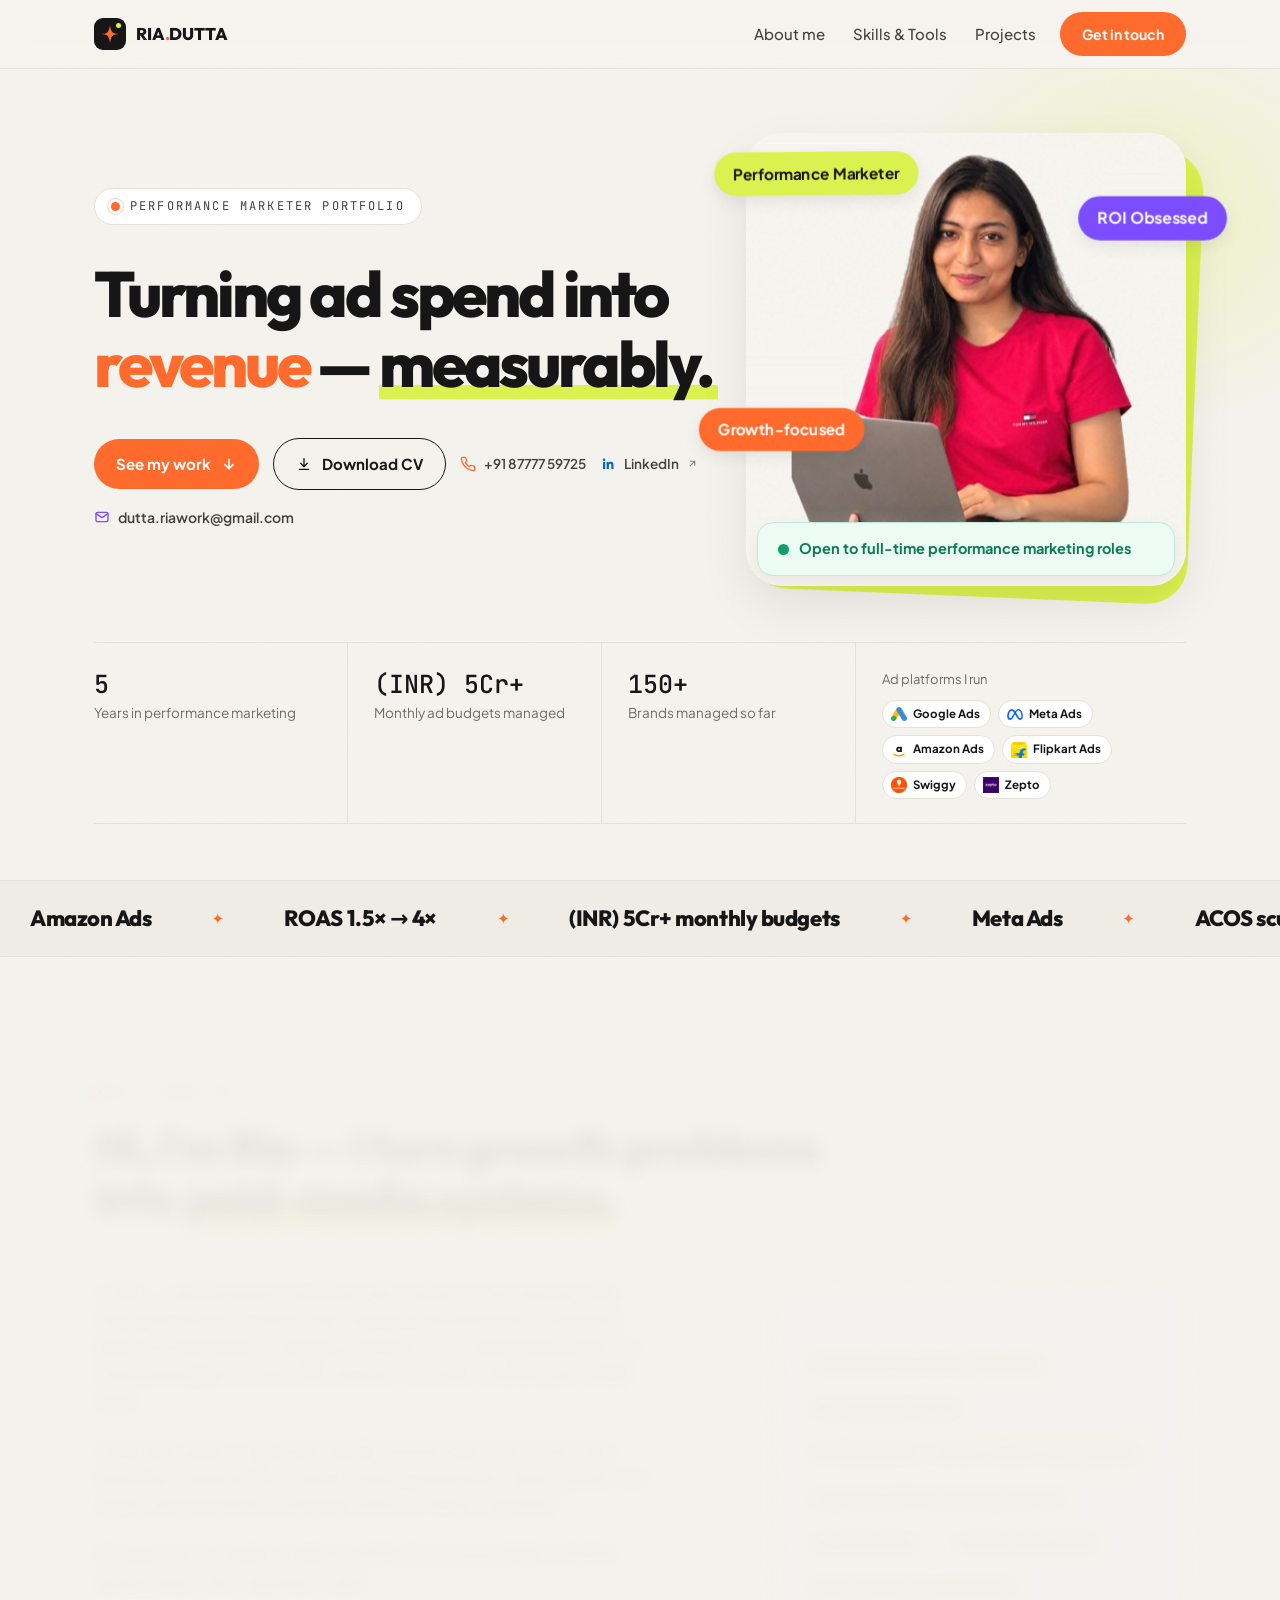
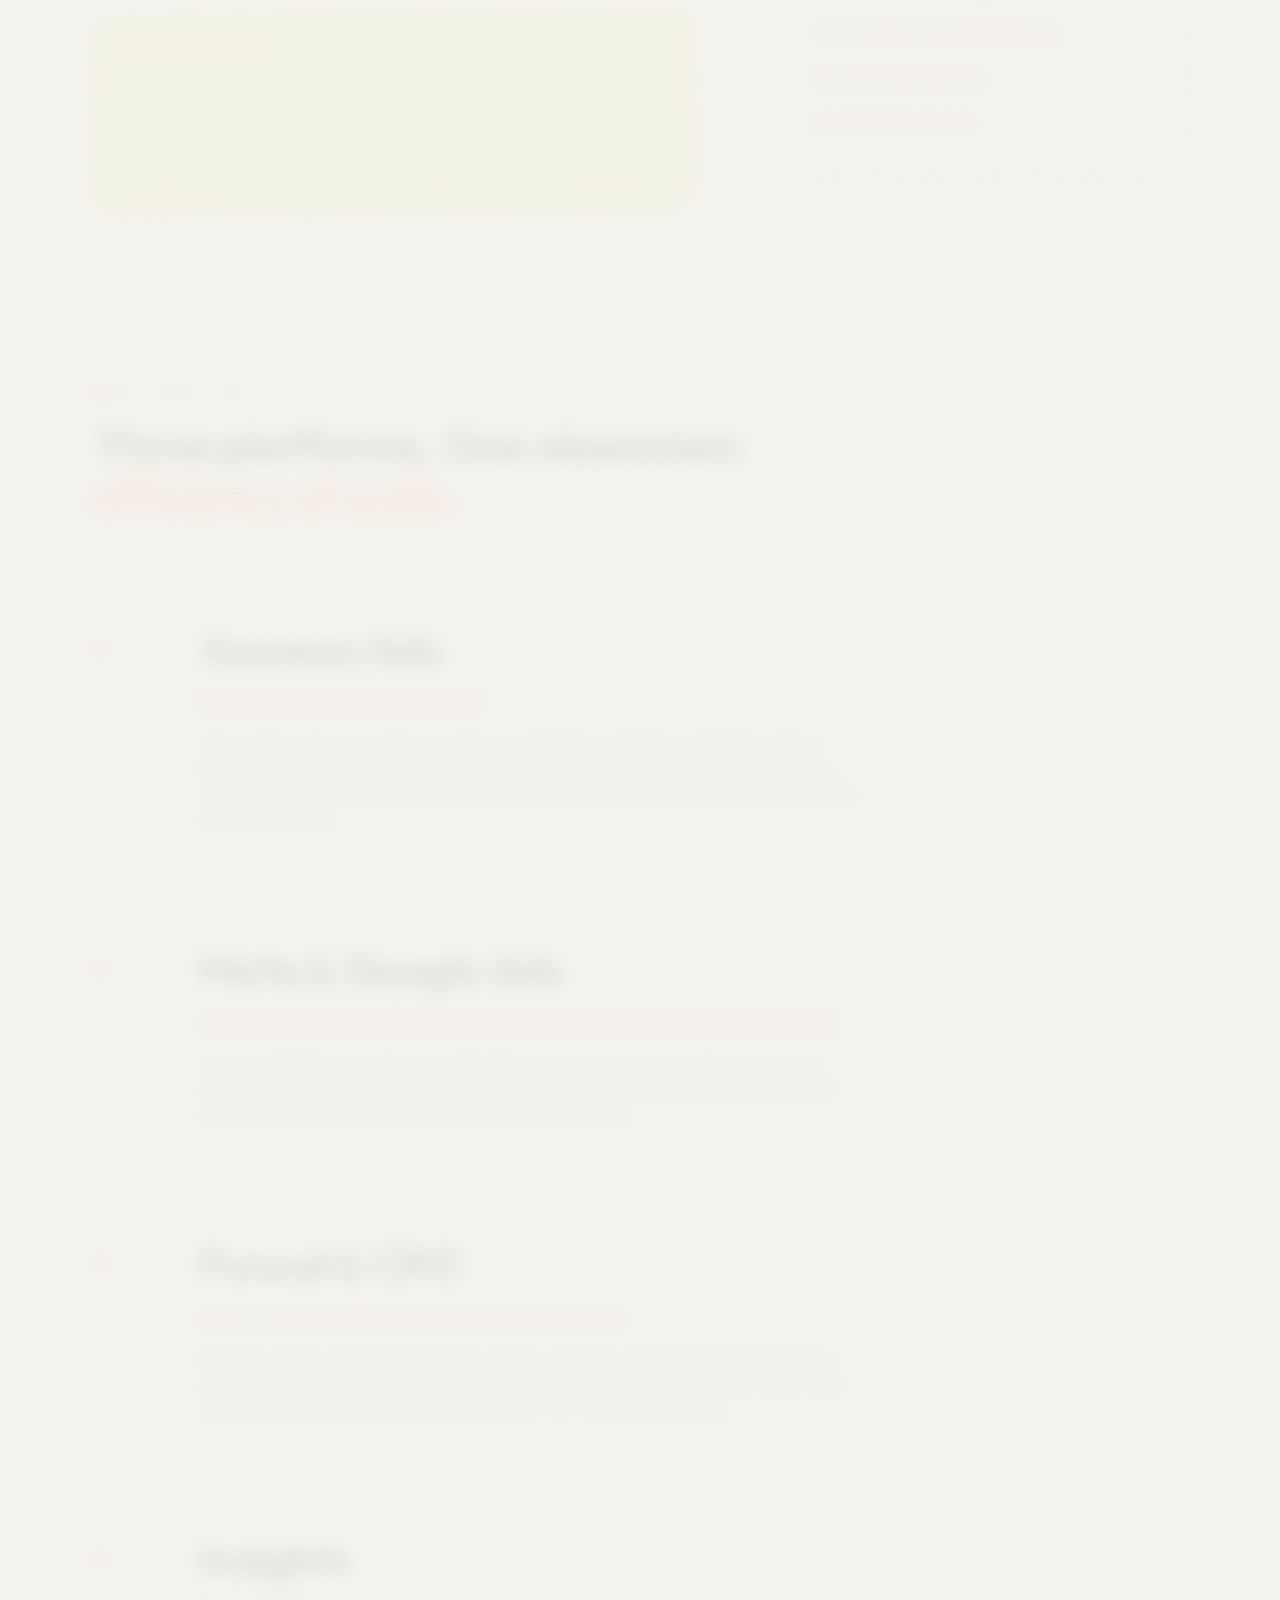
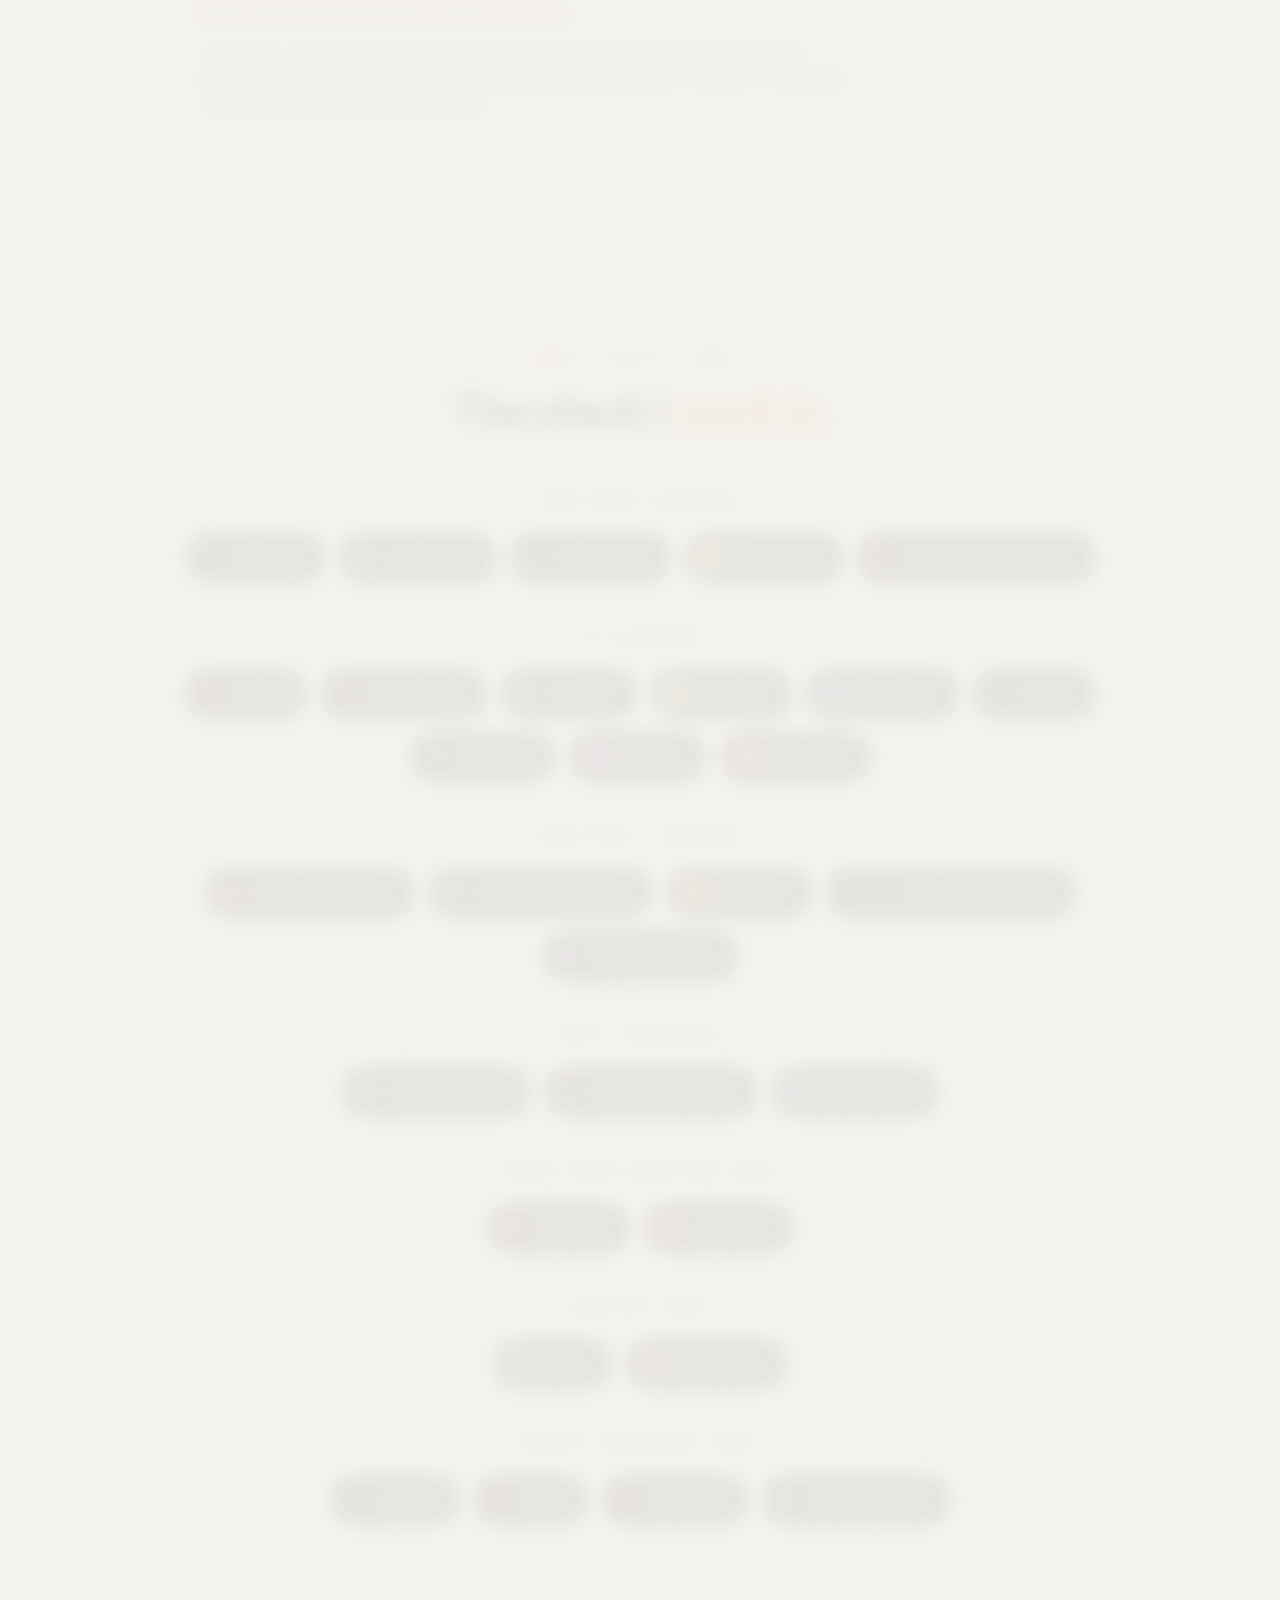
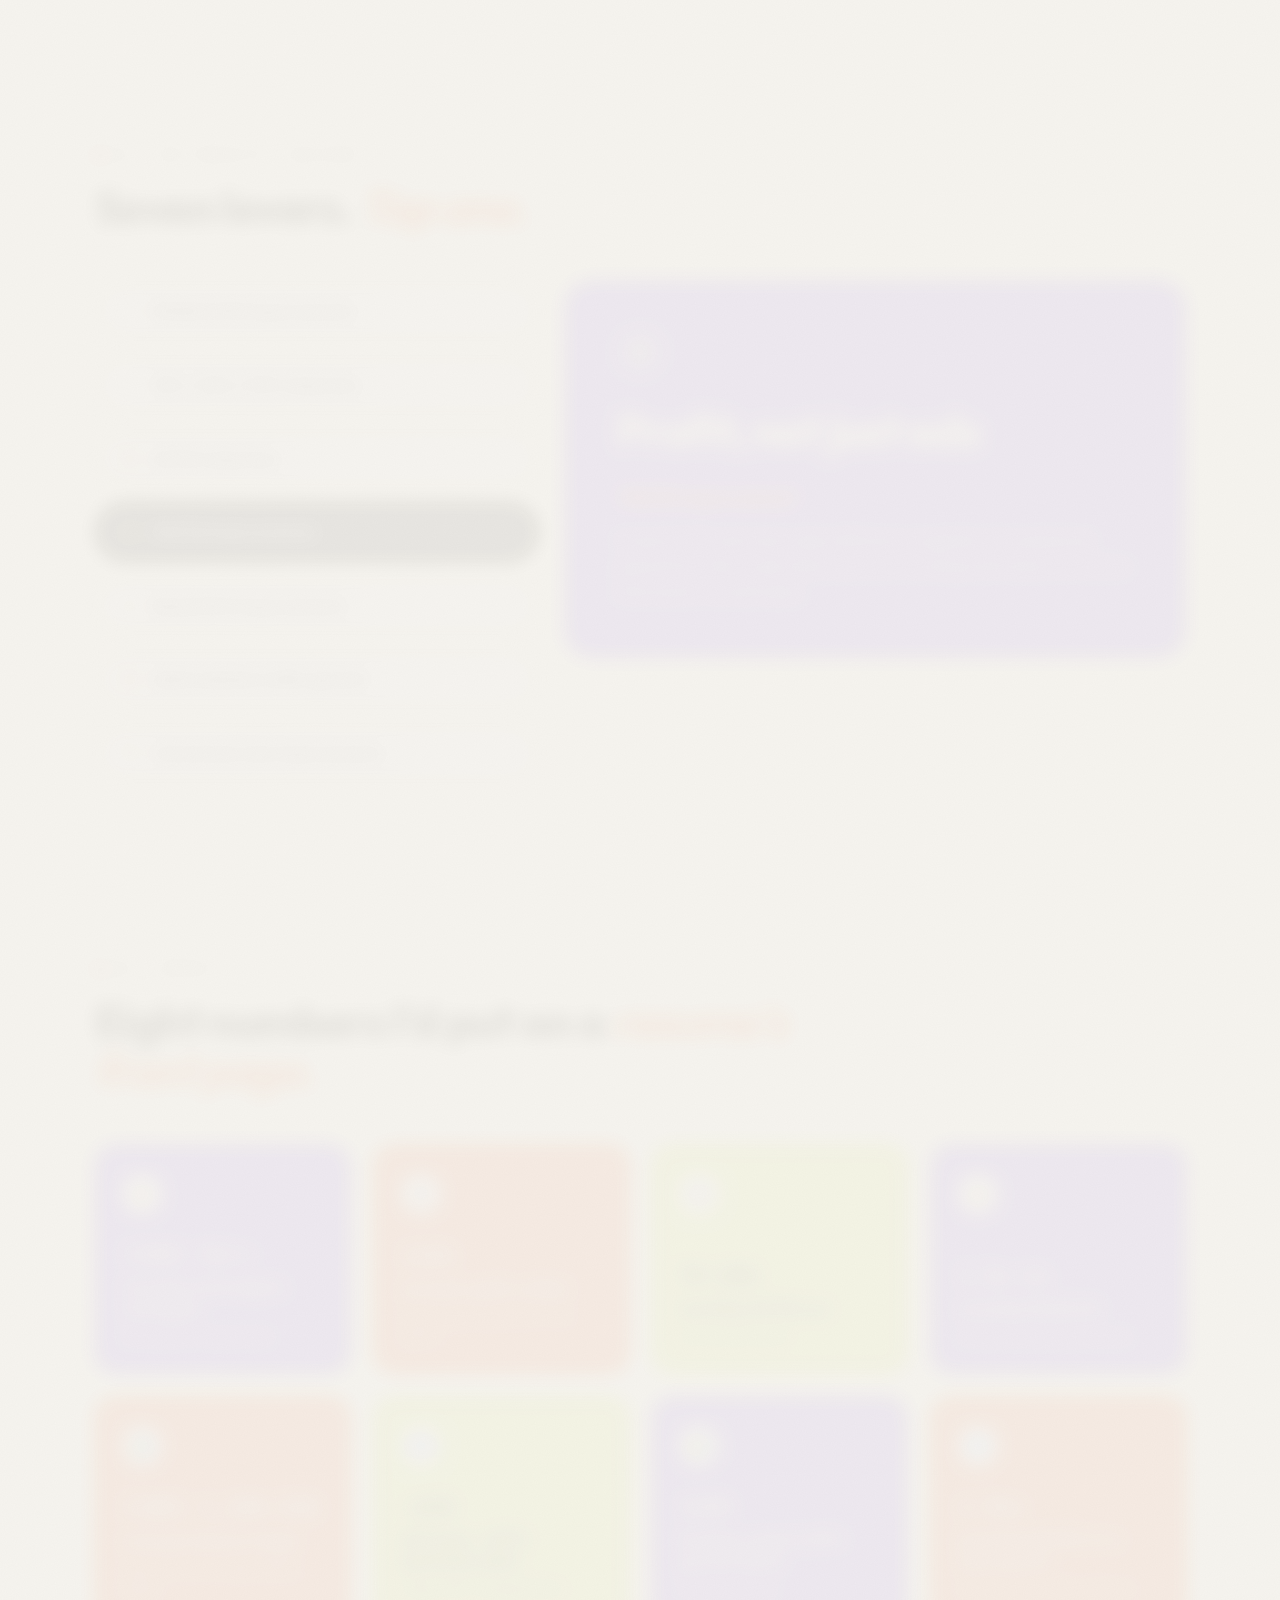
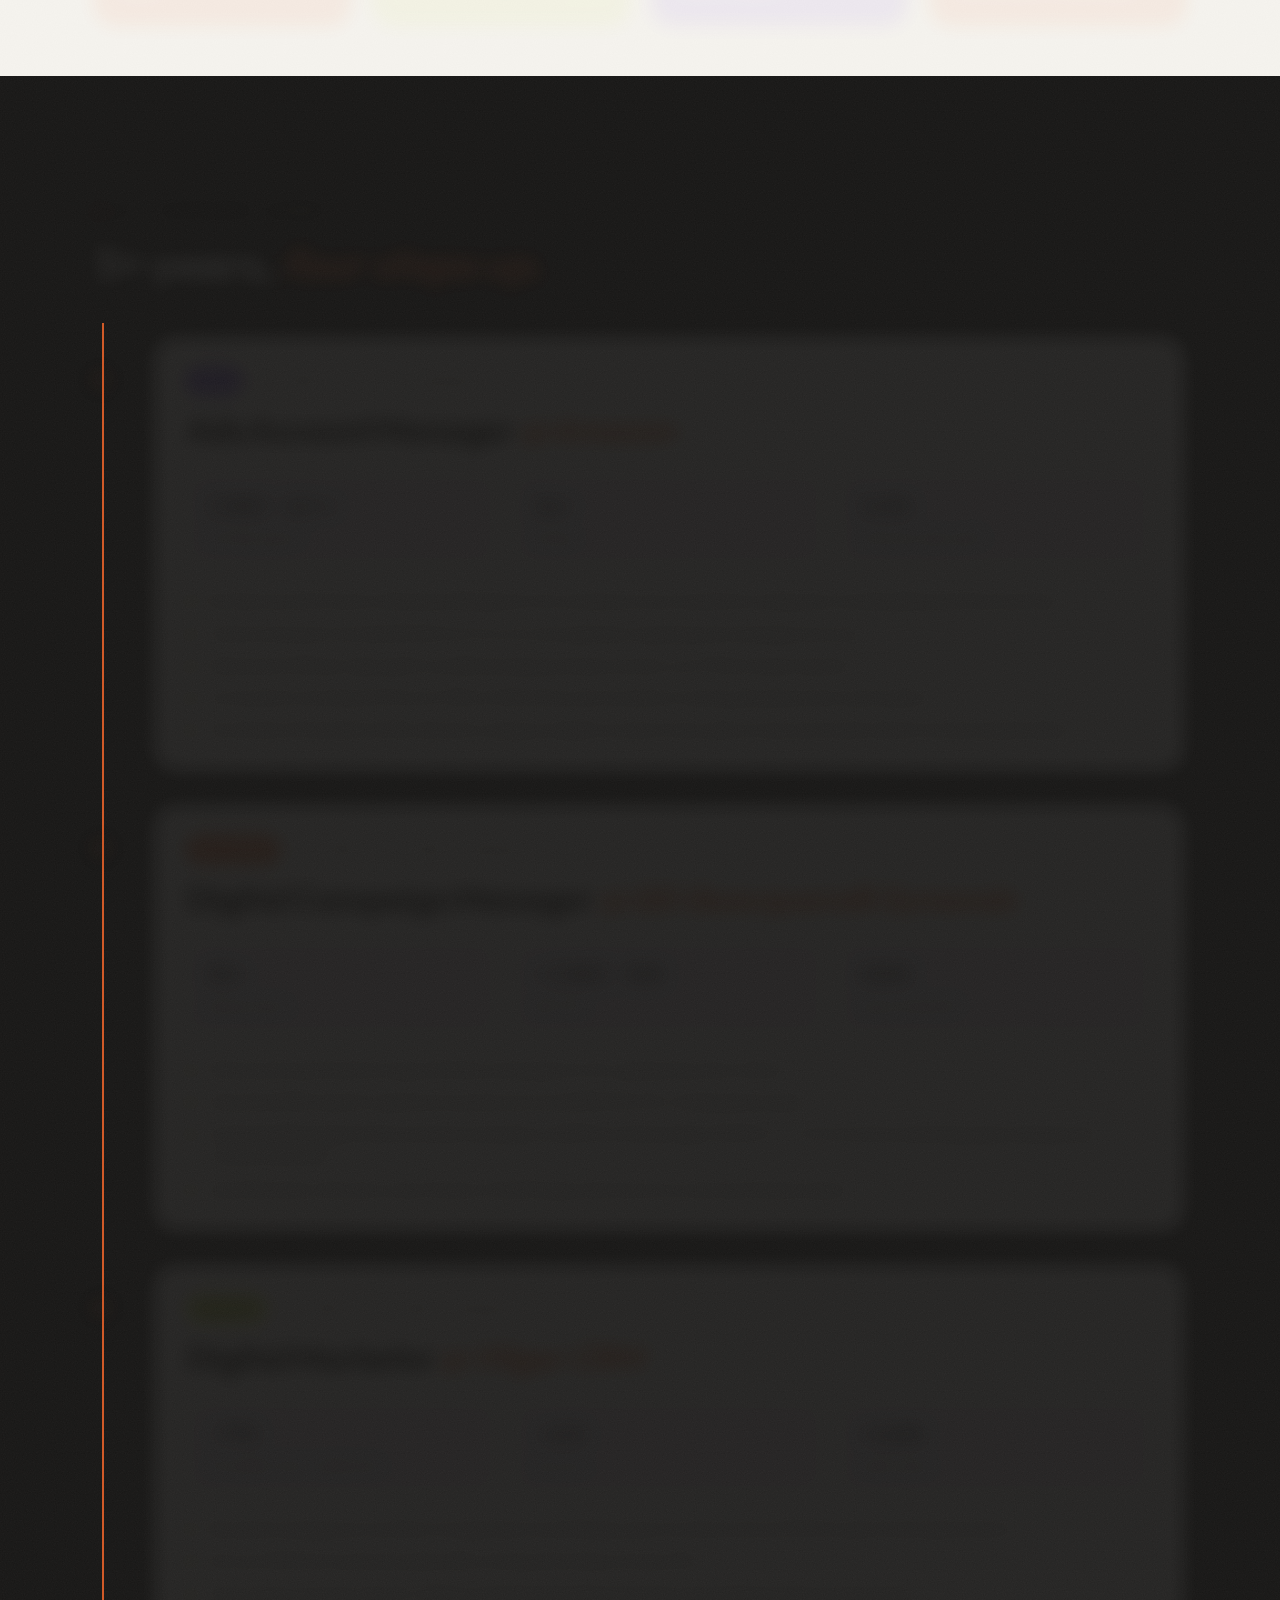
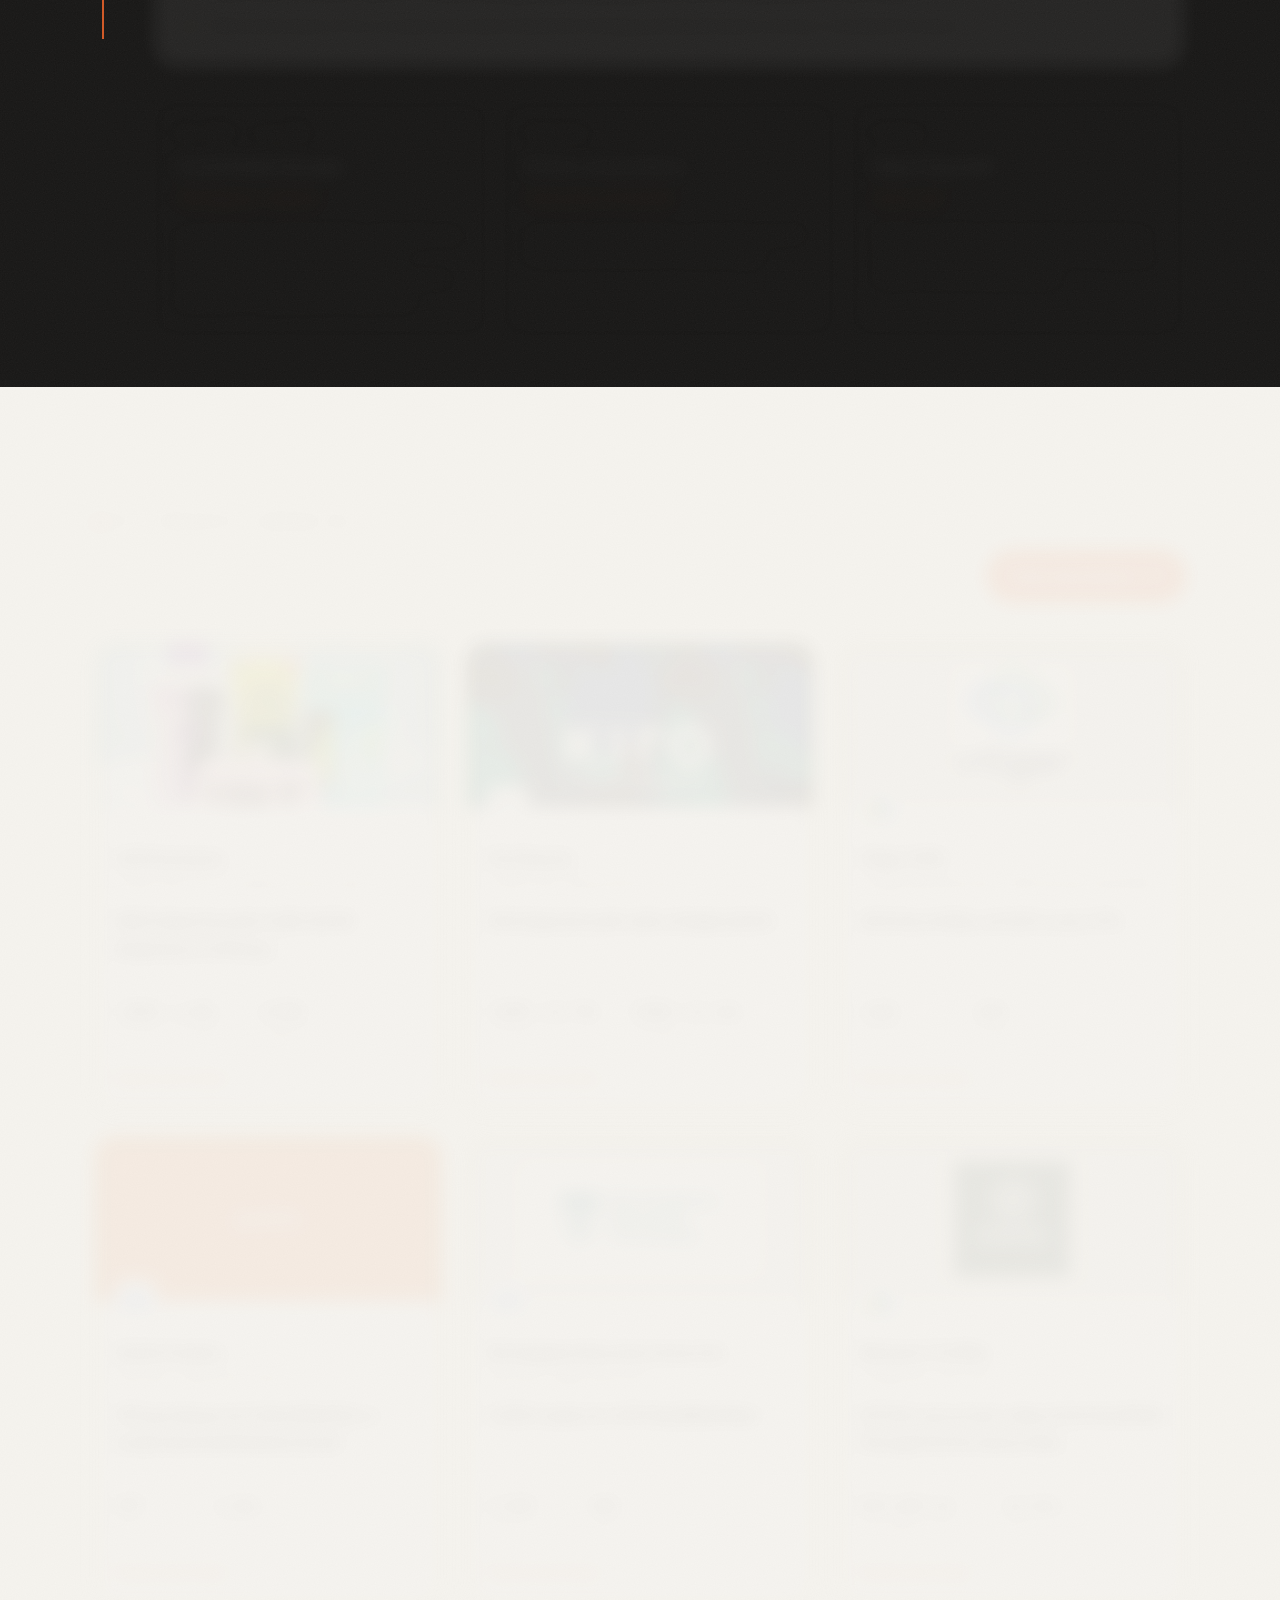
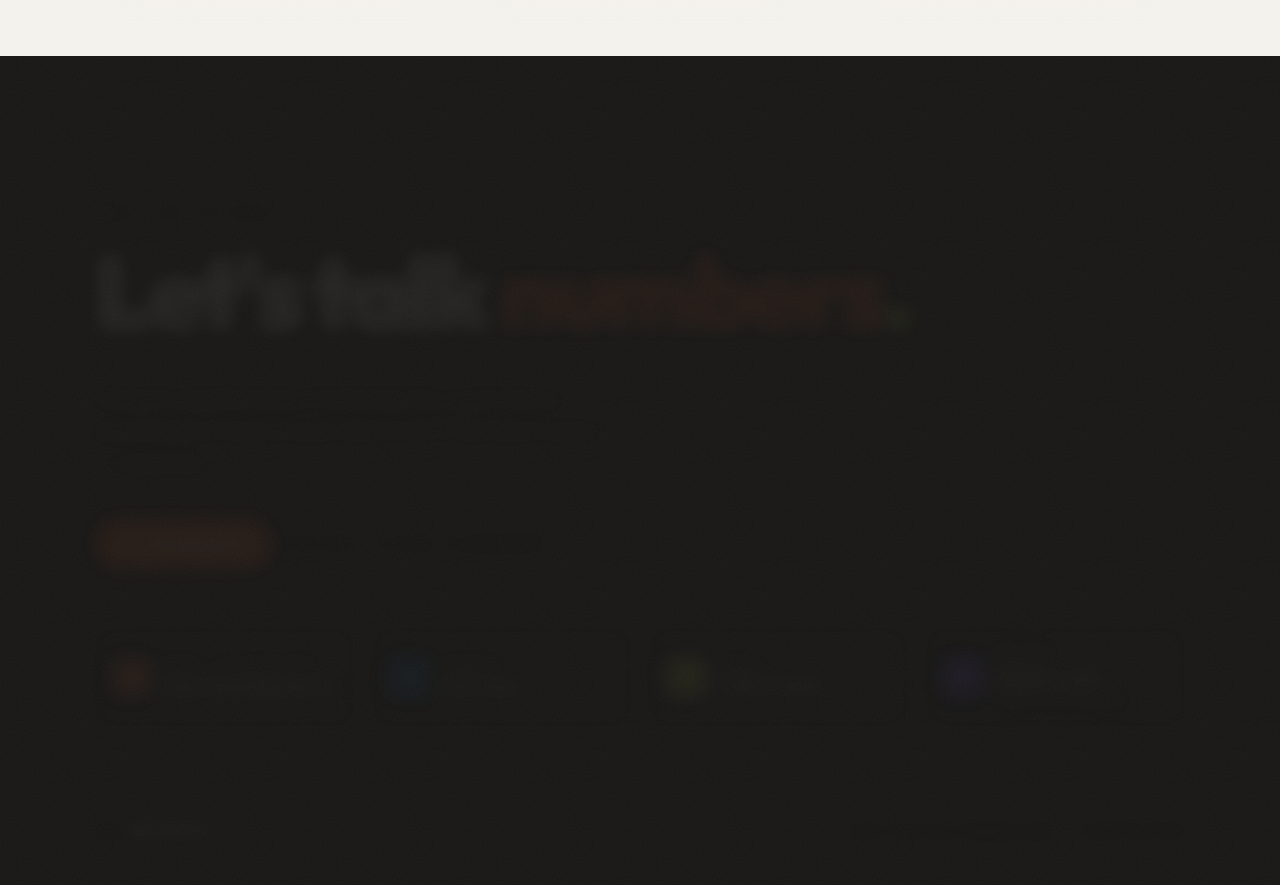
==== index.html @ 3f22adaa "Add files via upload" ====
<!DOCTYPE html>
<html lang="en">
<head>
<meta charset="utf-8">
<meta name="viewport" content="width=device-width,initial-scale=1">
<title>Ria Dutta | Performance Marketing Specialist</title>
<meta name="description" content="Ria Dutta is a performance marketer with 5 years across Amazon Ads, Google Ads and Meta Ads. Open to full-time performance marketing roles.">
<link rel="icon" href="assets/img/favicon.svg" type="image/svg+xml">
<link rel="stylesheet" href="css/style.css">
</head>
<body id="top">

<header class="nav"><div class="wrap">
  <a class="logo" href="#top"><span class="mark"><span id="mk"></span><i></i></span><span>RIA<span class="dot">.</span>DUTTA</span></a>
  <div class="nav-r">
    <ul>
      <li><a href="#about">About me</a></li><li><a href="#skills">Skills &amp; Tools</a></li><li><a href="projects.html">Projects</a></li>
    </ul>
    <a class="btn btn-o" href="#contact">Get in touch</a>
  </div>
</div></header>

<main>
<!-- HERO -->
<div class="hero"><div class="wrap">
  <div class="hero-grid">
    <div>
      <span class="chip-label">Performance Marketer Portfolio</span>
      <h1>Turning ad spend into <span class="o">revenue</span> &mdash; <span class="u">measurably.</span></h1>
      <div class="hero-cta">
        <a class="btn btn-o" href="#work">See my work <svg viewBox="0 0 24 24" fill="none" stroke="currentColor" stroke-width="2.4" stroke-linecap="round" stroke-linejoin="round"><path d="M12 5v14M6 13l6 6 6-6"/></svg></a>
        <a class="btn btn-line" href="assets/Ria_Dutta_CV.pdf" download="Ria_Dutta_CV.pdf"><svg viewBox="0 0 24 24" fill="none" stroke="currentColor" stroke-width="2" stroke-linecap="round" stroke-linejoin="round"><path d="M12 4v11M7 11l5 5 5-5M5 20h14"/></svg>Download CV</a>
        <a class="mini" href="tel:+918777759725"><svg viewBox="0 0 24 24" fill="none" stroke="#FF6B2C" stroke-width="2" stroke-linecap="round" stroke-linejoin="round"><path d="M22 16.9v3a2 2 0 01-2.200 2 19.800 19.800 0 01-8.600-3.100 19.500 19.500 0 01-6-6A19.800 19.800 0 012.100 4.200 2 2 0 014.100 2h3a2 2 0 012 1.700c.1 1 .4 1.900.7 2.800a2 2 0 01-.5 2.100L8.100 9.900a16 16 0 006 6l1.300-1.300a2 2 0 012.100-.4c.9.300 1.800.600 2.800.700a2 2 0 011.700 2z"/></svg>+91 87777 59725</a>
        <a class="mini" href="https://www.linkedin.com/in/ria-dutta/" target="_blank" rel="noopener"><svg viewBox="0 0 24 24"><rect x="2" y="2" width="20" height="20" rx="3" fill="none"/><path fill="#0A66C2" d="M4.500 9h3.300v10.500H4.500zM6.100 3.800a1.900 1.900 0 110 3.800 1.900 1.900 0 010-3.800zM9.800 9H13v1.500c.5-.9 1.600-1.700 3.300-1.700 3.400 0 4 2.200 4 5.100v5.600H17v-5c0-1.200 0-2.700-1.700-2.700s-1.900 1.300-1.900 2.600v5.100H10z"/></svg>LinkedIn <svg class="ext" viewBox="0 0 24 24" fill="none" stroke="currentColor" stroke-width="2.400" stroke-linecap="round" stroke-linejoin="round"><path d="M7 17L17 7M8 7h9v9"/></svg></a>
      </div>
      <a class="hero-mail" href="mailto:dutta.riawork@gmail.com"><svg viewBox="0 0 24 24" fill="none" stroke="currentColor" stroke-width="2" stroke-linecap="round" stroke-linejoin="round"><rect x="3" y="5" width="18" height="14" rx="2"/><path d="M3 7l9 6 9-6"/></svg>dutta.riawork@gmail.com</a>
    </div>
    <div class="photo-wrap">
      <div class="frame"></div>
      <div class="photo"><img src="assets/img/ria.jpg" alt="Ria Dutta with her laptop"><div class="status">Open to full-time performance marketing roles</div></div>
      <span class="tag t1">Performance Marketer</span>
      <span class="tag t2">ROI Obsessed</span>
      <span class="tag t3">Growth-focused</span>
    </div>
  </div>

  <div class="stats">
    <div class="stat"><b>5</b><span>Years in performance marketing</span></div>
    <div class="stat"><b>(INR) 5Cr+</b><span>Monthly ad budgets managed</span></div>
    <div class="stat"><b>150+</b><span>Brands managed so far</span></div>
    <div class="stat"><div class="plat-h">Ad platforms I run</div><div class="plat" id="platforms"></div></div>
  </div>
</div>
<div class="ticker" aria-hidden="true"><div class="ticker-track" id="ticker"></div></div>
</div>

<!-- 01 ABOUT -->
<section id="about"><div class="wrap">
  <div class="eyebrow">01 &mdash; About me</div>
  <h2 class="about-h">Hi, I'm Ria &mdash; I turn growth problems into <span class="hl">paid-media systems.</span></h2>
  <div class="about-grid">
    <div class="about-copy">
      <p>I'm Ria &mdash; a performance marketer with 5 years across Amazon Ads, Google Ads and Meta Ads, plus marketplace and quick-commerce platforms like Flipkart, Swiggy and Myntra. I've managed (INR) 5Cr+ in monthly budgets across 150+ brands, from D2C challengers to B2B SaaS.</p>
      <p>Three-plus years in agencies taught me the other half of the craft &mdash; branding, social media, content strategy and client management. So I read a campaign like a strategist and run it like an operator.</p>
      <p>My approach is simple: understand the business problem, find the growth lever, test, optimise, scale.</p>
      <div class="headed"><h4>Where I'm headed</h4><p>I'm looking for Performance Marketing, Growth Marketing, Paid Acquisition, Ecommerce, Marketplace, Quick Commerce, D2C and B2B SaaS roles &mdash; where marketing is measured by business outcomes, not just clicks and impressions.</p></div>
    </div>
    <aside class="card spec"><h4>What I specialise in</h4><div>
      <span>Paid Media &amp; Performance Marketing</span><span>Google Ads &amp; Meta Ads</span><span>Marketplace Ads &mdash; Amazon, Flipkart, Swiggy, Myntra</span><span>Ecommerce &amp; Quick Commerce Growth</span><span>Lead Generation</span><span>SaaS / B2B Acquisition</span><span>ROAS, ACOS &amp; CPL Optimization</span><span>Full-Funnel Strategy, CRO &amp; A/B Testing</span><span>Budget Allocation &amp; Scaling</span><span>Social Media Management</span>
    </div></aside>
  </div>
</div></section>

<!-- 02 WHAT I DO -->
<section id="what"><div class="wrap">
  <div class="eyebrow">02 &mdash; What I do</div>
  <h2 class="sec wid-h">Three platforms. One obsession:<br><span class="it" style="font-style:normal">efficiency at scale.</span></h2>
  <div class="row"><div class="n">01</div><div><h3>Amazon Ads</h3><div class="sub">D2C/Ecommerce Brands growth</div><p>This is where I spend my days. I run Sponsored Products, Brands and Display for 26+ brands, from launch-stage keyword harvesting to event-scale spend. I start by fixing wasted spend, then scale what is proven, and I read every account through ACOS, ROAS and share of voice.</p></div></div>
  <div class="row"><div class="n">02</div><div><h3>Meta &amp; Google Ads</h3><div class="sub">Lead Generation for B2B; Conversion Ads for B2C; Awareness Campaigns</div><p>I have built B2B lead engines for SaaS, B2C enquiry flows for universities and resorts, and purchase campaigns for new D2C brands. I match the campaign to the goal, then judge it on lead quality and revenue, not just cost per lead.</p></div></div>
  <div class="row"><div class="n">03</div><div><h3>Funnel &amp; CRO</h3><div class="sub">Landing pages, A/B tests and intent-led journeys</div><p>Ads only work as well as the page they land on. At Vtiger and QS I redesigned landing page flows, tested creatives and CTAs, and refined audience intent layers, which lifted conversion 15-25% and moved ROAS from 0.7 to 1.3 on one campaign.</p></div></div>
  <div class="row"><div class="n">04</div><div><h3>Insights</h3><div class="sub">Reporting that tells people what to do next</div><p>I turn GA4, Looker Studio, HubSpot and Amazon Pi data into plain-English reviews. Stakeholders get what moved, why it moved and the next action, whether it is a weekly client call or a brand review at Amazon.</p></div></div>
</div></section>

<!-- 03 SKILLS -->
<section id="skills" class="skills"><div class="wrap">
  <div class="eyebrow">03 &mdash; Skills &amp; Tools</div>
  <h2 class="sec">The stack I <span class="it">work in.</span></h2>
  <div id="toolgroups"></div>
</div></section>

<!-- 04 RESULTS -->
<section id="results"><div class="wrap">
  <div class="eyebrow">04 &mdash; Key results I deliver</div>
  <h2 class="sec">Seven levers. <span class="it">Tap one.</span></h2>
  <div class="lev">
    <div class="lev-list" id="levlist" role="tablist"></div>
    <div class="lev-panel" id="levpanel" aria-live="polite"></div>
  </div>
</div></section>

<!-- 05 IMPACT -->
<section id="impact"><div class="wrap">
  <div class="eyebrow">05 &mdash; Impact</div>
  <h2 class="sec" style="max-width:760px">Eight numbers I'd put on a <span class="it">resume's front page.</span></h2>
  <div class="imp" id="imp"></div>
</div></section>

<!-- 06 JOURNEY -->
<section id="journey" class="dark"><div class="wrap">
  <div class="eyebrow">06 &mdash; Experience journey</div>
  <h2 class="sec">5+ years, <span class="it">four steps up.</span></h2>
  <div class="tl">
    <article class="job"><div class="top"><span class="pill pu">Now</span><span class="when">Sep 2025 &ndash; Present &middot; Bangalore</span></div>
      <h3>Ads Account Manager <i>@ Amazon</i></h3>
      <div class="mini3"><div><b>(INR) 4Cr+</b><span>monthly spend</span></div><div><b>26+</b><span>brands</span></div><div><b>115%</b><span>event ad-sales uplift</span></div></div>
      <ul><li>Run Sponsored Products, Brands and Display for 26+ brands across competitive categories, including Beauty &amp; Personal Care.</li><li>Lifted one brand's monthly ROAS from 1.5&times; to 4&times; through bids, targeting and campaign structure.</li><li>Delivered a 115% ad-sales uplift over BAU during key Amazon events, on a 77% increase in spend.</li><li>Cut a brand's monthly ACOS from 70% to 20% with proactive defect tracking and placement optimisation.</li><li>Turn Amazon Pi and Ads CoPilot data into category insights on search rank, glance views and market share for brand stakeholders.</li></ul></article>
    <article class="job"><div class="top"><span class="pill or">Education</span><span class="when">Jan 2025 &ndash; Jul 2025 &middot; Bangalore</span></div>
      <h3>Digital Campaign Manager <i>@ QS Quacquarelli Symonds</i></h3>
      <div class="mini3"><div><b>20+</b><span>global clients</span></div><div><b>~(INR) 200</b><span>B2C CPL</span></div><div><b>200%</b><span>avg monthly ROI</span></div></div>
      <ul><li>Planned and optimised Google and Meta campaigns for 20+ global education clients.</li><li>Generated B2C leads for global universities at around (INR) 200 CPL, holding lead quality.</li><li>Scaled the Birmingham Newman lead campaign on a $10K monthly budget: ROAS 0.7 &rarr; 1.3 in 4 months via landing page redesign and creative A/B tests.</li><li>Used Meta Ads, GA4 and Looker Studio to find KPI gaps and write structured optimisation plans.</li></ul></article>
    <article class="job"><div class="top"><span class="pill li">SaaS B2B</span><span class="when">Feb 2023 &ndash; Jan 2025 &middot; Bangalore</span></div>
      <h3>Digital Marketer <i>@ Vtiger CRM</i></h3>
      <div class="mini3"><div><b>-79%</b><span>CPL ((INR) 1,200 &rarr; (INR) 250)</span></div><div><b>-61%</b><span>ad costs</span></div><div><b>+160%</b><span>traffic QoQ</span></div></div>
      <ul><li>Ran paid campaigns across Meta, Google Search and Display; grew monthly revenue 20% through funnel segmentation.</li><li>Drove a 30% rise in quarterly sales while cutting advertising costs by 61%.</li><li>Improved conversion rates 15-25% by redesigning landing page flows and refining audience intent layers.</li><li>Mentored a team of four on execution and worked with strategy and brand teams on lower-funnel performance.</li></ul></article>
    <div class="more">
      <div><small>Mar 2022 &ndash; Jan 2023</small><h5>Social Media Manager</h5><em>361 Degrees &middot; Kolkata</em><p>Launched and optimised 50+ campaigns (up to (INR) 1L/month) and wrote 40+ ad strategies for pitches across fashion, food, education, hospitality and healthcare.</p></div>
      <div><small>Education</small><h5>B.Com, Accountancy</h5><em>University of Calcutta</em><p>A commerce foundation: I read ad accounts the way an accountant reads a ledger.</p></div>
      <div><small>Ongoing</small><h5>Reporting habit</h5><em>Every role</em><p>Weekly, monthly and quarterly performance reviews with clear next actions, from agency clients to brand stakeholders.</p></div>
    </div>
  </div>
</div></section>

<!-- 07 WORK -->
<section id="work"><div class="wrap">
  <div class="eyebrow">07 &mdash; Projects I worked on</div>
  <div class="head-row"><h2 class="sec">13 campaigns, <span class="it">real dashboards.</span></h2>
    <a class="btn btn-o" href="projects.html">View all projects <svg viewBox="0 0 24 24" fill="none" stroke="currentColor" stroke-width="2.400" stroke-linecap="round" stroke-linejoin="round"><path d="M7 17L17 7M8 7h9v9"/></svg></a></div>
  <div class="grid3" id="home-cards"></div>
</div></section>

<!-- 08 CONTACT -->
<section id="contact" class="dark contact"><div class="wrap">
  <div class="eyebrow lime">08 &mdash; Get in touch</div>
  <h2>Let's talk <span class="o">numbers</span><span class="l">.</span></h2>
  <p class="lead">Hiring for a performance marketing role, or just want a second pair of eyes on your ad account? My inbox is open &mdash; I reply fast.</p>
  <div class="cv-row"><a class="btn btn-o" href="assets/Ria_Dutta_CV.pdf" download="Ria_Dutta_CV.pdf"><svg viewBox="0 0 24 24" fill="none" stroke="currentColor" stroke-width="2" stroke-linecap="round" stroke-linejoin="round"><path d="M12 4v11M7 11l5 5 5-5M5 20h14"/></svg>Download CV</a><small>One click &mdash; no forms, no gatekeeping</small></div>
  <div class="cgrid">
    <button class="cc" id="copymail" type="button"><i style="background:#FF6B2C"><svg viewBox="0 0 24 24" fill="none" stroke="#fff" stroke-width="2" stroke-linecap="round" stroke-linejoin="round"><rect x="9" y="9" width="11" height="11" rx="2"/><path d="M5 15V5a1 1 0 011-1h10"/></svg></i><span><small id="mailsm">Email &mdash; click to copy</small><b>dutta.riawork@gmail.com</b></span></button>
    <a class="cc" href="https://www.linkedin.com/in/ria-dutta/" target="_blank" rel="noopener"><i style="background:#0A66C2"><svg viewBox="0 0 24 24" fill="#fff"><path d="M4.500 9h3.300v10.500H4.500zM6.100 3.800a1.900 1.900 0 110 3.800 1.900 1.900 0 010-3.800zM9.800 9H13v1.500c.5-.9 1.600-1.700 3.300-1.700 3.400 0 4 2.200 4 5.100v5.600H17v-5c0-1.200 0-2.700-1.700-2.700s-1.900 1.300-1.900 2.600v5.100H10z"/></svg></i><span><small>LinkedIn</small><b>in/ria-dutta</b></span></a>
    <a class="cc" href="tel:+918777759725"><i style="background:#D9F24F"><svg viewBox="0 0 24 24" fill="none" stroke="#1d2204" stroke-width="2" stroke-linecap="round" stroke-linejoin="round"><path d="M22 16.9v3a2 2 0 01-2.200 2 19.800 19.800 0 01-8.600-3.100 19.500 19.500 0 01-6-6A19.800 19.800 0 012.100 4.200 2 2 0 014.100 2h3a2 2 0 012 1.700c.1 1 .4 1.900.7 2.800a2 2 0 01-.5 2.100L8.100 9.900a16 16 0 006 6l1.300-1.300a2 2 0 012.100-.4c.9.300 1.800.600 2.800.700a2 2 0 011.700 2z"/></svg></i><span><small>Phone</small><b>+91 87777 59725</b></span></a>
    <div class="cc"><i style="background:#7B4DFF"><svg viewBox="0 0 24 24" fill="none" stroke="#fff" stroke-width="2" stroke-linecap="round" stroke-linejoin="round"><path d="M12 21s7-5.600 7-11a7 7 0 10-14 0c0 5.400 7 11 7 11z"/><circle cx="12" cy="10" r="2.500"/></svg></i><span><small>Based in</small><b>Bangalore, India</b><em>Open to full-time roles</em></span></div>
  </div>
  <footer class="ft"><a class="logo" href="#top"><span class="mark"><span id="mk2"></span></span><span>RIA<span class="dot">.</span>DUTTA</span></a><small>Built from real campaign data &middot; &copy; 2026 Ria Dutta</small></footer>
</div></section>
</main>

<script src="js/data.js"></script>
<script src="js/common.js"></script>
<script src="js/home.js"></script>
<script src="js/fx.js"></script>
</body>
</html>
---- css/style.css ----
/* ===== Fonts (bundled locally) ===== */
@font-face{font-family:"Outfit";font-weight:700;font-display:swap;src:url(../assets/fonts/outfit-latin-700-normal.woff2) format("woff2")}
@font-face{font-family:"Outfit";font-weight:800;font-display:swap;src:url(../assets/fonts/outfit-latin-800-normal.woff2) format("woff2")}
@font-face{font-family:"Outfit";font-weight:900;font-display:swap;src:url(../assets/fonts/outfit-latin-900-normal.woff2) format("woff2")}
@font-face{font-family:"Plus Jakarta Sans";font-weight:400;font-display:swap;src:url(../assets/fonts/plus-jakarta-sans-latin-400-normal.woff2) format("woff2")}
@font-face{font-family:"Plus Jakarta Sans";font-weight:500;font-display:swap;src:url(../assets/fonts/plus-jakarta-sans-latin-500-normal.woff2) format("woff2")}
@font-face{font-family:"Plus Jakarta Sans";font-weight:600;font-display:swap;src:url(../assets/fonts/plus-jakarta-sans-latin-600-normal.woff2) format("woff2")}
@font-face{font-family:"Plus Jakarta Sans";font-weight:700;font-display:swap;src:url(../assets/fonts/plus-jakarta-sans-latin-700-normal.woff2) format("woff2")}
@font-face{font-family:"Plus Jakarta Sans";font-weight:400;font-style:italic;font-display:swap;src:url(../assets/fonts/plus-jakarta-sans-latin-400-italic.woff2) format("woff2")}
@font-face{font-family:"JetBrains Mono";font-weight:400;font-display:swap;src:url(../assets/fonts/jetbrains-mono-latin-400-normal.woff2) format("woff2")}
@font-face{font-family:"JetBrains Mono";font-weight:500;font-display:swap;src:url(../assets/fonts/jetbrains-mono-latin-500-normal.woff2) format("woff2")}
@font-face{font-family:"JetBrains Mono";font-weight:600;font-display:swap;src:url(../assets/fonts/jetbrains-mono-latin-600-normal.woff2) format("woff2")}

/* ===== Tokens ===== */
:root{
  --bg:#F6F4EF; --bg2:#EFECE5; --ink:#161616; --orange:#FF6B2C; --lime:#D9F24F; --purple:#7B4DFF;
  --lav:#F1EDFD; --grey:#6D6B66; --line:#E4E1D8; --white:#fff; --green:#0E9F6E;
  --display:"Outfit","Plus Jakarta Sans",system-ui,sans-serif;
  --body:"Plus Jakarta Sans",system-ui,sans-serif;
  --mono:"JetBrains Mono",ui-monospace,monospace;
  --wrap:1140px;
}
*{box-sizing:border-box;margin:0;padding:0}
html{scroll-behavior:smooth;scroll-padding-top:80px}
html{background:var(--bg)}
body{font-family:var(--body);color:var(--ink);background:var(--bg);line-height:1.6;-webkit-font-smoothing:antialiased;overflow-x:hidden;
  background-image:url("data:image/svg+xml;utf8,<svg xmlns='http://www.w3.org/2000/svg' width='160' height='160'><filter id='n'><feTurbulence type='fractalNoise' baseFrequency='.9' numOctaves='2' stitchTiles='stitch'/><feColorMatrix values='0 0 0 0 0  0 0 0 0 0  0 0 0 0 0  0 0 0 .016 0'/></filter><rect width='100%' height='100%' filter='url(%23n)'/></svg>")}
img{max-width:100%;display:block}
a{color:inherit;text-decoration:none}
button{font:inherit;cursor:pointer;border:0;background:none;color:inherit}
:focus-visible{outline:3px solid var(--purple);outline-offset:3px;border-radius:8px}
.wrap{max-width:var(--wrap);margin:0 auto;padding:0 24px}
.mono{font-family:var(--mono)}
.it{font-style:italic;color:var(--orange);font-weight:700}
.hl{background:linear-gradient(transparent 62%,var(--lime) 62%);padding:0 2px}

h1,h2,h3{font-family:var(--display);font-weight:800;letter-spacing:-.035em;line-height:1.08}
h2.sec{font-size:clamp(32px,3.6vw,46px);margin-bottom:48px}
.eyebrow{font-family:var(--mono);font-size:12px;letter-spacing:.2em;text-transform:uppercase;color:#7a7870;display:flex;align-items:center;gap:10px;margin-bottom:18px}
.eyebrow::before{content:"";width:9px;height:9px;border-radius:50%;background:var(--orange);flex:none}
.eyebrow.lime::before{background:var(--lime)}
section{padding:88px 0}

/* ===== Buttons ===== */
.btn{display:inline-flex;align-items:center;gap:10px;padding:14px 26px;border-radius:999px;font-weight:700;font-size:15px;transition:transform .15s,box-shadow .15s}
.btn:hover{transform:translateY(-2px)}
.btn-o{background:var(--orange);color:#fff}
.btn-o:hover{box-shadow:0 10px 24px rgba(255,107,44,.35)}
.btn-line{background:transparent;border:1.5px solid var(--ink);color:var(--ink)}
.btn svg{width:16px;height:16px}

/* ===== Nav ===== */
.nav{position:sticky;top:0;z-index:50;background:rgba(246,244,239,.86);backdrop-filter:blur(14px);border-bottom:1px solid var(--line)}
.nav .wrap{display:flex;align-items:center;justify-content:space-between;height:68px}
.logo{display:flex;align-items:center;gap:10px;white-space:nowrap;font-family:var(--display);font-weight:800;font-size:17px;letter-spacing:-.01em}
.logo .mark{width:32px;height:32px;border-radius:9px;background:var(--ink);display:grid;place-items:center;position:relative}
.logo .mark svg{width:20px;height:20px}
.logo .mark i{position:absolute;top:5px;right:5px;width:5px;height:5px;border-radius:50%;background:var(--lime)}
.logo .dot{color:var(--orange)}
.nav ul{display:flex;align-items:center;gap:28px;list-style:none;font-size:15px;font-weight:500;color:#44423d}
.nav ul a:hover{color:var(--orange)}
.nav .btn{padding:11px 22px;font-size:14px}
.nav .back{display:inline-flex;gap:8px;align-items:center;font-size:15px;font-weight:500;color:#44423d}
.nav-r{display:flex;align-items:center;gap:24px}

/* ===== Hero ===== */
.hero{padding:64px 0 0;position:relative;overflow:hidden}
.hero::after{content:"";position:absolute;right:-120px;top:-60px;width:520px;height:420px;background:radial-gradient(closest-side,rgba(217,242,79,.28),transparent);z-index:0}
.hero-grid{display:grid;grid-template-columns:minmax(0,1fr) 440px;gap:24px;align-items:center;position:relative;z-index:1}
.chip-label{display:inline-flex;align-items:center;gap:10px;background:#fff;border:1px solid var(--line);border-radius:999px;padding:8px 16px;font-family:var(--mono);font-size:12px;letter-spacing:.18em;text-transform:uppercase;color:#44423d;margin-bottom:34px}
.chip-label::before{content:"";width:9px;height:9px;border-radius:50%;background:var(--orange);box-shadow:0 0 0 3px #fff,0 0 0 4px #f3d3c4}
.hero h1{font-size:clamp(44px,5vw,76px);line-height:1.1;letter-spacing:-.05em;font-weight:800;margin-bottom:38px}
.hero h1 .o{color:var(--orange)}
.hero h1 .u{background:linear-gradient(transparent 80%,var(--lime) 80%);display:inline-block;padding-right:6px;margin-right:-6px}
.hero-cta{display:flex;flex-wrap:wrap;align-items:center;gap:14px 14px}
.hero-cta .btn{padding:13px 22px}
.hero-cta .mini{display:inline-flex;align-items:center;gap:8px;font-size:13.5px;font-weight:600;color:#44423d}
.hero-cta .mini svg{width:16px;height:16px}
.hero-cta .mini .ext{width:11px;height:11px;opacity:.6}
.hero-mail{margin-top:16px;display:inline-flex;align-items:center;gap:8px;font-size:14px;font-weight:600;color:#44423d}
.hero-mail svg{width:16px;height:16px;color:var(--purple)}
.photo-wrap{position:relative;width:min(100%,470px);aspect-ratio:1/1.03;margin-left:auto}
.photo-wrap .frame{position:absolute;inset:0;border-radius:40px;background:var(--lime);transform:rotate(2.4deg) translate(calc(10px + var(--px,0)*-16px),calc(10px + var(--py,0)*-16px))}
.photo{position:absolute;inset:0;border-radius:36px;overflow:hidden;background:#f2f2ee;box-shadow:0 20px 50px rgba(0,0,0,.08)}
.photo img{width:100%;height:100%;object-fit:cover;transform:translate(calc(var(--px,0)*-14px),calc(var(--py,0)*-10px)) scale(1.07)}
.photo .status{position:absolute;left:2.4%;right:2.4%;bottom:2.2%;height:12%;background:#ECFBF3;border:1px solid #BFEBD6;border-radius:16px;display:flex;align-items:center;gap:10px;padding:0 20px;font-weight:700;font-size:14.5px;color:#0b7a55;box-shadow:0 6px 18px rgba(0,0,0,.06)}
.status::before{content:"";width:11px;height:11px;border-radius:50%;background:var(--green);flex:none;animation:ping 1.8s ease-out infinite}
.tag{position:absolute;will-change:transform;padding:9px 18px;border-radius:999px;font-weight:700;font-size:14.5px;white-space:nowrap;box-shadow:0 6px 16px rgba(0,0,0,.08);z-index:3}
.tag.t1{background:var(--lime);left:-4%;top:6%;transform:rotate(-.5deg) translate3d(calc(var(--px,0)*26px),calc(var(--py,0)*18px + var(--f1,0)*1px),60px)}
.tag.t2{background:var(--purple);color:#fff;right:-5%;top:15%;transform:translate3d(calc(var(--px,0)*34px),calc(var(--py,0)*22px + var(--f2,0)*1px),80px)}
.tag.t3{background:var(--orange);color:#fff;left:-8%;top:61%;transform:translate3d(calc(var(--px,0)*22px),calc(var(--py,0)*16px + var(--f3,0)*1px),50px)}

.stats{margin-top:56px;display:grid;grid-template-columns:1fr 1fr 1fr 1.3fr;border-top:1px solid var(--line);border-bottom:1px solid var(--line)}
.stat{padding:26px 26px 24px;border-right:1px solid var(--line)}
.stat:first-child{padding-left:0}
.stat:last-child{border-right:0}
.stat b{display:block;font-family:var(--mono);font-weight:500;font-size:25px;line-height:1.2}
.stat span{font-size:13.5px;color:var(--grey)}
.plat-h{font-size:13px;color:var(--grey);margin-bottom:10px}
.plat{display:flex;flex-wrap:wrap;gap:7px}
.plat span{display:inline-flex;align-items:center;gap:6px;background:#fff;border:1px solid var(--line);border-radius:999px;padding:4px 10px 4px 8px;font-size:11.5px;font-weight:700;color:var(--ink)}
.plat img,.plat svg{width:16px;height:16px;object-fit:contain}

.ticker{margin-top:56px;border-top:1px solid var(--line);border-bottom:1px solid var(--line);background:var(--bg2);overflow:hidden;white-space:nowrap}
.ticker-track{display:inline-flex;gap:0;animation:run 38s linear infinite;padding:20px 0}
.ticker span{font-family:var(--display);font-weight:800;font-size:22px;letter-spacing:-.02em;padding:0 30px;display:inline-flex;align-items:center;gap:60px}
.ticker span::after{content:"✦";color:var(--orange);font-size:15px;font-weight:400}
@keyframes run{to{transform:translateX(-50%)}}

/* ===== 01 About ===== */
.about-h{font-size:clamp(34px,3.7vw,48px);max-width:760px;margin-bottom:56px}
.about-grid{display:grid;grid-template-columns:1.2fr .8fr;gap:56px;align-items:start}
.about-copy p{font-size:17px;color:#47453f;margin-bottom:22px;max-width:560px}
.card{background:#fff;border-radius:22px;border:1px solid var(--line);box-shadow:0 10px 30px rgba(20,20,20,.05)}
.spec{padding:28px 24px 30px}
.spec h4{font-family:var(--mono);font-size:11.5px;letter-spacing:.2em;font-weight:500;color:#7a7870;text-transform:uppercase;margin-bottom:20px}
.spec div{display:flex;flex-wrap:wrap;gap:10px}
.spec span{background:#EEF6C4;border-radius:999px;padding:7px 14px;font-size:13px;font-weight:600;color:#262d05}
.headed{background:var(--lime);border-radius:20px 20px 20px 20px;padding:24px 26px;margin-top:10px;transform:rotate(-.5deg);max-width:600px}
.headed h4{font-family:var(--mono);font-size:11px;letter-spacing:.2em;font-weight:500;color:#59650e;text-transform:uppercase;margin-bottom:12px}
.headed p{font-family:var(--display);font-weight:700;font-size:19px;line-height:1.5;letter-spacing:-.01em;color:#1d2204;margin:0}

/* ===== 02 What I do ===== */
.wid-h{margin-bottom:70px}
.row{display:grid;grid-template-columns:104px 1fr;padding:56px 0;border-bottom:1px solid var(--line);max-width:1210px}
.row:last-child{border-bottom:0}
.row .n{font-family:var(--mono);font-weight:500;color:var(--orange);font-size:15px;padding-top:12px}
.row h3{font-size:clamp(36px,3.5vw,48px);margin-bottom:14px}
.row .sub{color:var(--purple);font-weight:700;font-size:18px;margin-bottom:14px}
.row p{max-width:660px;color:#55534d;font-size:16px}

/* ===== 03 Skills ===== */
.skills{text-align:center}
.skills .eyebrow{justify-content:center}
.skills h2.sec{margin-bottom:56px}
.grp{margin-bottom:46px}
.grp h4{font-family:var(--mono);font-size:12px;letter-spacing:.24em;text-transform:uppercase;font-weight:500;color:#7a7870;margin-bottom:22px}
.chips{display:flex;flex-wrap:wrap;gap:14px;justify-content:center;max-width:960px;margin:0 auto}
.chip{display:inline-flex;align-items:center;gap:11px;background:#171614;color:#fff;border-radius:999px;padding:12px 22px 12px 16px;font-weight:700;font-size:15.5px;box-shadow:0 8px 18px rgba(0,0,0,.12)}
.chip .ic{width:20px;height:20px;display:grid;place-items:center;flex:none}
.chip .ic img,.chip .ic svg{width:20px;height:20px;object-fit:contain}
.chip .ic.circ{border-radius:50%;font-size:9px;font-weight:800;color:#fff}

/* ===== 04 Levers ===== */
.lev{display:grid;grid-template-columns:.86fr 1.2fr;gap:24px;align-items:start}
.lev-list{display:flex;flex-direction:column;gap:12px}
.lev-btn{display:flex;align-items:center;gap:14px;background:#fff;border:1px solid var(--line);border-radius:999px;padding:17px 26px;font-weight:700;font-size:16px;text-align:left;transition:background .2s,color .2s}
.lev-btn svg{width:17px;height:17px;color:var(--orange);flex:none}
.lev-btn:hover{border-color:#d4d0c4}
.lev-btn.on{background:var(--ink);color:#fff;border-color:var(--ink)}
.lev-btn.on svg{color:var(--lime)}
.lev-panel{background:var(--purple);color:#fff;border-radius:28px;padding:48px 52px 52px;min-height:355px}
.lev-ic{width:48px;height:48px;border-radius:50%;background:rgba(255,255,255,.2);display:grid;place-items:center;margin-bottom:30px}
.lev-ic svg{width:22px;height:22px;color:var(--lime)}
.lev-panel h3{font-size:clamp(34px,3.6vw,48px);margin-bottom:26px}
.lev-panel .k{font-family:var(--display);font-style:italic;font-weight:700;color:var(--orange);font-size:19px;margin-bottom:14px;letter-spacing:-.01em}
.lev-panel p{color:#E6DEFF;font-size:16.5px;max-width:520px}
.lev-panel.pop{animation:pop .35s ease}
@keyframes pop{from{opacity:.4;transform:translateY(6px)}to{opacity:1;transform:none}}

/* ===== 05 Impact ===== */
.imp{display:grid;grid-template-columns:repeat(4,1fr);gap:22px}
.tile{border-radius:22px;padding:30px 28px 28px;min-height:230px;display:flex;flex-direction:column;justify-content:flex-end;position:relative}
.tile .pic{color:#111;position:absolute;top:30px;left:28px;width:40px;height:40px;border-radius:50%;background:#fff;display:grid;place-items:center}
.tile .pic img,.tile .pic svg{width:22px;height:22px;object-fit:contain}
.tile b{font-family:var(--mono);font-weight:600;font-size:23px;line-height:1.15;margin-bottom:8px;letter-spacing:-.04em;white-space:nowrap}
.tile strong{font-size:16.5px;font-weight:700;line-height:1.3}
.tile small{font-size:12.5px;opacity:.8;margin-top:7px}
.tile.p{background:var(--purple);color:#fff}.tile.o{background:var(--orange);color:#fff}.tile.l{background:var(--lime);color:#1d2204}

/* ===== 06 Journey ===== */
.dark{background:#161514;color:#fff;
  background-image:url("data:image/svg+xml;utf8,<svg xmlns='http://www.w3.org/2000/svg' width='160' height='160'><filter id='n'><feTurbulence type='fractalNoise' baseFrequency='.9' numOctaves='2' stitchTiles='stitch'/><feColorMatrix values='0 0 0 0 1  0 0 0 0 1  0 0 0 0 1  0 0 0 .05 0'/></filter><rect width='100%' height='100%' filter='url(%23n)'/></svg>")}
.dark .eyebrow{color:#9d9a92}
.dark h2.sec{color:#fff}
.tl{position:relative;padding-left:60px;max-width:1090px}
.tl::before{content:"";position:absolute;left:8px;top:24px;bottom:260px;width:2px;background:var(--orange);opacity:.8}
.job{position:relative;background:#fff;color:var(--ink);border-radius:22px;padding:30px 32px 30px;margin-bottom:34px}
.job::before{content:"";position:absolute;left:-60px;top:36px;width:14px;height:14px;border-radius:50%;background:var(--orange);box-shadow:0 0 0 5px #161514}
.job .top{display:flex;align-items:center;gap:14px;margin-bottom:16px;flex-wrap:wrap}
.pill{font-size:11.5px;font-weight:800;padding:5px 12px;border-radius:999px;color:#fff;letter-spacing:.02em;text-transform:uppercase}
.pill.pu{background:var(--purple)}.pill.or{background:var(--orange)}.pill.li{background:var(--lime);color:#1d2204}
.job .when{font-family:var(--mono);font-size:12.5px;color:#6D6B66}
.job h3{font-size:clamp(26px,2.7vw,36px);margin-bottom:22px}
.job h3 i{font-style:italic;color:var(--orange);font-weight:700}
.mini3{display:grid;grid-template-columns:repeat(3,1fr);gap:14px;margin-bottom:22px}
.mini3 div{background:#F1EDFD;border-radius:14px;padding:18px 20px}
.mini3 b{display:block;font-family:var(--mono);font-weight:600;font-size:22px}
.mini3 span{font-size:13px;color:#6D6B66}
.job ul{list-style:none;display:grid;gap:9px}
.job li{position:relative;padding-left:22px;font-size:14.5px;color:#4a4842}
.job li::before{content:"";position:absolute;left:0;top:9px;width:7px;height:7px;background:var(--orange)}
.more{display:grid;grid-template-columns:repeat(3,1fr);gap:16px;margin-top:10px}
.more div{border:1px solid #2f2d29;background:rgba(255,255,255,.03);border-radius:16px;padding:22px 22px 24px}
.more small{font-family:var(--mono);font-size:11.5px;color:#9d9a92;display:block;margin-bottom:10px}
.more h5{font-family:var(--display);font-size:17px;font-weight:700;margin-bottom:6px}
.more em{display:block;font-family:var(--display);font-weight:700;color:var(--orange);margin-bottom:14px;font-size:14.5px}
.more p{font-size:13.5px;color:#a9a69d;line-height:1.65}

/* ===== 07 Projects / cards ===== */
.head-row{display:flex;justify-content:space-between;align-items:center;gap:20px;margin-bottom:40px;flex-wrap:wrap}
.head-row h2{margin:0}
.grid3{display:grid;grid-template-columns:repeat(3,1fr);gap:24px}
.pc{background:#fff;border-radius:20px;border:1px solid var(--line);box-shadow:0 10px 28px rgba(20,20,20,.05);display:flex;flex-direction:column;transition:transform .2s,box-shadow .2s;overflow:hidden}
.pc:hover{transform:translateY(-4px);box-shadow:0 18px 36px rgba(20,20,20,.1)}
.pc .im{height:164px;flex:none;position:relative;background:#ECE9E1}
.pc .im img.cover,.pc .im img.thumb{position:absolute;inset:0;width:100%;height:100%;object-fit:cover}
.pc .im img.thumb{object-position:top left;background:#fff}
.pc .im img.logo{position:absolute;top:50%;left:50%;transform:translate(-50%,-50%);height:70%;width:auto;max-width:72%;object-fit:contain}
.pc .badge{position:absolute;left:20px;bottom:-21px;width:42px;height:42px;border-radius:12px;background:#fff;box-shadow:0 4px 12px rgba(0,0,0,.12);display:grid;place-items:center;z-index:2}
.pc .badge img{width:26px;height:26px;object-fit:contain}
.pc .badge img.wide{width:32px;height:auto}
.pc .bd{padding:38px 20px 22px;display:flex;flex-direction:column;flex:1}
.pc h4{font-family:var(--display);font-size:16.5px;font-weight:700;letter-spacing:-.01em}
.pc .meta{font-size:12.5px;color:var(--grey);margin:2px 0 14px}
.pc .hd{font-family:var(--display);font-weight:600;font-size:17px;line-height:1.6;letter-spacing:-.01em;margin-bottom:auto;padding-bottom:18px;min-height:78px}
.pc .nums{display:flex;gap:28px;border-top:1px solid var(--line);padding-top:16px;margin-bottom:18px}
.pc .nums b{display:block;font-family:var(--mono);font-weight:500;font-size:17px;line-height:1.2;white-space:nowrap;letter-spacing:-.03em}
.pc .nums small{font-size:10.5px;letter-spacing:.06em;text-transform:uppercase;color:var(--grey)}
.pc .read{color:var(--orange);font-weight:700;font-size:14px;display:inline-flex;gap:8px;align-items:center}
.pc .read svg{width:12px;height:12px}

/* ===== 08 Contact ===== */
.contact{padding:110px 0 40px}
.contact h2{font-size:clamp(56px,8vw,112px);font-weight:900;letter-spacing:-.05em;line-height:1;margin-bottom:38px}
.contact h2 .o{color:var(--orange)}.contact h2 .l{color:var(--lime)}
.contact .lead{color:#b4b1a8;font-size:19px;max-width:520px;margin-bottom:40px;line-height:1.7}
.cv-row{display:flex;align-items:center;gap:18px;margin-bottom:56px;flex-wrap:wrap}
.cv-row small{font-family:var(--mono);font-size:12px;color:#8d8a82}
.cgrid{display:grid;grid-template-columns:repeat(4,1fr);gap:16px}
.cc{display:flex;align-items:center;gap:13px;border:1px solid #34322e;background:rgba(255,255,255,.03);border-radius:16px;padding:20px 18px;text-align:left;color:#fff;min-height:86px}
.cc i{width:38px;height:38px;border-radius:10px;display:grid;place-items:center;flex:none;font-style:normal}
.cc i svg{width:18px;height:18px}
.cc small{display:block;font-size:11px;letter-spacing:.06em;text-transform:uppercase;color:#9d9a92;font-weight:600;margin-bottom:2px}
.cc b{font-size:13.5px;font-weight:700;display:block;letter-spacing:-.01em}
.cc em{font-style:normal;font-size:12px;color:#9d9a92;display:block}
button.cc:hover,a.cc:hover{border-color:#5a5750}
footer.ft{border-top:1px solid #2c2a26;margin-top:56px;padding:34px 0 40px;display:flex;justify-content:space-between;align-items:center;gap:20px;flex-wrap:wrap}
.ft .logo{font-size:15px}
.ft .logo .mark{background:transparent;width:24px;height:24px}
.ft small{font-family:var(--mono);font-size:12px;color:#8d8a82}

.totop{position:fixed;right:22px;bottom:22px;width:46px;height:46px;border-radius:50%;background:var(--ink);color:#fff;display:grid;place-items:center;z-index:60;opacity:0;pointer-events:none;translate:0 12px;transition:opacity .3s,translate .3s,background .2s;box-shadow:0 8px 20px rgba(0,0,0,.2)}
.totop.show{opacity:1;pointer-events:auto;translate:0 0}
.totop:hover{background:var(--orange)}
.totop svg{width:18px;height:18px}

/* ===== Case studies landing ===== */
.cs-hero{padding-top:70px;padding-bottom:10px}
.cs-hero h1{font-size:clamp(40px,5vw,66px);letter-spacing:-.045em;font-weight:900;margin-bottom:22px}
.cs-hero p{color:var(--grey);font-size:17.5px;max-width:470px;margin-bottom:34px}
.filters{display:flex;gap:12px;flex-wrap:wrap;margin-bottom:44px}
.fbtn{background:#fff;border:1px solid var(--line);border-radius:999px;padding:12px 26px;font-weight:700;font-size:15px}
.fbtn.on{background:var(--ink);color:#fff;border-color:var(--ink)}
.fbtn sup{font-family:var(--mono);font-size:10.5px;opacity:.55;margin-left:2px;vertical-align:top;position:relative;top:-2px}
.cs-grid{padding-bottom:100px}
.pc[hidden]{display:none}

/* ===== Individual case study ===== */
.cs{max-width:830px;margin:0 auto;padding:56px 24px 100px}
.cs .all{display:inline-flex;gap:8px;align-items:center;font-size:14px;font-weight:600;color:#55534d;margin-bottom:26px}
.cs .kick{display:flex;align-items:center;gap:14px;margin-bottom:22px}
.cs .kick img{width:36px;height:36px;border-radius:8px;object-fit:cover;background:#fff;border:1px solid var(--line)}
.cs .kick span{font-family:var(--mono);font-size:12px;letter-spacing:.18em;text-transform:uppercase;color:#7a7870}
.cs-top{background:#151514;color:#fff;border-radius:26px;padding:40px 40px 42px;margin-bottom:16px;box-shadow:0 20px 40px rgba(0,0,0,.14)}
.cs-top h1{font-size:clamp(32px,4.4vw,52px);font-weight:900;letter-spacing:-.04em;margin-bottom:18px}
.cs-top .st{color:#b3b0a7;font-size:16px;margin-bottom:16px}
.cs-top .ob{font-size:16px;color:#e9e6dd;margin-bottom:28px}
.cs-top .ob b{color:var(--orange);font-weight:700}
.kp{display:grid;grid-template-columns:repeat(4,1fr);gap:14px;margin-bottom:28px}
.kp div{background:#fff;border:1px solid var(--line);border-radius:16px;padding:18px 20px;box-shadow:0 6px 18px rgba(20,20,20,.05)}
.kp small{display:block;font-size:10.5px;letter-spacing:.06em;text-transform:uppercase;color:var(--grey);margin-bottom:4px;font-weight:600}
.kp b{display:block;font-family:var(--mono);font-weight:500;font-size:20px;line-height:1.2;margin-bottom:6px;white-space:nowrap;letter-spacing:-.04em}
.kp em{font-style:normal;font-size:11.5px;color:#0b8a5d;display:block}
.panel{background:var(--lav);border-radius:28px;padding:38px 40px 40px;margin-bottom:46px}
.tabs{display:flex;gap:10px;flex-wrap:wrap;margin-bottom:30px}
.tab{background:#fff;border:1px solid var(--line);border-radius:999px;padding:11px 22px;font-weight:700;font-size:14.5px}
.tab.on{background:var(--orange);color:#fff;border-color:var(--orange)}
.pane{display:none}.pane.on{display:block;animation:pop .3s ease}
.pane h2{font-size:30px;letter-spacing:-.03em;margin-bottom:24px}
.pane .ch p{font-size:19px;line-height:1.75;color:#4c4a52;margin-bottom:18px;max-width:700px}
.two{display:grid;grid-template-columns:1fr 1fr;gap:42px}
.two h5{font-family:var(--display);font-size:17px;font-weight:700;margin-bottom:20px}
.two .s h5{color:var(--purple)}.two .e h5{color:var(--orange)}
.nl{list-style:none;display:grid;gap:16px}
.nl li{display:grid;grid-template-columns:30px 1fr;font-size:15.5px;line-height:1.6;color:#4c4a52}
.nl li b{font-family:var(--mono);font-size:11.5px;font-weight:600;padding-top:3px}
.two .s .nl b{color:var(--purple)}.two .e .nl b{color:var(--orange)}
.res .nl b{color:#6a8a00}
.res .nl li{font-size:16.5px}
.take{background:var(--lime);border-radius:18px;padding:24px 28px;margin-top:30px;color:#1d2204}
.take small{font-family:var(--mono);font-size:11px;letter-spacing:.2em;text-transform:uppercase;display:block;margin-bottom:12px;color:#59650e}
.take p{font-family:var(--display);font-weight:700;font-size:19px;line-height:1.55;letter-spacing:-.01em}
.evid{margin-top:8px}
.evid .eyebrow{font-size:11.5px;margin-bottom:18px}
.evid figure{background:#fff;border:1px solid var(--line);border-radius:18px;overflow:hidden;box-shadow:0 10px 28px rgba(20,20,20,.05)}
.evid figure img{width:100%;height:auto}
.evid figcaption{font-size:12.5px;color:var(--grey);padding:12px 18px;border-top:1px solid var(--line)}
.nextrow{display:flex;justify-content:space-between;gap:16px;margin-top:46px}
.nextrow a{font-weight:700;font-size:15px;color:var(--orange);display:inline-flex;gap:8px;align-items:center}

/* ===== Responsive ===== */
@media(max-width:960px){
  .nav ul{display:none}
  .hero-grid,.about-grid,.lev{grid-template-columns:1fr}
  .photo-wrap{margin:30px auto 0;width:min(100%,420px)}
  .tag.t1{left:0}.tag.t2{right:0}.tag.t3{left:-2%}
  .stats{grid-template-columns:1fr 1fr}
  .stat{border-bottom:1px solid var(--line)}
  .stat:first-child{padding-left:26px}
  .imp,.cgrid{grid-template-columns:1fr 1fr}
  .grid3{grid-template-columns:1fr 1fr}
  .more,.mini3{grid-template-columns:1fr}
  .row{grid-template-columns:50px 1fr}
}
@media(max-width:640px){
  .photo-wrap{width:calc(100% - 14px);margin:34px 0 0 0}
  .photo .status{font-size:11.5px;padding:0 12px;gap:8px;white-space:nowrap}
  .status::before{width:9px;height:9px}
  .tag{font-size:12.5px;padding:7px 13px}
  .tag.t1{left:-2px}.tag.t2{right:-10px}.tag.t3{left:-2px}
  section{padding:64px 0}
  .imp,.cgrid,.grid3,.kp,.two{grid-template-columns:1fr}
  .stats{grid-template-columns:1fr}
  .tl{padding-left:34px}.job::before{left:-34px}
  .lev-panel{padding:34px 28px}
  .cs-top,.panel{padding:28px 22px}
  .nav .btn{padding:9px 16px}
}
@media(prefers-reduced-motion:reduce){*{animation:none!important;scroll-behavior:auto!important;transition:none!important}}

/* ======= INTERACTION LAYER ======= */
body{animation:pageIn .7s cubic-bezier(.2,.7,.2,1) both}
body.leaving{opacity:0;transition:opacity .3s ease}
body.entering{animation:pageIn2 .7s cubic-bezier(.2,.7,.2,1) both}
@keyframes pageIn{from{opacity:0}to{opacity:1}}
@keyframes pageIn2{from{opacity:0}to{opacity:1}}
@keyframes rise{from{opacity:0;translate:0 30px;filter:blur(10px)}to{opacity:1;translate:0 0;filter:blur(0)}}
@keyframes photoIn{from{opacity:0;translate:0 36px;scale:.93;rotate:2deg;filter:blur(14px)}to{opacity:1;translate:0 0;scale:1;rotate:0deg;filter:blur(0)}}
@keyframes frameIn{from{opacity:0;scale:.9}to{opacity:1;scale:1}}
@keyframes popIn{from{opacity:0;scale:.55;translate:0 14px}to{opacity:1;scale:1;translate:0 0}}
@keyframes sweep{from{background-size:0 100%}to{background-size:100% 100%}}
@keyframes cardIn{from{opacity:0;translate:0 26px;scale:.97;filter:blur(6px)}to{opacity:1;translate:0 0;scale:1;filter:blur(0)}}
@keyframes paneIn{from{opacity:0;translate:0 14px;filter:blur(5px)}to{opacity:1;translate:0 0;filter:blur(0)}}

.hero .chip-label{animation:rise .85s .05s cubic-bezier(.2,.7,.2,1) both}
.hero h1{animation:rise 1s .16s cubic-bezier(.2,.7,.2,1) both}
.hero h1 .u{background-repeat:no-repeat;background-position:0 100%;animation:sweep .9s 1.0s cubic-bezier(.6,0,.2,1) both}
.hero-cta{animation:rise .9s .38s cubic-bezier(.2,.7,.2,1) both}
.hero-mail{animation:rise .9s .5s cubic-bezier(.2,.7,.2,1) both}
.photo-wrap{animation:photoIn 1.2s .22s cubic-bezier(.2,.7,.2,1) both}
.photo-wrap .frame{animation:frameIn 1s .55s cubic-bezier(.2,.7,.2,1) both}
.tag.t1{animation:popIn .7s .95s cubic-bezier(.3,1.5,.5,1) both}
.tag.t2{animation:popIn .7s 1.1s cubic-bezier(.3,1.5,.5,1) both}
.tag.t3{animation:popIn .7s 1.25s cubic-bezier(.3,1.5,.5,1) both}
.stats{animation:rise 1s .7s cubic-bezier(.2,.7,.2,1) both}
.ticker{animation:rise 1s .85s cubic-bezier(.2,.7,.2,1) both}
.ticker:hover .ticker-track{animation-play-state:paused}

/* nav */
.nav ul a{position:relative;transition:color .2s}
.nav ul a::after{content:"";position:absolute;left:50%;bottom:-7px;width:5px;height:5px;margin-left:-2.5px;border-radius:50%;background:var(--orange);scale:0;transition:scale .25s cubic-bezier(.3,1.6,.5,1)}
.nav ul a.on{color:var(--orange)}
.nav ul a.on::after{scale:1}
.btn{transition:transform .2s,box-shadow .2s,background .2s,color .2s}
.btn-line:hover{background:var(--ink);color:#fff}
.btn:active{transform:translateY(0) scale(.97)}
.btn svg{transition:translate .2s}
.btn:hover svg{translate:2px 2px}
.hero-cta .mini,.hero-mail{transition:color .2s,translate .2s}
.hero-cta .mini:hover,.hero-mail:hover{color:var(--orange);translate:3px 0}

/* chips + hover */
.spec span{transition:background .2s,translate .2s,box-shadow .2s;cursor:default}
.spec span:hover{background:#D3E870;translate:0 -3px;box-shadow:0 6px 14px rgba(120,150,0,.22)}
.chip{transition:translate .25s cubic-bezier(.3,1.4,.5,1),background .25s,box-shadow .25s}
.chip .ic{transition:scale .25s cubic-bezier(.3,1.6,.5,1)}
.chip:hover{translate:0 -5px;background:#262521;box-shadow:0 14px 26px rgba(0,0,0,.22)}
.chip:hover .ic{scale:1.25}
.plat span{transition:translate .2s,box-shadow .2s}
.plat span:hover{translate:0 -2px;box-shadow:0 6px 12px rgba(0,0,0,.08)}
.row h3{transition:translate .3s cubic-bezier(.2,.7,.2,1),color .3s}
.row:hover h3{translate:8px 0}

/* levers */
.lev-btn{transition:background .3s,color .3s,border-color .3s,translate .25s,box-shadow .25s}
.lev-btn svg{transition:color .3s,scale .25s}
.lev-btn:hover{translate:5px 0;box-shadow:0 8px 18px rgba(20,20,20,.07)}
.lev-btn:hover svg{scale:1.2}
.lev-btn.on:hover{translate:0 0}
.lev-in>*{transition:opacity .5s ease var(--dl,0s),translate .5s cubic-bezier(.2,.7,.2,1) var(--dl,0s),filter .5s ease var(--dl,0s)}
.lev-in>*:nth-child(2){--dl:.06s}.lev-in>*:nth-child(3){--dl:.12s}.lev-in>*:nth-child(4){--dl:.18s}
.lev-panel.swap .lev-in>*{opacity:0;translate:0 12px;filter:blur(6px);transition-duration:.2s;transition-delay:0s}
.lev-panel.pop{animation:none}

/* impact tiles: tilt */
@media(hover:hover){
  .tile{transform:perspective(800px) rotateX(var(--rx,0deg)) rotateY(var(--ry,0deg));transition:transform .18s ease-out,box-shadow .3s;transform-style:preserve-3d}
  .tile:hover{box-shadow:0 22px 40px rgba(20,20,20,.22);z-index:2}
}

/* project cards */
.pc .imc{position:absolute;inset:0;overflow:hidden}
.pc .im img.cover,.pc .im img.thumb{transition:scale .6s cubic-bezier(.2,.7,.2,1)}
.pc .im img.logo{transition:scale .5s cubic-bezier(.2,.7,.2,1)}
.pc:hover .im img.cover,.pc:hover .im img.thumb{scale:1.06}
.pc:hover .im img.logo{scale:1.06}
.pc .badge{transition:translate .3s cubic-bezier(.3,1.5,.5,1)}
.pc:hover .badge{translate:0 -4px}
.pc .read svg{transition:translate .25s}
.pc:hover .read svg{translate:3px -3px}
.pc.fo{opacity:0!important;scale:.96;transition:opacity .2s,scale .2s}

/* contact */
.cc{transition:translate .25s cubic-bezier(.3,1.4,.5,1),border-color .25s,background .25s}
a.cc:hover,button.cc:hover{translate:0 -5px;background:rgba(255,255,255,.07)}
.cc i{transition:rotate .3s cubic-bezier(.3,1.6,.5,1)}
.cc:hover i{rotate:-8deg}
.job{transition:translate .3s,box-shadow .3s}
.job:hover{translate:0 -4px;box-shadow:0 24px 44px rgba(0,0,0,.35)}
.more>div{transition:translate .25s,background .25s,border-color .25s}
.more>div:hover{translate:0 -4px;background:rgba(255,255,255,.06);border-color:#4a4741}

/* case study page */
.pane.on{animation:paneIn .5s cubic-bezier(.2,.7,.2,1) both}
.nl li{animation:paneIn .55s cubic-bezier(.2,.7,.2,1) both}
.nl li:nth-child(2){animation-delay:.06s}.nl li:nth-child(3){animation-delay:.12s}.nl li:nth-child(4){animation-delay:.18s}.nl li:nth-child(5){animation-delay:.24s}.nl li:nth-child(6){animation-delay:.3s}
.take{animation:paneIn .6s .3s cubic-bezier(.2,.7,.2,1) both}
.tab{transition:background .25s,color .25s,border-color .25s,translate .2s}
.tab:hover{translate:0 -2px}
.fbtn{transition:background .25s,color .25s,border-color .25s,translate .2s}
.fbtn:hover{translate:0 -2px}
.evid figure img{transition:scale .6s cubic-bezier(.2,.7,.2,1)}
.evid figure{overflow:hidden}
.evid figure:hover img{scale:1.02}
.nextrow a{transition:translate .2s}
.nextrow a:hover{translate:4px 0}

@media(prefers-reduced-motion:reduce){body{animation:none!important}.lev-in>*,.pane.on,.nl li,.take{animation:none!important;transition:none!important}}

/* hero photo card: cursor-reactive */
@keyframes ping{0%{box-shadow:0 0 0 0 rgba(14,159,110,.6)}70%{box-shadow:0 0 0 11px rgba(14,159,110,0)}100%{box-shadow:0 0 0 0 rgba(14,159,110,0)}}
.hero-grid>div:last-child{perspective:1100px}
.photo-wrap{transform-style:preserve-3d;transform:rotateX(calc(var(--py,0)*-9deg)) rotateY(calc(var(--px,0)*10deg));cursor:crosshair}
.photo{transform-style:preserve-3d}
.photo::after{content:"";position:absolute;inset:0;pointer-events:none;background:radial-gradient(circle 220px at var(--gx,50%) var(--gy,40%),rgba(255,255,255,.55),rgba(255,255,255,0) 70%);opacity:var(--go,0);mix-blend-mode:soft-light;transition:opacity .3s}
.photo .status{translate:calc(var(--px,0)*6px) calc(var(--py,0)*4px)}
.ripple{position:absolute;border-radius:50%;pointer-events:none;border:2px solid rgba(255,107,44,.7);width:14px;height:14px;margin:-7px 0 0 -7px;animation:rip .8s ease-out forwards;z-index:4}
@keyframes rip{to{width:140px;height:140px;margin:-70px 0 0 -70px;opacity:0;border-color:rgba(217,242,79,.9)}}
@media(max-width:960px){.photo-wrap{cursor:default}}
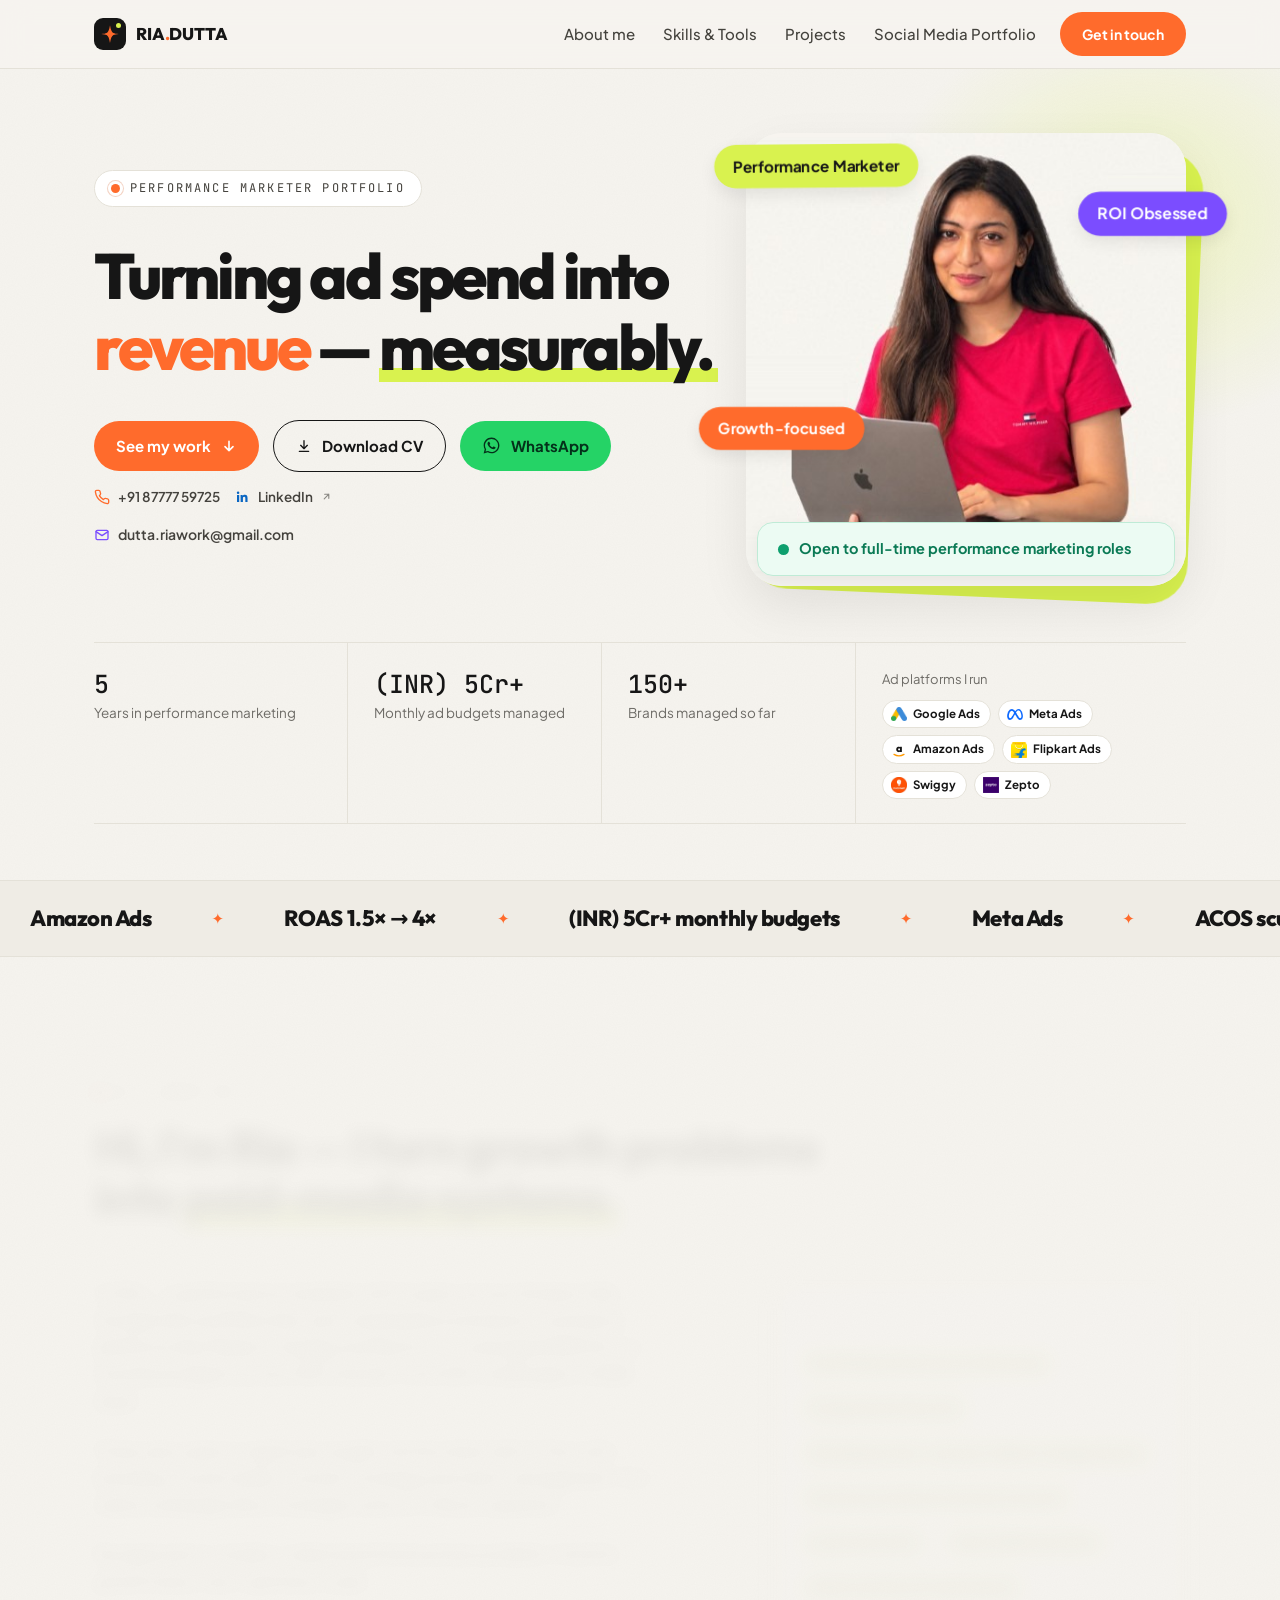
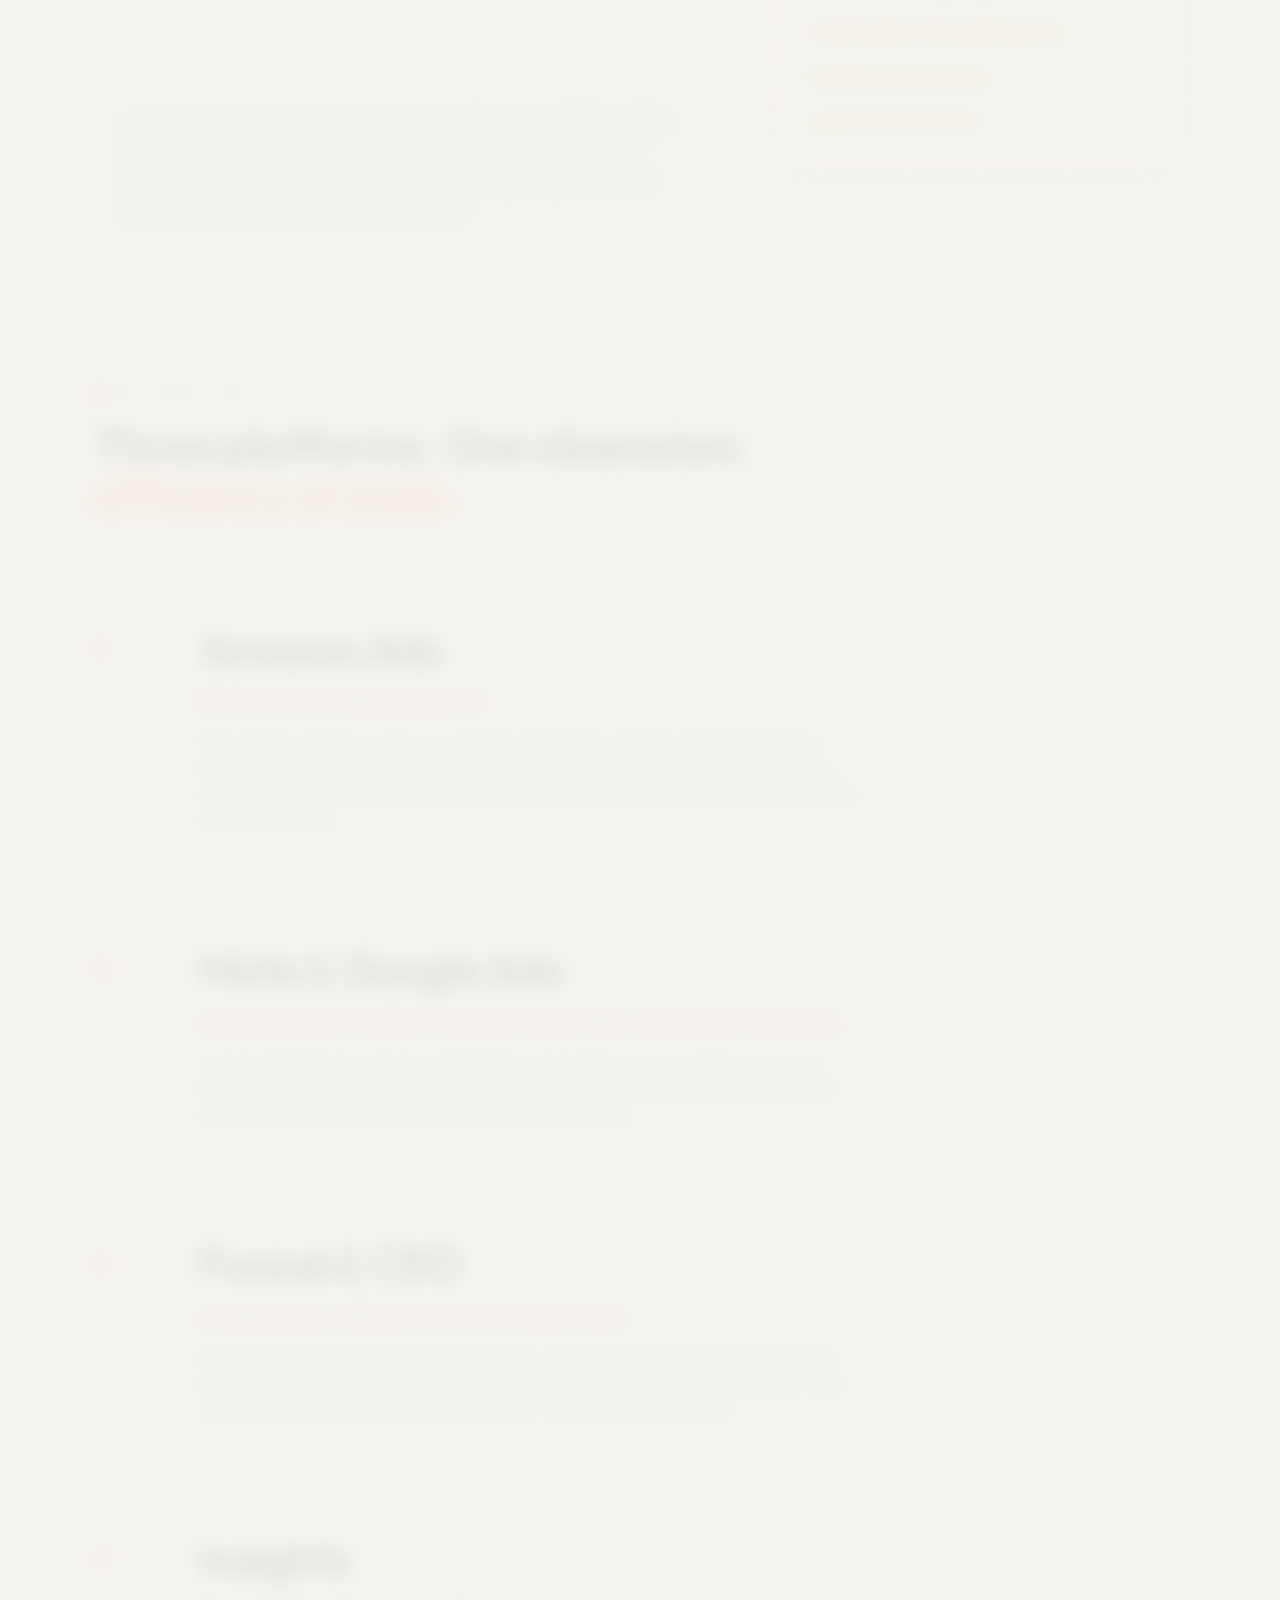
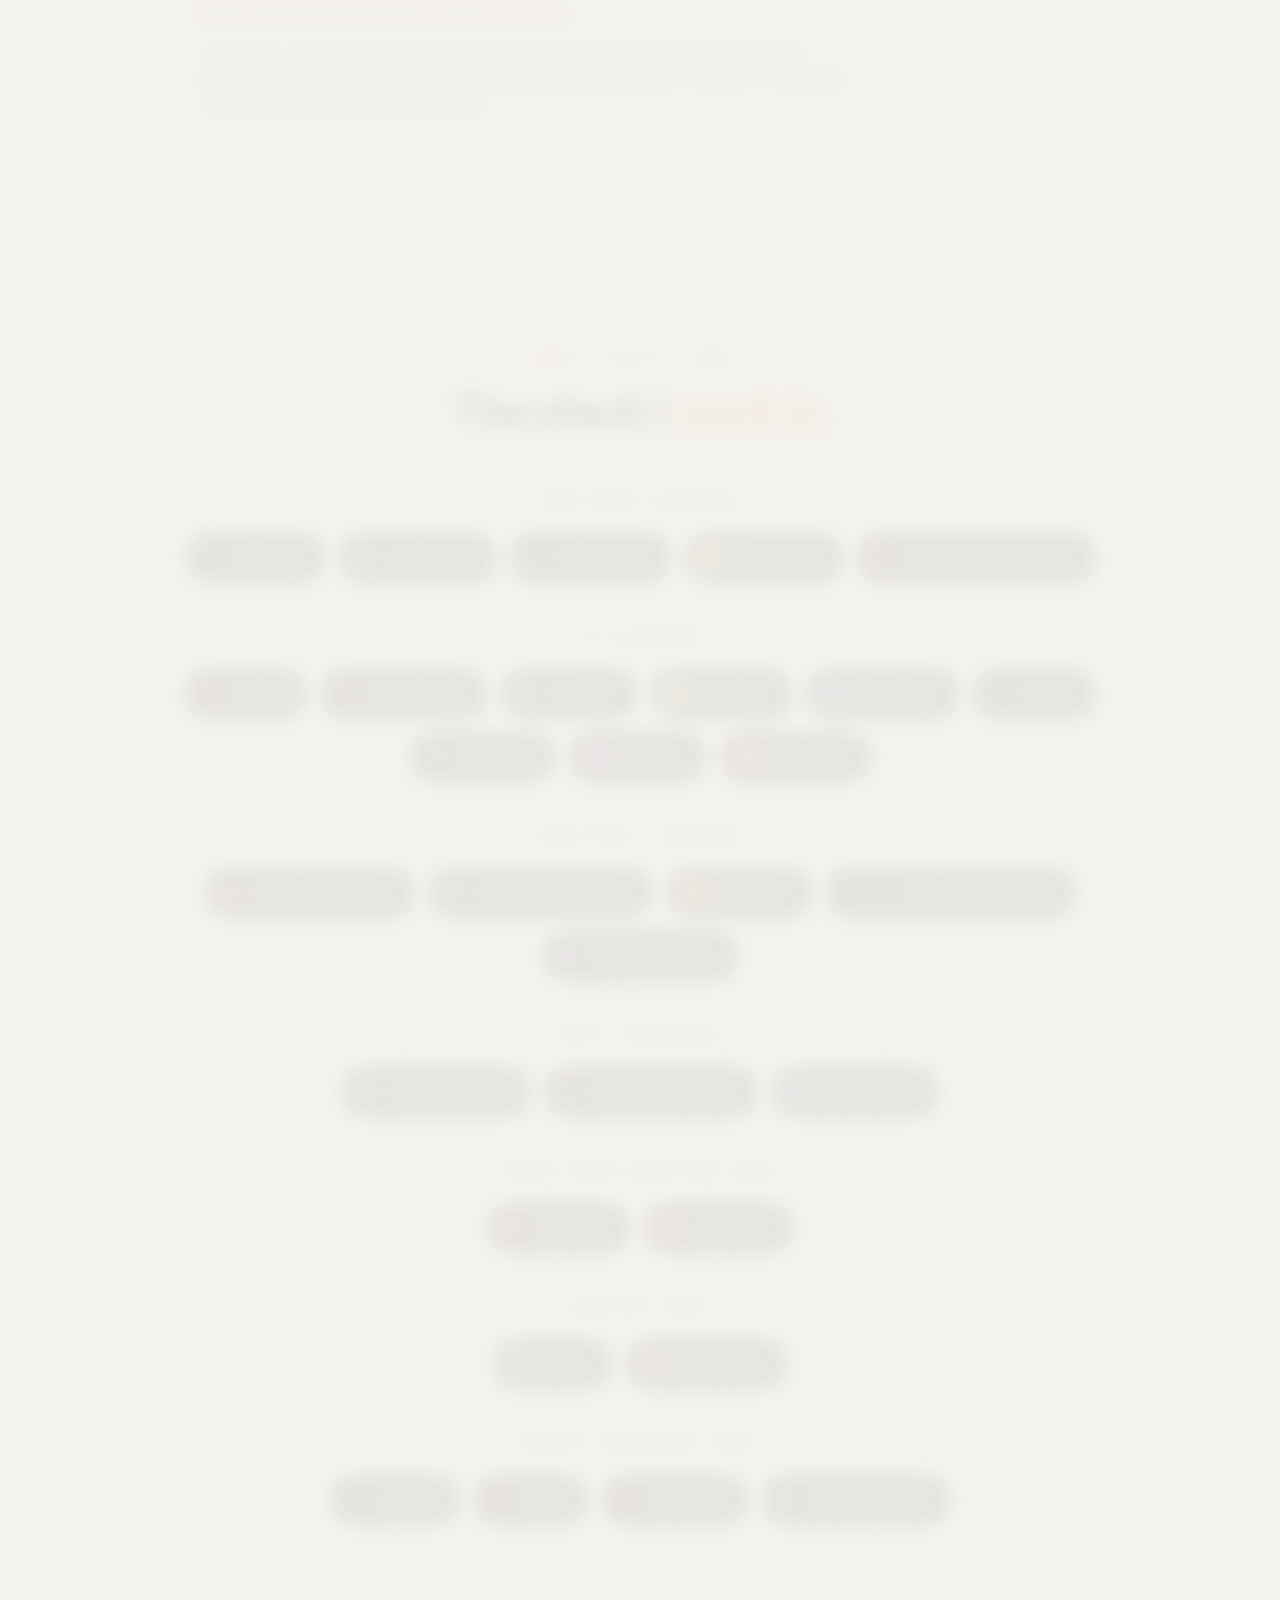
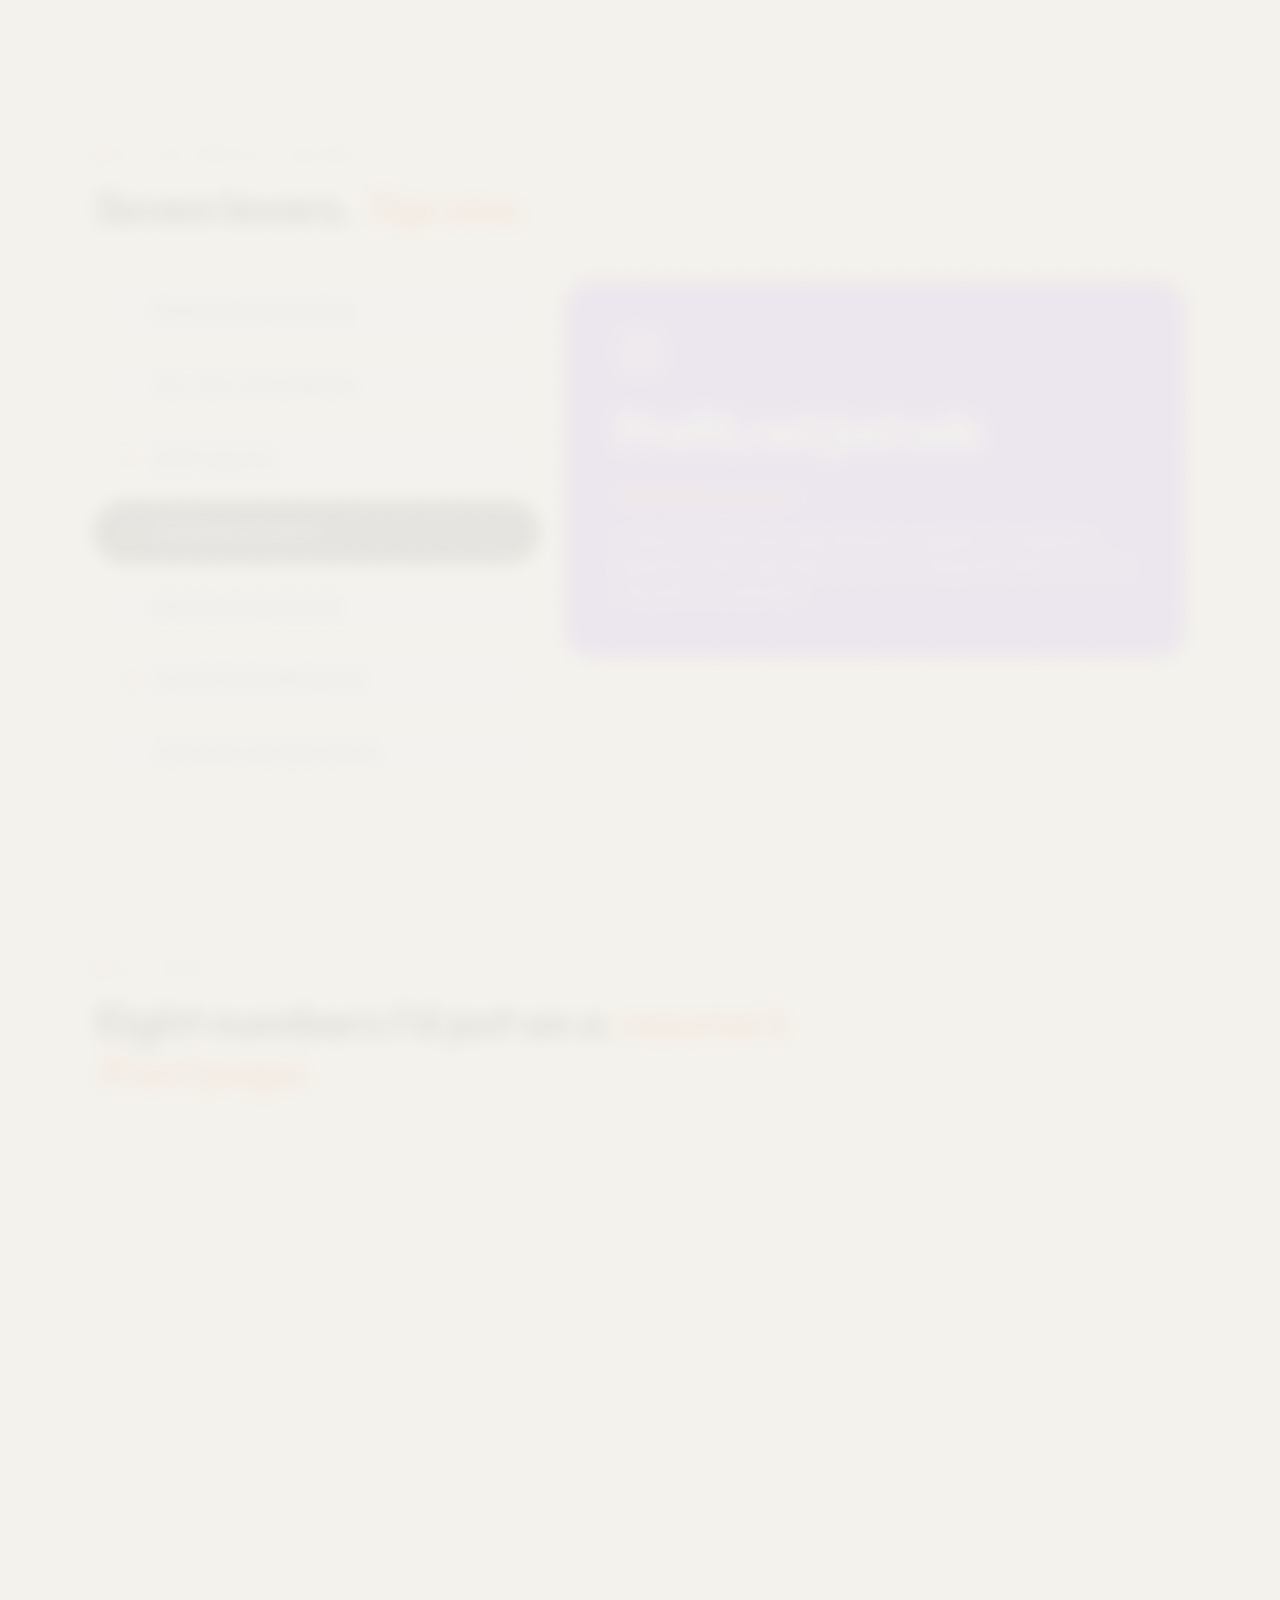
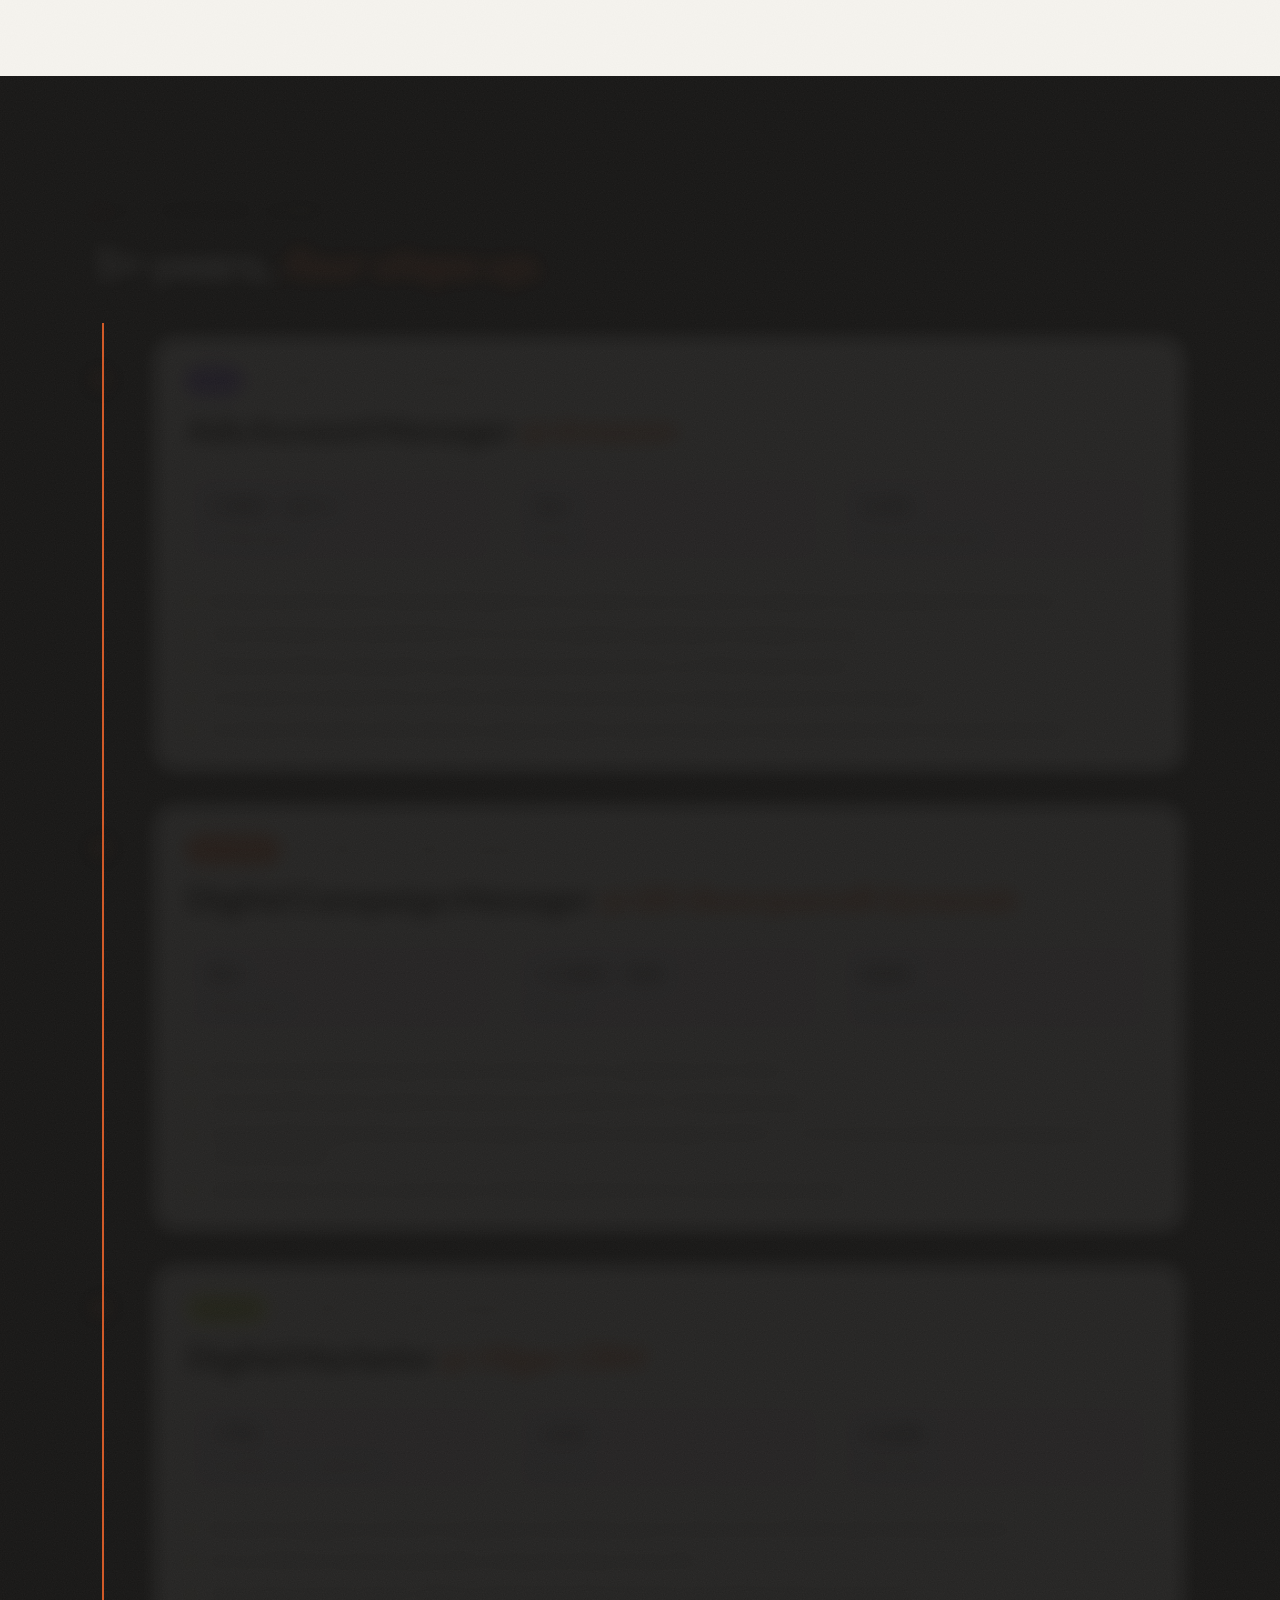
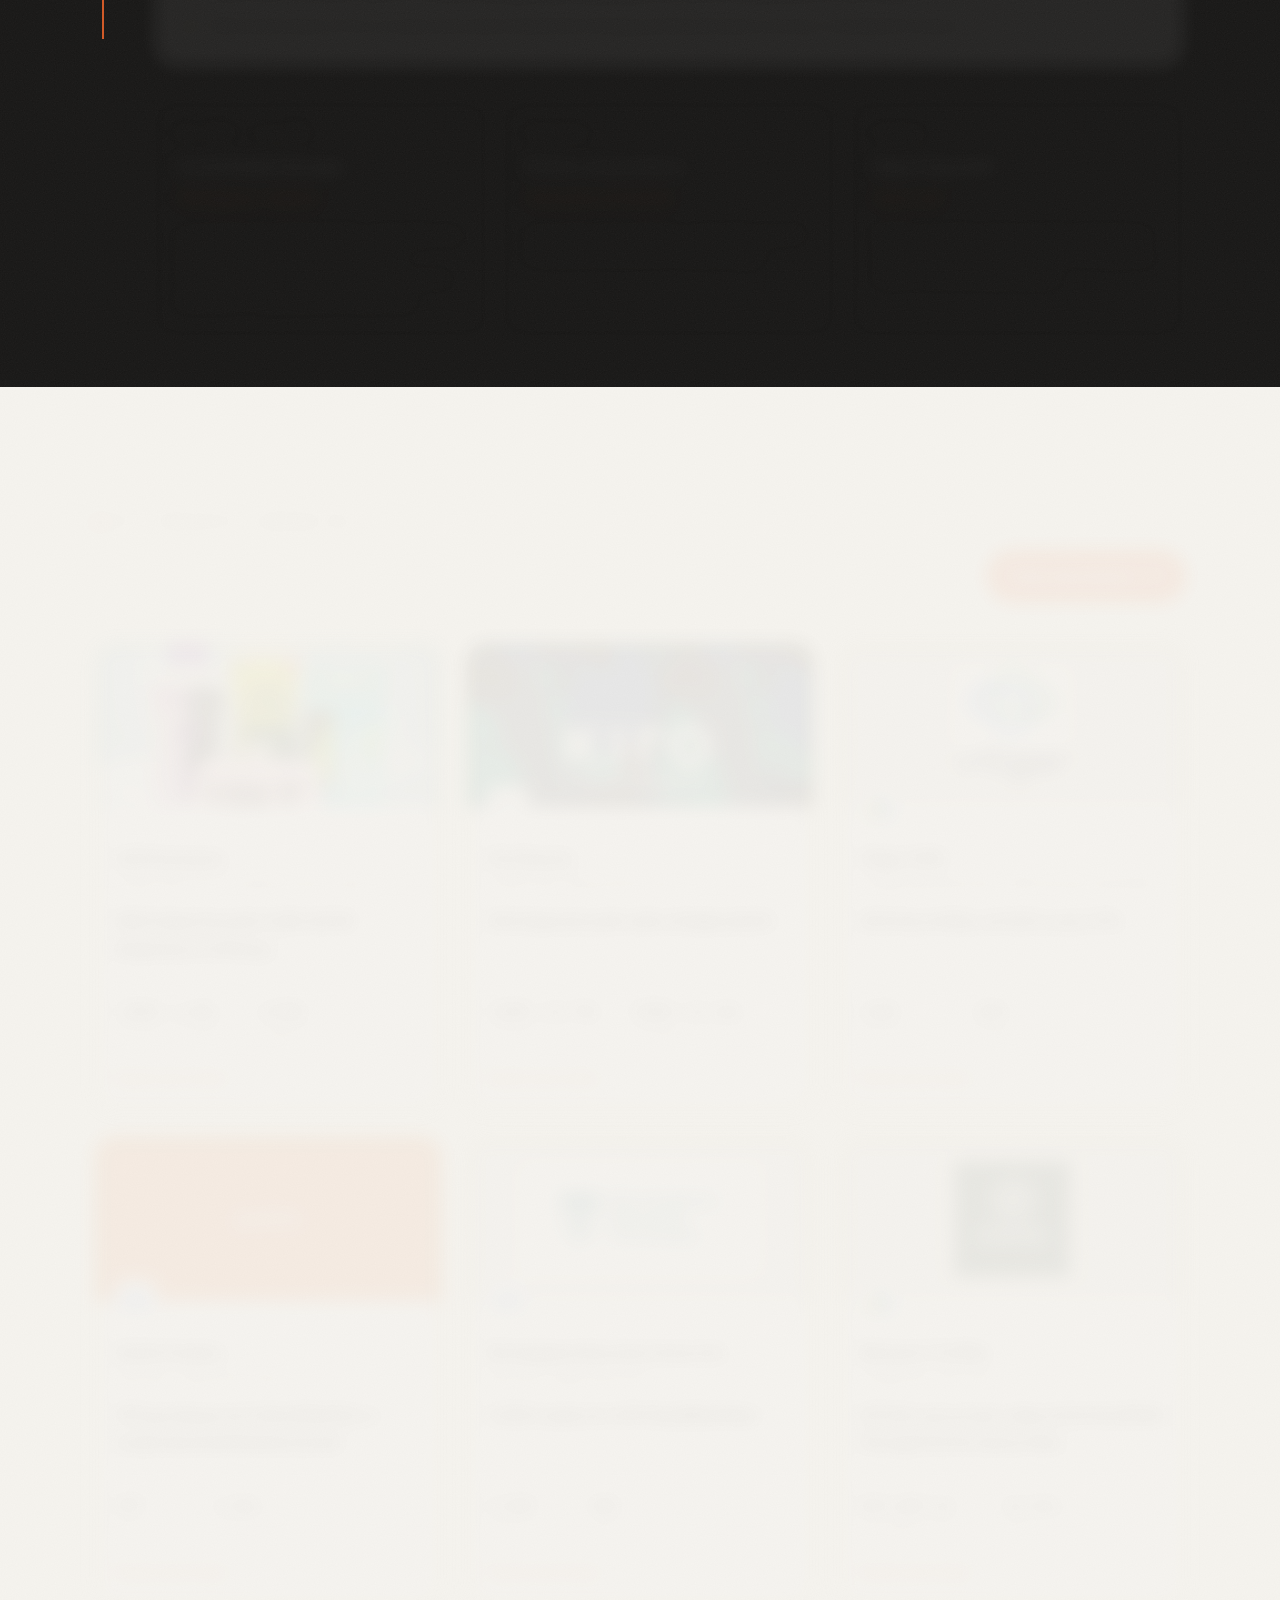
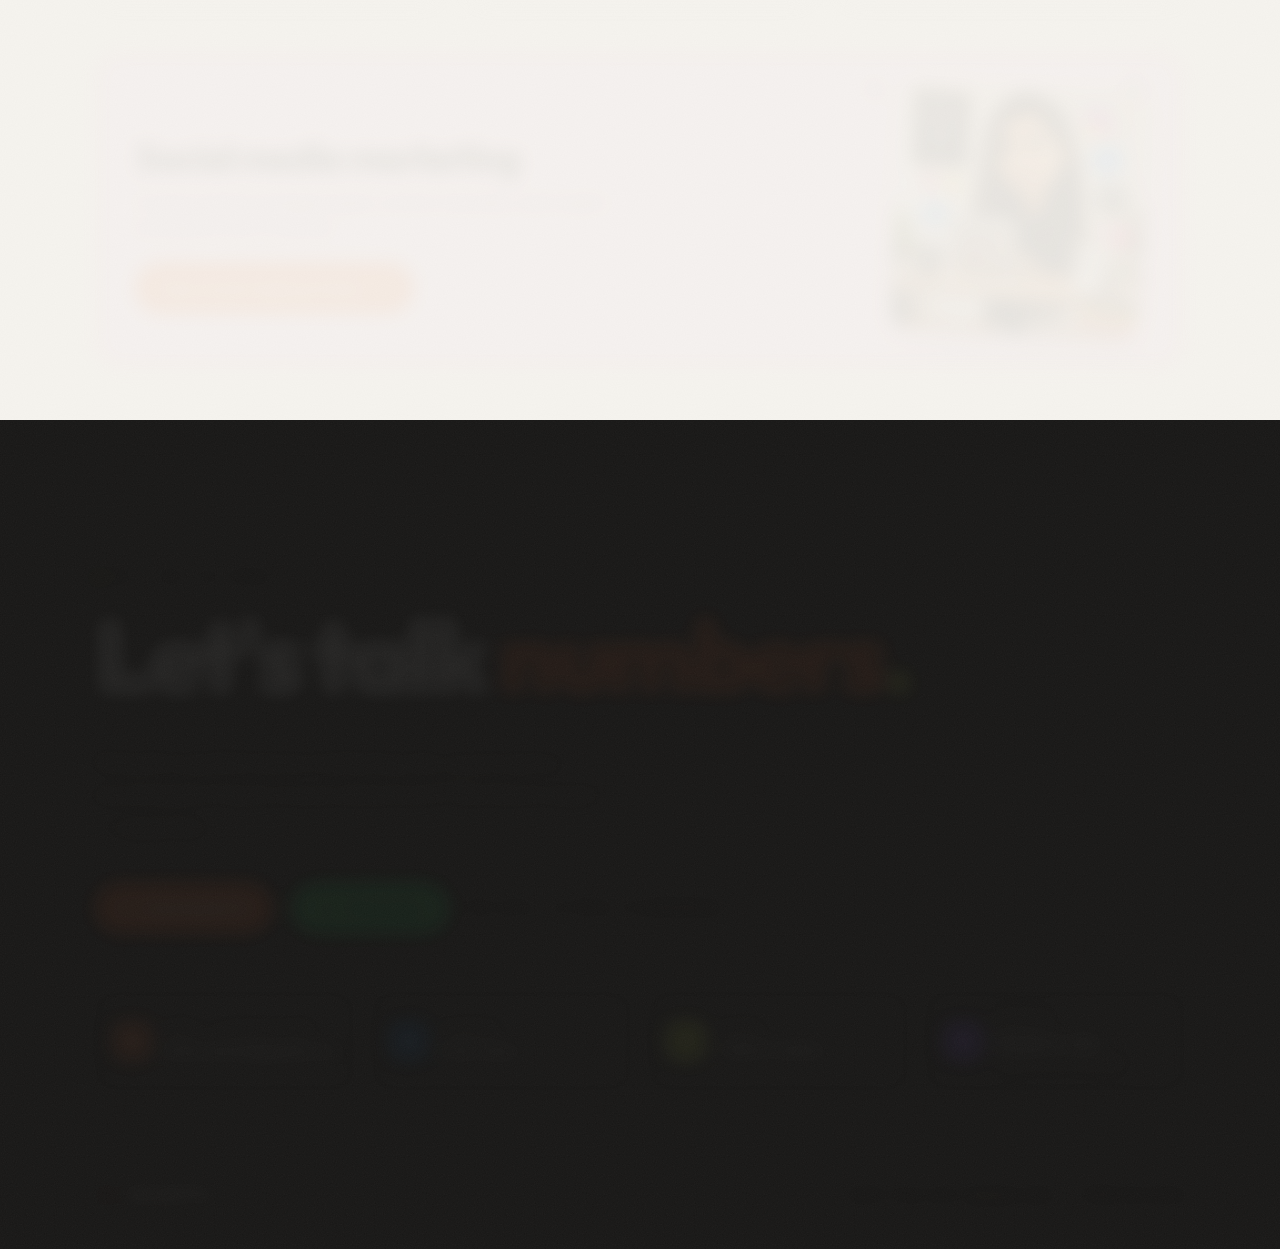
==== commit d78b8389: "Replace portfolio with new site" ====
--- a/index.html
+++ b/index.html
@@ -7,6 +7,7 @@
 <meta name="description" content="Ria Dutta is a performance marketer with 5 years across Amazon Ads, Google Ads and Meta Ads. Open to full-time performance marketing roles.">
 <link rel="icon" href="assets/img/favicon.svg" type="image/svg+xml">
 <link rel="stylesheet" href="css/style.css">
+<link rel="stylesheet" href="css/social.css">
 </head>
 <body id="top">
 
@@ -14,7 +15,7 @@
   <a class="logo" href="#top"><span class="mark"><span id="mk"></span><i></i></span><span>RIA<span class="dot">.</span>DUTTA</span></a>
   <div class="nav-r">
     <ul>
-      <li><a href="#about">About me</a></li><li><a href="#skills">Skills &amp; Tools</a></li><li><a href="projects.html">Projects</a></li>
+      <li><a href="#about">About me</a></li><li><a href="#skills">Skills &amp; Tools</a></li><li><a href="projects.html">Projects</a></li><li><a href="social-media.html">Social Media Portfolio</a></li>
     </ul>
     <a class="btn btn-o" href="#contact">Get in touch</a>
   </div>
@@ -30,6 +31,7 @@
       <div class="hero-cta">
         <a class="btn btn-o" href="#work">See my work <svg viewBox="0 0 24 24" fill="none" stroke="currentColor" stroke-width="2.4" stroke-linecap="round" stroke-linejoin="round"><path d="M12 5v14M6 13l6 6 6-6"/></svg></a>
         <a class="btn btn-line" href="assets/Ria_Dutta_CV.pdf" download="Ria_Dutta_CV.pdf"><svg viewBox="0 0 24 24" fill="none" stroke="currentColor" stroke-width="2" stroke-linecap="round" stroke-linejoin="round"><path d="M12 4v11M7 11l5 5 5-5M5 20h14"/></svg>Download CV</a>
+        <a class="btn btn-wa" href="https://wa.me/918777759725?text=Hi%20Ria%2C%20I%20saw%20your%20portfolio%20and%20would%20like%20to%20connect." target="_blank" rel="noopener noreferrer" aria-label="Chat with Ria on WhatsApp"><svg class="wa-ic" viewBox="0 0 24 24" fill="currentColor" aria-hidden="true"><path d="M12.04 2C6.58 2 2.13 6.45 2.13 11.91c0 1.75.46 3.45 1.32 4.95L2.05 22l5.25-1.38a9.9 9.9 0 004.74 1.21h.01c5.46 0 9.91-4.45 9.91-9.91 0-2.65-1.03-5.14-2.9-7.01A9.82 9.82 0 0012.04 2zm0 18.15h-.01a8.2 8.2 0 01-4.18-1.15l-.3-.18-3.12.82.83-3.04-.2-.31a8.2 8.2 0 01-1.26-4.38c0-4.54 3.7-8.24 8.25-8.24 2.2 0 4.27.86 5.82 2.42a8.18 8.18 0 012.41 5.83c0 4.54-3.7 8.23-8.24 8.23zm4.52-6.16c-.25-.12-1.47-.72-1.69-.81-.23-.08-.39-.12-.56.12-.17.25-.64.81-.78.97-.14.17-.29.19-.54.06-.25-.12-1.05-.39-2-1.23-.74-.66-1.23-1.47-1.38-1.72-.14-.25-.02-.38.11-.5.11-.11.25-.29.37-.43.12-.14.17-.25.25-.41.08-.17.04-.31-.02-.43-.06-.12-.56-1.34-.76-1.84-.2-.48-.41-.42-.56-.43h-.48c-.17 0-.43.06-.66.31-.22.25-.86.85-.86 2.07 0 1.22.89 2.4 1.01 2.56.12.17 1.75 2.67 4.23 3.74.59.26 1.05.41 1.41.52.59.19 1.13.16 1.56.1.48-.07 1.47-.6 1.67-1.18.21-.58.21-1.07.14-1.18-.06-.1-.23-.16-.48-.29z"/></svg>WhatsApp</a>
         <a class="mini" href="tel:+918777759725"><svg viewBox="0 0 24 24" fill="none" stroke="#FF6B2C" stroke-width="2" stroke-linecap="round" stroke-linejoin="round"><path d="M22 16.9v3a2 2 0 01-2.200 2 19.800 19.800 0 01-8.600-3.100 19.500 19.500 0 01-6-6A19.800 19.800 0 012.100 4.200 2 2 0 014.100 2h3a2 2 0 012 1.700c.1 1 .4 1.900.7 2.800a2 2 0 01-.5 2.100L8.100 9.900a16 16 0 006 6l1.300-1.300a2 2 0 012.100-.4c.9.300 1.800.600 2.800.700a2 2 0 011.700 2z"/></svg>+91 87777 59725</a>
         <a class="mini" href="https://www.linkedin.com/in/ria-dutta/" target="_blank" rel="noopener"><svg viewBox="0 0 24 24"><rect x="2" y="2" width="20" height="20" rx="3" fill="none"/><path fill="#0A66C2" d="M4.500 9h3.300v10.500H4.500zM6.100 3.800a1.900 1.900 0 110 3.800 1.900 1.900 0 010-3.800zM9.800 9H13v1.500c.5-.9 1.600-1.700 3.300-1.700 3.400 0 4 2.200 4 5.100v5.600H17v-5c0-1.200 0-2.700-1.700-2.700s-1.900 1.300-1.900 2.600v5.100H10z"/></svg>LinkedIn <svg class="ext" viewBox="0 0 24 24" fill="none" stroke="currentColor" stroke-width="2.400" stroke-linecap="round" stroke-linejoin="round"><path d="M7 17L17 7M8 7h9v9"/></svg></a>
       </div>
@@ -136,6 +138,12 @@
   <div class="head-row"><h2 class="sec">13 campaigns, <span class="it">real dashboards.</span></h2>
     <a class="btn btn-o" href="projects.html">View all projects <svg viewBox="0 0 24 24" fill="none" stroke="currentColor" stroke-width="2.400" stroke-linecap="round" stroke-linejoin="round"><path d="M7 17L17 7M8 7h9v9"/></svg></a></div>
   <div class="grid3" id="home-cards"></div>
+  <a class="sm-banner" href="social-media.html">
+    <svg class="spk a" viewBox="0 0 24 24" fill="none" stroke="currentColor" stroke-width="1.4" stroke-linejoin="round"><path d="M12 1.5c.8 6.200 3 10 5.500 10.800 1.200.4 3.300.9 5 .9-1.700.1-3.800.6-5 1-2.500.8-4.700 4.600-5.500 10.800-.8-6.200-3-10-5.500-10.800-1.200-.4-3.300-.9-5-1 1.700 0 3.800-.5 5-.9C9 11.500 11.200 7.700 12 1.500z"/></svg>
+    <svg class="spk b" viewBox="0 0 24 24" fill="none" stroke="currentColor" stroke-width="1.4" stroke-linejoin="round"><path d="M12 1.5c.8 6.200 3 10 5.500 10.800 1.200.4 3.300.9 5 .9-1.700.1-3.800.6-5 1-2.500.8-4.700 4.600-5.500 10.800-.8-6.200-3-10-5.500-10.800-1.200-.4-3.300-.9-5-1 1.700 0 3.800-.5 5-.9C9 11.500 11.200 7.700 12 1.500z"/></svg>
+    <div><div class="eyebrow">Also in my portfolio</div><h3>Social media marketing</h3><p>Content writing, Instagram grids, content calendars, ads insights and reports from 15 brands.</p><span class="btn btn-o">View social media portfolio <svg viewBox="0 0 24 24" fill="none" stroke="currentColor" stroke-width="2.400" stroke-linecap="round" stroke-linejoin="round"><path d="M7 17L17 7M8 7h9v9"/></svg></span></div>
+    <div class="pic"><img src="assets/social/hero.jpg" alt="Illustration of Ria Dutta with social media icons" loading="lazy"></div>
+  </a>
 </div></section>
 
 <!-- 08 CONTACT -->
@@ -143,7 +151,8 @@
   <div class="eyebrow lime">08 &mdash; Get in touch</div>
   <h2>Let's talk <span class="o">numbers</span><span class="l">.</span></h2>
   <p class="lead">Hiring for a performance marketing role, or just want a second pair of eyes on your ad account? My inbox is open &mdash; I reply fast.</p>
-  <div class="cv-row"><a class="btn btn-o" href="assets/Ria_Dutta_CV.pdf" download="Ria_Dutta_CV.pdf"><svg viewBox="0 0 24 24" fill="none" stroke="currentColor" stroke-width="2" stroke-linecap="round" stroke-linejoin="round"><path d="M12 4v11M7 11l5 5 5-5M5 20h14"/></svg>Download CV</a><small>One click &mdash; no forms, no gatekeeping</small></div>
+  <div class="cv-row"><a class="btn btn-o" href="assets/Ria_Dutta_CV.pdf" download="Ria_Dutta_CV.pdf"><svg viewBox="0 0 24 24" fill="none" stroke="currentColor" stroke-width="2" stroke-linecap="round" stroke-linejoin="round"><path d="M12 4v11M7 11l5 5 5-5M5 20h14"/></svg>Download CV</a>
+  <a class="btn btn-wa" href="https://wa.me/918777759725?text=Hi%20Ria%2C%20I%20saw%20your%20portfolio%20and%20would%20like%20to%20connect." target="_blank" rel="noopener noreferrer" aria-label="Chat with Ria on WhatsApp"><svg class="wa-ic" viewBox="0 0 24 24" fill="currentColor" aria-hidden="true"><path d="M12.04 2C6.58 2 2.13 6.45 2.13 11.91c0 1.75.46 3.45 1.32 4.95L2.05 22l5.25-1.38a9.9 9.9 0 004.74 1.21h.01c5.46 0 9.91-4.45 9.91-9.91 0-2.65-1.03-5.14-2.9-7.01A9.82 9.82 0 0012.04 2zm0 18.15h-.01a8.2 8.2 0 01-4.18-1.15l-.3-.18-3.12.82.83-3.04-.2-.31a8.2 8.2 0 01-1.26-4.38c0-4.54 3.7-8.24 8.25-8.24 2.2 0 4.27.86 5.82 2.42a8.18 8.18 0 012.41 5.83c0 4.54-3.7 8.23-8.24 8.23zm4.52-6.16c-.25-.12-1.47-.72-1.69-.81-.23-.08-.39-.12-.56.12-.17.25-.64.81-.78.97-.14.17-.29.19-.54.06-.25-.12-1.05-.39-2-1.23-.74-.66-1.23-1.47-1.38-1.72-.14-.25-.02-.38.11-.5.11-.11.25-.29.37-.43.12-.14.17-.25.25-.41.08-.17.04-.31-.02-.43-.06-.12-.56-1.34-.76-1.84-.2-.48-.41-.42-.56-.43h-.48c-.17 0-.43.06-.66.31-.22.25-.86.85-.86 2.07 0 1.22.89 2.4 1.01 2.56.12.17 1.75 2.67 4.23 3.74.59.26 1.05.41 1.41.52.59.19 1.13.16 1.56.1.48-.07 1.47-.6 1.67-1.18.21-.58.21-1.07.14-1.18-.06-.1-.23-.16-.48-.29z"/></svg>WhatsApp</a><small>One click &mdash; no forms, no gatekeeping</small></div>
   <div class="cgrid">
     <button class="cc" id="copymail" type="button"><i style="background:#FF6B2C"><svg viewBox="0 0 24 24" fill="none" stroke="#fff" stroke-width="2" stroke-linecap="round" stroke-linejoin="round"><rect x="9" y="9" width="11" height="11" rx="2"/><path d="M5 15V5a1 1 0 011-1h10"/></svg></i><span><small id="mailsm">Email &mdash; click to copy</small><b>dutta.riawork@gmail.com</b></span></button>
     <a class="cc" href="https://www.linkedin.com/in/ria-dutta/" target="_blank" rel="noopener"><i style="background:#0A66C2"><svg viewBox="0 0 24 24" fill="#fff"><path d="M4.500 9h3.300v10.500H4.500zM6.100 3.800a1.900 1.900 0 110 3.800 1.900 1.900 0 010-3.800zM9.800 9H13v1.500c.5-.9 1.600-1.700 3.300-1.700 3.400 0 4 2.200 4 5.100v5.600H17v-5c0-1.200 0-2.700-1.700-2.700s-1.900 1.300-1.900 2.600v5.100H10z"/></svg></i><span><small>LinkedIn</small><b>in/ria-dutta</b></span></a>
--- a/css/style.css
+++ b/css/style.css
@@ -448,3 +448,11 @@
 .ripple{position:absolute;border-radius:50%;pointer-events:none;border:2px solid rgba(255,107,44,.7);width:14px;height:14px;margin:-7px 0 0 -7px;animation:rip .8s ease-out forwards;z-index:4}
 @keyframes rip{to{width:140px;height:140px;margin:-70px 0 0 -70px;opacity:0;border-color:rgba(217,242,79,.9)}}
 @media(max-width:960px){.photo-wrap{cursor:default}}
+
+/* WhatsApp button */
+.btn-wa{background:#25D366;color:#04301a}
+.btn-wa .wa-ic{width:19px;height:19px;flex:none}
+.btn-wa:hover{box-shadow:0 10px 24px rgba(37,211,102,.4)}
+.btn-wa:hover .wa-ic{translate:0 0;scale:1.12}
+.btn-wa .wa-ic{transition:scale .2s}
+.cv-row{flex-wrap:wrap}
--- a/css/social.css
+++ b/css/social.css
@@ -0,0 +1,128 @@
+/* ===== Social media portfolio page ===== */
+@font-face{font-family:"Playpen Sans";font-weight:600;font-display:swap;src:url(../assets/fonts/playpen-sans-latin-600-normal.woff2) format("woff2")}
+@font-face{font-family:"Playpen Sans";font-weight:700;font-display:swap;src:url(../assets/fonts/playpen-sans-latin-700-normal.woff2) format("woff2")}
+:root{--hand:"Playpen Sans","Plus Jakarta Sans",system-ui,sans-serif;--pink:#FFADF1;--pink2:#FFD9F6;--slate:#3F4A54}
+.hand{font-family:var(--hand);font-weight:600;color:var(--slate)}
+.hand-h{font-family:var(--hand)!important;font-weight:700;letter-spacing:-.01em}
+.spk{width:.8em;height:.8em;flex:none;display:inline-block;vertical-align:-.05em}
+
+/* sub-nav */
+.subnav{position:sticky;top:68px;z-index:45;background:rgba(246,244,239,.9);backdrop-filter:blur(12px);border-bottom:1px solid var(--line)}
+.subnav .wrap{display:flex;gap:8px;overflow-x:auto;padding-top:10px;padding-bottom:10px;scrollbar-width:none}
+.subnav .wrap::-webkit-scrollbar{display:none}
+.subnav a{flex:none;font-size:13.5px;font-weight:600;padding:7px 15px;border-radius:999px;border:1px solid var(--line);background:#fff;color:#44423d;transition:background .2s,color .2s,translate .2s,border-color .2s}
+.subnav a:hover{translate:0 -2px;border-color:#cfcabd}
+.subnav a.on{background:var(--ink);color:#fff;border-color:var(--ink)}
+
+/* hero */
+.sm-hero{padding-top:56px}
+.sm-h1{font-size:clamp(64px,9vw,128px)!important;font-weight:900;letter-spacing:-.05em!important;line-height:.95!important;margin-bottom:26px!important}
+.sm-h1 .u{background:linear-gradient(transparent 78%,var(--pink) 78%);display:inline-block;padding-right:8px;margin-right:-8px}
+.sticker-row{display:flex;align-items:flex-start;gap:6px;margin-bottom:22px}
+.sticker{display:inline-block;font-family:var(--display);font-weight:800;font-size:clamp(15px,1.6vw,21px);letter-spacing:-.005em;padding:20px 26px;max-width:380px;text-align:center;line-height:1.25;color:#1b1b1f}
+.pinkpaper{background:var(--pink);rotate:-2.4deg;box-shadow:0 8px 18px rgba(255,100,230,.2);transition:rotate .3s cubic-bezier(.3,1.6,.5,1)}
+.pinkpaper:hover{rotate:1deg}
+.curl{width:70px;height:76px;margin-top:34px;flex:none}
+.sm-hero .hand{font-size:17px;line-height:1.85;max-width:520px;margin-bottom:34px;font-weight:600}
+.sm-hero .photo-wrap .frame{opacity:1}
+.fbdot{display:inline-grid;place-items:center;width:16px;height:16px;border-radius:50%;background:#1877F2;color:#fff;font:700 11px/1 var(--display);font-style:normal}
+.sm-hero .plat span img{border-radius:4px}
+
+/* about */
+#sm-about{padding-top:70px}
+.about-stickers{display:flex;align-items:flex-start;margin-bottom:44px}
+.about-stickers span{font-family:Arial,var(--display),sans-serif;font-weight:900;font-size:clamp(40px,6vw,76px);line-height:1;padding:14px 26px;letter-spacing:-.02em}
+.about-stickers .s1{background:#1d1d1d;color:var(--pink);rotate:-2deg}
+.about-stickers .s2{background:var(--pink);color:#1d1d1d;rotate:2.4deg;margin:34px 0 0 -6px}
+.about-two{display:grid;grid-template-columns:1fr 1fr;gap:26px}
+.sm-card{padding:36px 36px 34px;background:#fff}
+.sm-card.alt{background:#EEF3FF;border-color:#d9e4ff}
+.hand.lg{font-size:18px;line-height:1.85;margin-bottom:22px}
+.tick{list-style:none;display:grid;gap:12px}
+.tick li{position:relative;padding-left:34px;font-family:var(--hand);font-weight:600;color:var(--slate);font-size:16px;line-height:1.7}
+.tick li::before{content:"";position:absolute;left:0;top:7px;width:20px;height:20px;background:var(--pink);border-radius:6px;rotate:-6deg}
+.tick li::after{content:"";position:absolute;left:6px;top:11px;width:8px;height:5px;border-left:2.500px solid #1d1d1d;border-bottom:2.500px solid #1d1d1d;rotate:-45deg}
+.tick b{color:var(--ink)}
+
+/* brands */
+.brands-sec{background:#CFD3C4;padding:0}
+.brands-sec .wrap{padding-top:60px;padding-bottom:84px}
+.brands-band{background:var(--pink2);padding:46px 24px;text-align:center;position:relative}
+.brands-band h2{font-size:clamp(28px,3.6vw,46px);color:var(--slate);margin:0}
+.brands{display:grid;grid-template-columns:repeat(5,1fr);gap:44px 20px;max-width:960px;margin:0 auto}
+.brand{display:flex;flex-direction:column;align-items:center;text-align:center;gap:12px}
+.blogo{width:min(100%,128px);aspect-ratio:1;border:1.500px solid #1d1d1d;overflow:hidden;background:#fff;transition:translate .3s cubic-bezier(.3,1.5,.5,1),rotate .3s,box-shadow .3s}
+.blogo img{width:100%;height:100%;object-fit:cover}
+.brand:hover .blogo{translate:0 -8px;rotate:-3deg;box-shadow:0 16px 26px rgba(0,0,0,.18)}
+.brand:nth-child(even):hover .blogo{rotate:3deg}
+.brand span{font-size:13.5px;font-weight:700;line-height:1.3;color:#1d1d1d;max-width:150px}
+
+/* galleries */
+.gal{padding:0}
+.gal-head{background:var(--band);padding:46px 0 44px;text-align:center;color:var(--ink)}
+.gal-head.on-dark{color:#fff}
+.gal-head h2{font-family:var(--hand);font-weight:700;font-size:clamp(26px,3.6vw,44px);letter-spacing:-.01em;display:flex;align-items:center;justify-content:center;gap:16px;flex-wrap:wrap;line-height:1.2}
+.gal-head .spk{opacity:.85;width:.55em;height:.55em}
+.gal-body{background:var(--gbg);padding:56px 0 76px}
+.shots{columns:var(--cols) 250px;column-gap:28px}
+.shot{break-inside:avoid;margin:0 0 30px;display:block}
+.shot-btn{display:block;position:relative;width:100%;background:#fff;border-radius:6px;padding:0;overflow:hidden;box-shadow:0 8px 26px rgba(0,0,0,.18);transition:translate .3s cubic-bezier(.3,1.4,.5,1),box-shadow .3s;cursor:zoom-in}
+.shot-btn img{width:100%;height:auto;transition:scale .6s cubic-bezier(.2,.7,.2,1)}
+.shot:hover .shot-btn{translate:0 -8px;box-shadow:0 22px 40px rgba(0,0,0,.26)}
+.shot:hover .shot-btn img{scale:1.03}
+.zoom{position:absolute;right:12px;top:12px;width:38px;height:38px;border-radius:50%;background:var(--ink);color:#fff;display:grid;place-items:center;opacity:0;scale:.6;transition:opacity .25s,scale .25s cubic-bezier(.3,1.6,.5,1)}
+.zoom svg{width:18px;height:18px}
+.shot:hover .zoom,.shot-btn:focus-visible .zoom{opacity:1;scale:1}
+.shot figcaption{margin-top:14px;display:flex;flex-direction:column;gap:2px}
+.shot figcaption b{font-family:var(--display);font-weight:800;font-size:16.5px;letter-spacing:-.01em;color:var(--ink)}
+.shot figcaption span{font-family:var(--mono);font-size:11.5px;letter-spacing:.04em;color:#5d5b55}
+#sm-grids .shot figcaption b,#sm-reports .shot figcaption b{color:var(--ink)}
+#sm-grids .shot figcaption b{color:#fff}#sm-grids .shot figcaption span{color:#c6ccd3}
+#sm-reports .gal-body{background:#CFD3C4}
+
+/* lightbox */
+.lb{position:fixed;inset:0;z-index:200;background:rgba(15,15,14,.88);backdrop-filter:blur(6px);display:grid;place-items:center;padding:30px;animation:lbIn .25s ease}
+.lb[hidden]{display:none}
+@keyframes lbIn{from{opacity:0}to{opacity:1}}
+.lb figure{max-width:min(1100px,92vw);max-height:90vh;display:flex;flex-direction:column;align-items:center;gap:14px}
+.lb img{max-width:100%;max-height:80vh;width:auto;height:auto;border-radius:10px;background:#fff;box-shadow:0 30px 70px rgba(0,0,0,.5);animation:lbImg .35s cubic-bezier(.2,.7,.2,1)}
+@keyframes lbImg{from{opacity:0;scale:.94;translate:0 16px}to{opacity:1;scale:1;translate:0 0}}
+.lb figcaption{color:#fff;font-weight:700;text-align:center;font-size:15px}
+.lb figcaption small{display:block;font-family:var(--mono);font-weight:400;font-size:12px;color:#b9b6ac;margin-top:3px}
+.lb button{position:absolute;color:#fff;background:rgba(255,255,255,.12);border-radius:50%;width:48px;height:48px;font-size:26px;line-height:1;display:grid;place-items:center;transition:background .2s}
+.lb button:hover{background:var(--orange)}
+.lb-x{top:20px;right:22px}.lb-p{left:22px;top:50%;translate:0 -50%}.lb-n{right:22px;top:50%;translate:0 -50%}
+
+/* contact (reuse homepage look) */
+.cgrid.three{grid-template-columns:repeat(3,1fr)}
+.sm-hero .ticker span{font-size:19px}
+
+/* banner on other pages */
+.sm-banner{display:grid;grid-template-columns:1.1fr .9fr;gap:30px;align-items:center;background:var(--pink2);border:1px solid #f3bfe9;border-radius:28px;padding:34px 40px;margin-top:44px;position:relative;overflow:hidden;transition:translate .3s,box-shadow .3s}
+.sm-banner:hover{translate:0 -4px;box-shadow:0 22px 40px rgba(255,100,230,.2)}
+.sm-banner .eyebrow{margin-bottom:12px}
+.sm-banner h3{font-size:clamp(26px,3vw,38px);margin-bottom:12px}
+.sm-banner p{color:#55534d;max-width:480px;margin-bottom:22px;font-size:15.5px}
+.sm-banner .pic{justify-self:end;width:min(100%,250px);aspect-ratio:1;border-radius:22px;overflow:hidden;rotate:3deg;box-shadow:0 14px 30px rgba(0,0,0,.14);transition:rotate .4s cubic-bezier(.3,1.5,.5,1)}
+.sm-banner:hover .pic{rotate:-2deg}
+.sm-banner .pic img{width:100%;height:100%;object-fit:cover}
+.sm-banner .spk{position:absolute;color:#2a2f36;opacity:.8}
+.sm-banner .spk.a{width:22px;height:22px;right:300px;top:26px}.sm-banner .spk.b{width:34px;height:34px;right:34px;top:20px}
+
+@media(max-width:960px){
+  .about-two{grid-template-columns:1fr}
+  .brands{grid-template-columns:repeat(3,1fr)}
+  .shots{columns:2 220px}
+  .sm-banner{grid-template-columns:1fr}.sm-banner .pic{justify-self:start}
+  .cgrid.three{grid-template-columns:1fr 1fr}
+}
+@media(max-width:640px){
+  .brands{grid-template-columns:repeat(2,1fr)}
+  .shots{columns:1}
+  .curl{display:none}
+  .cgrid.three{grid-template-columns:1fr}
+  .lb-p{left:8px}.lb-n{right:8px}
+  .sm-banner{padding:26px 22px}
+}
+
+html{scroll-padding-top:130px}
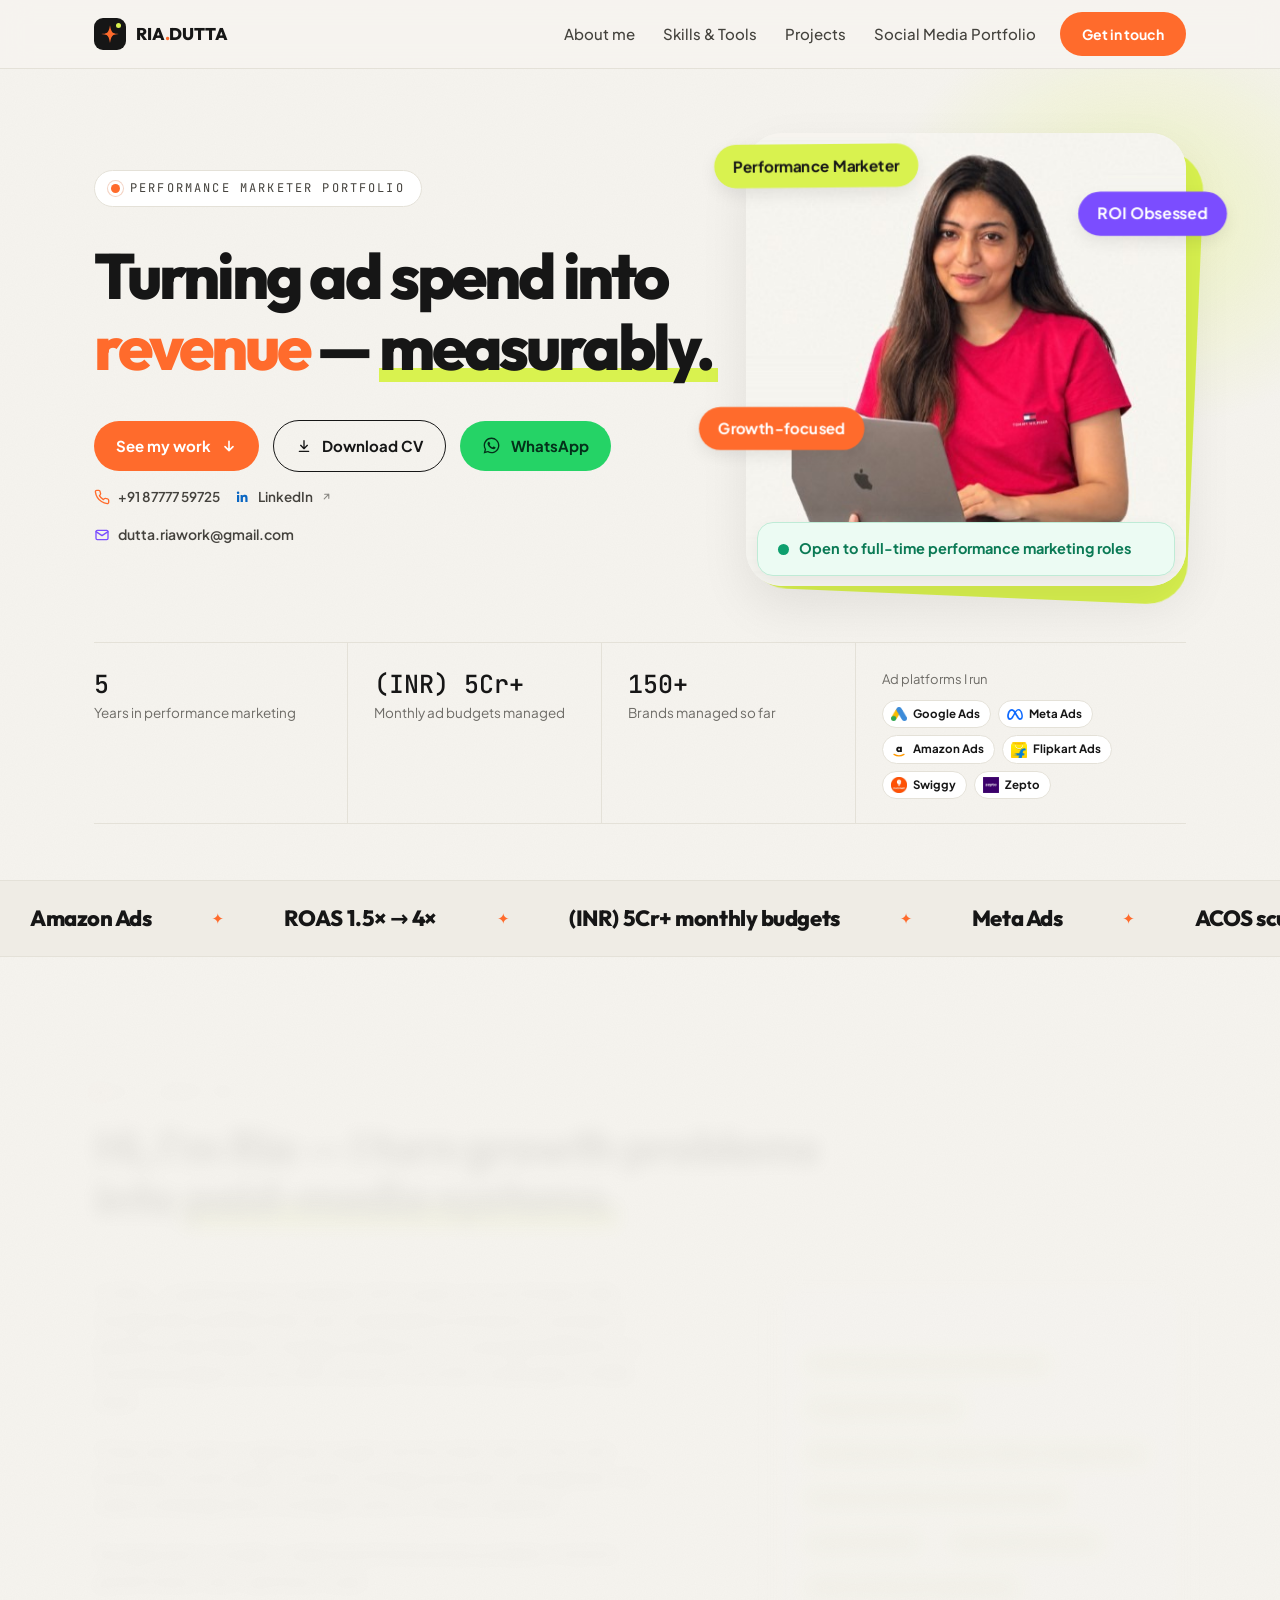
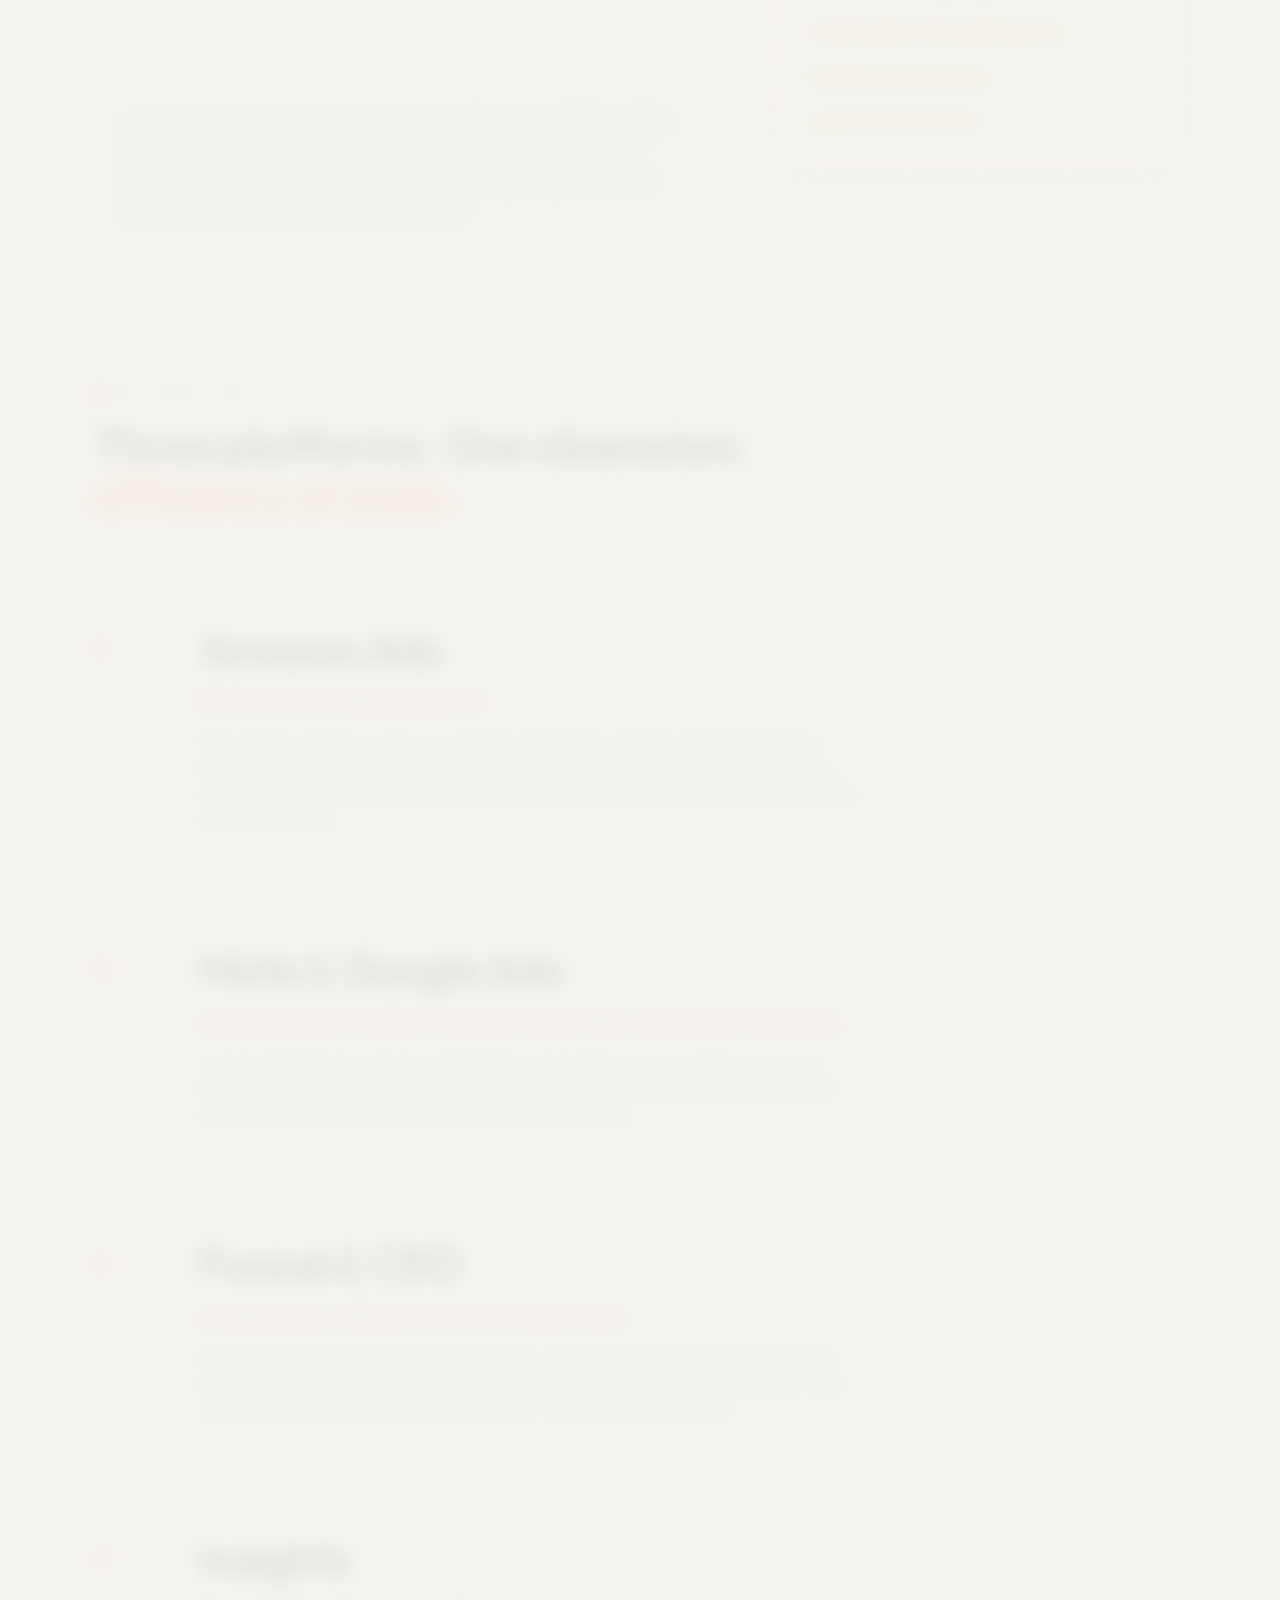
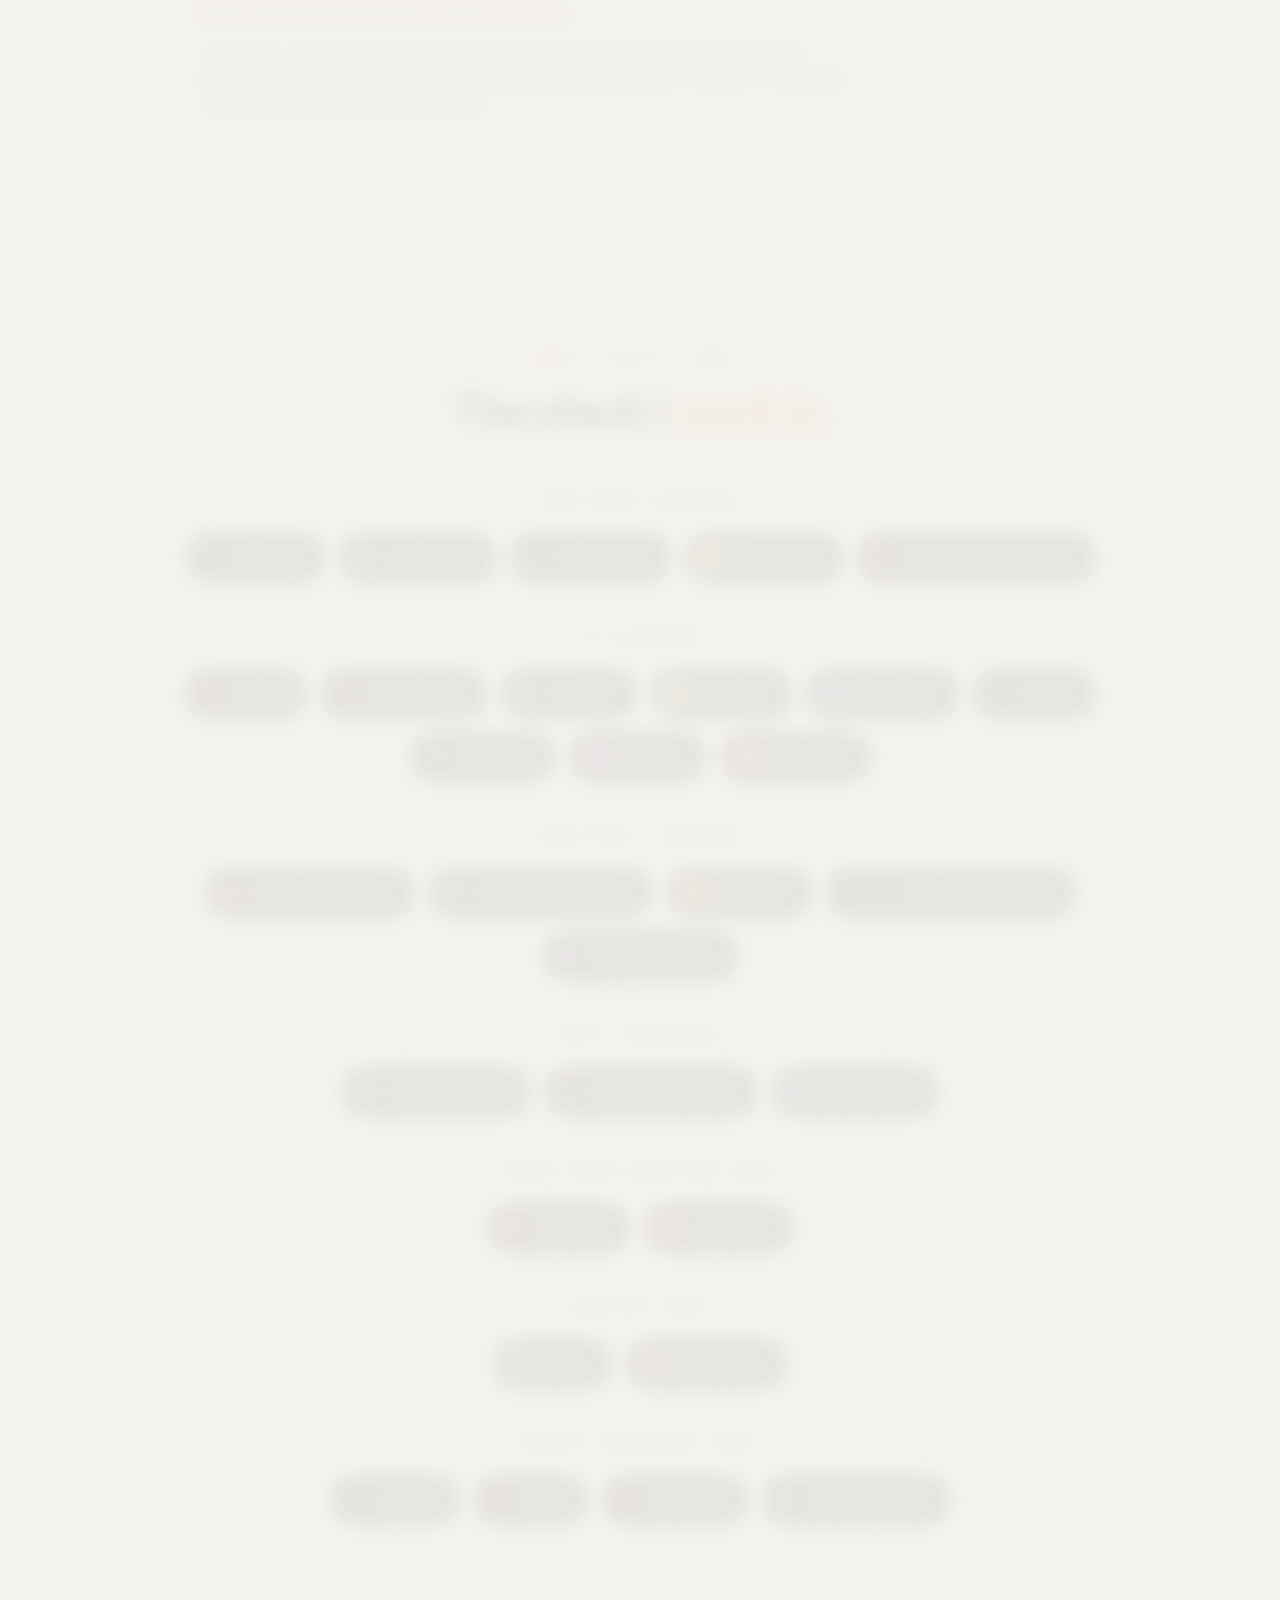
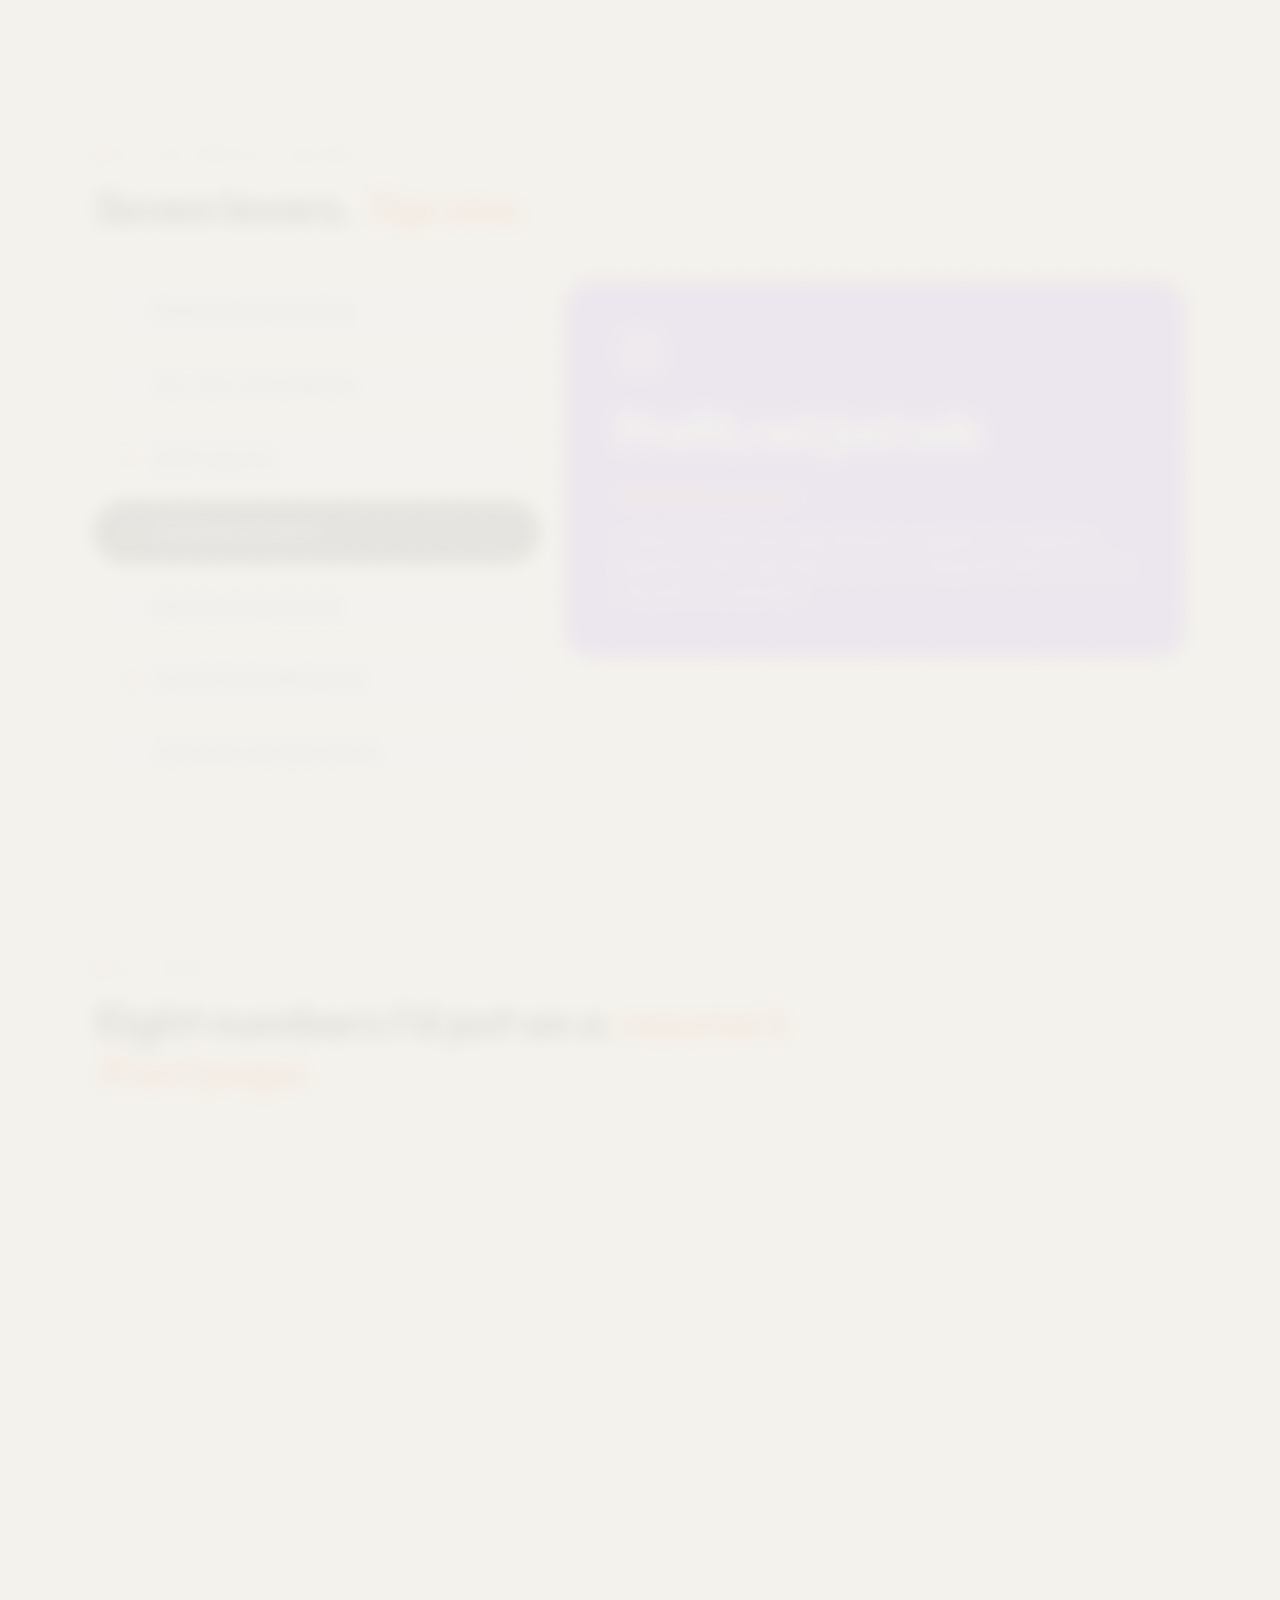
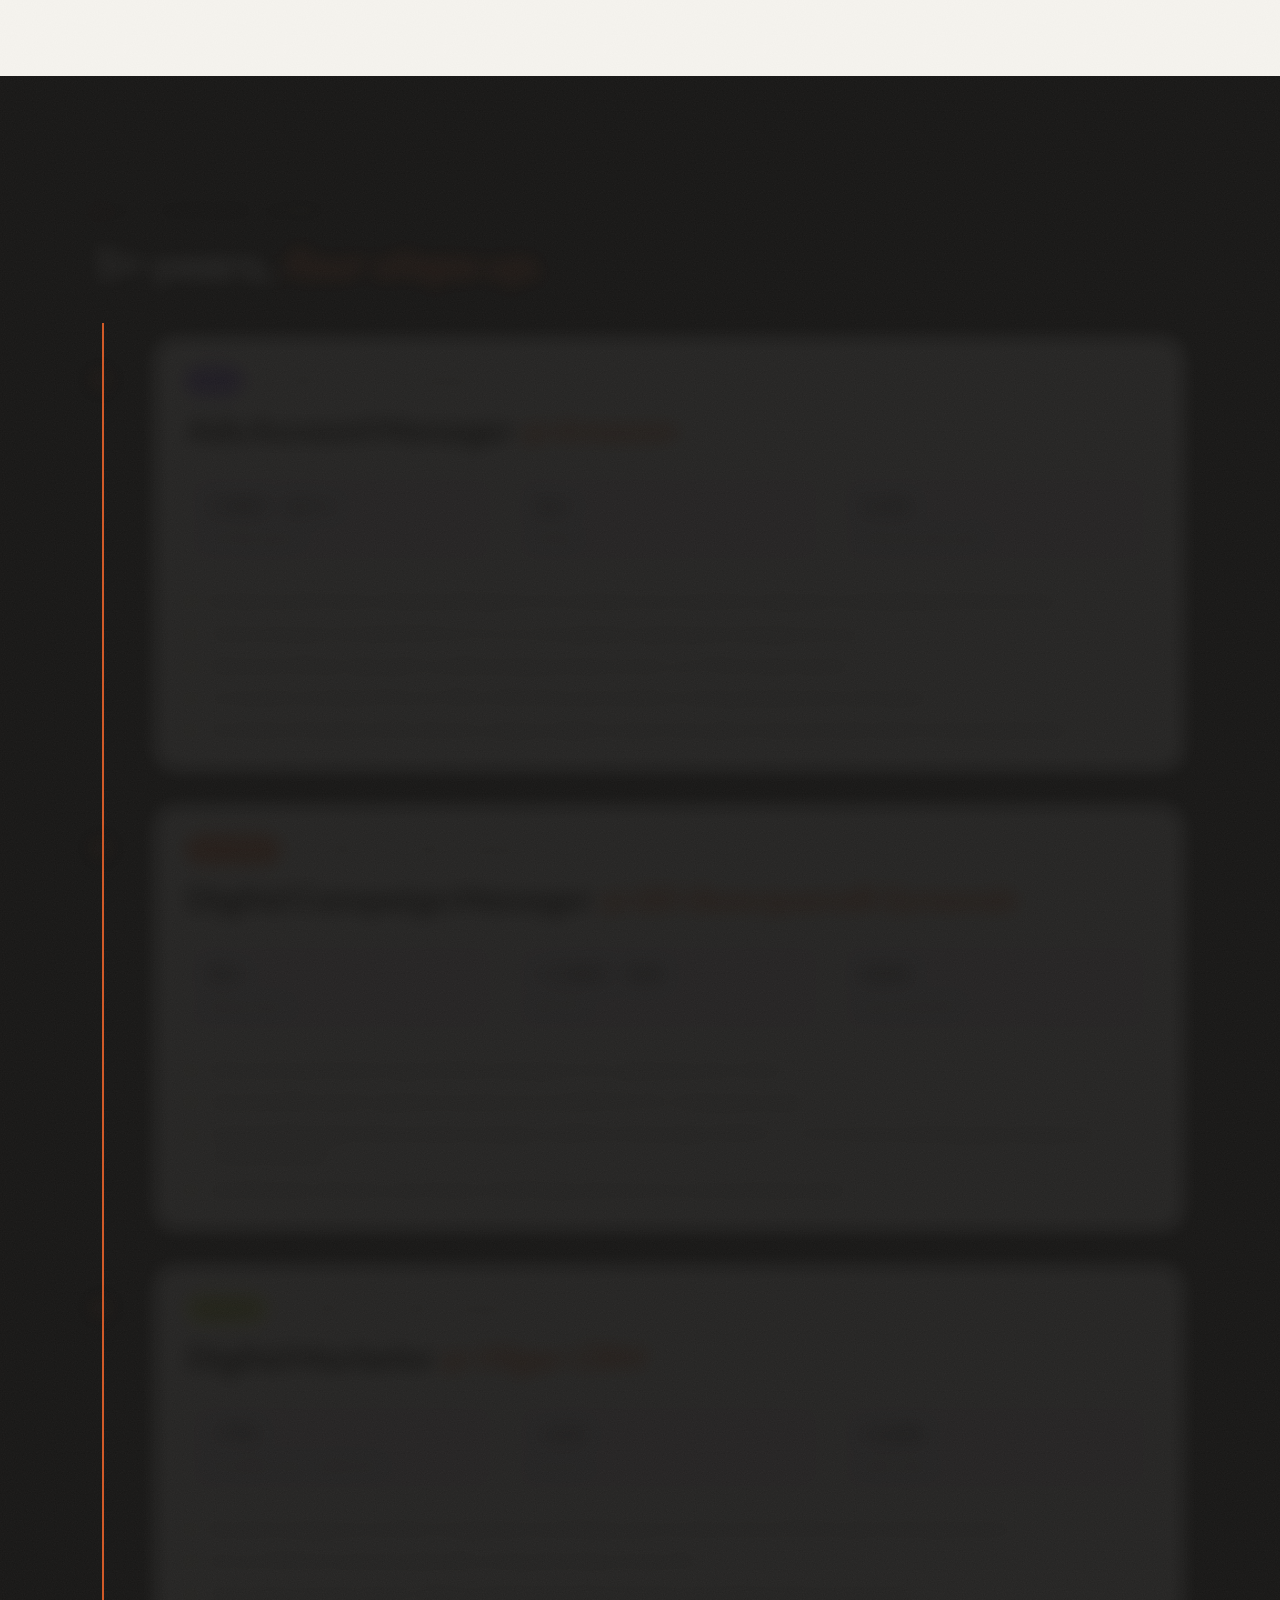
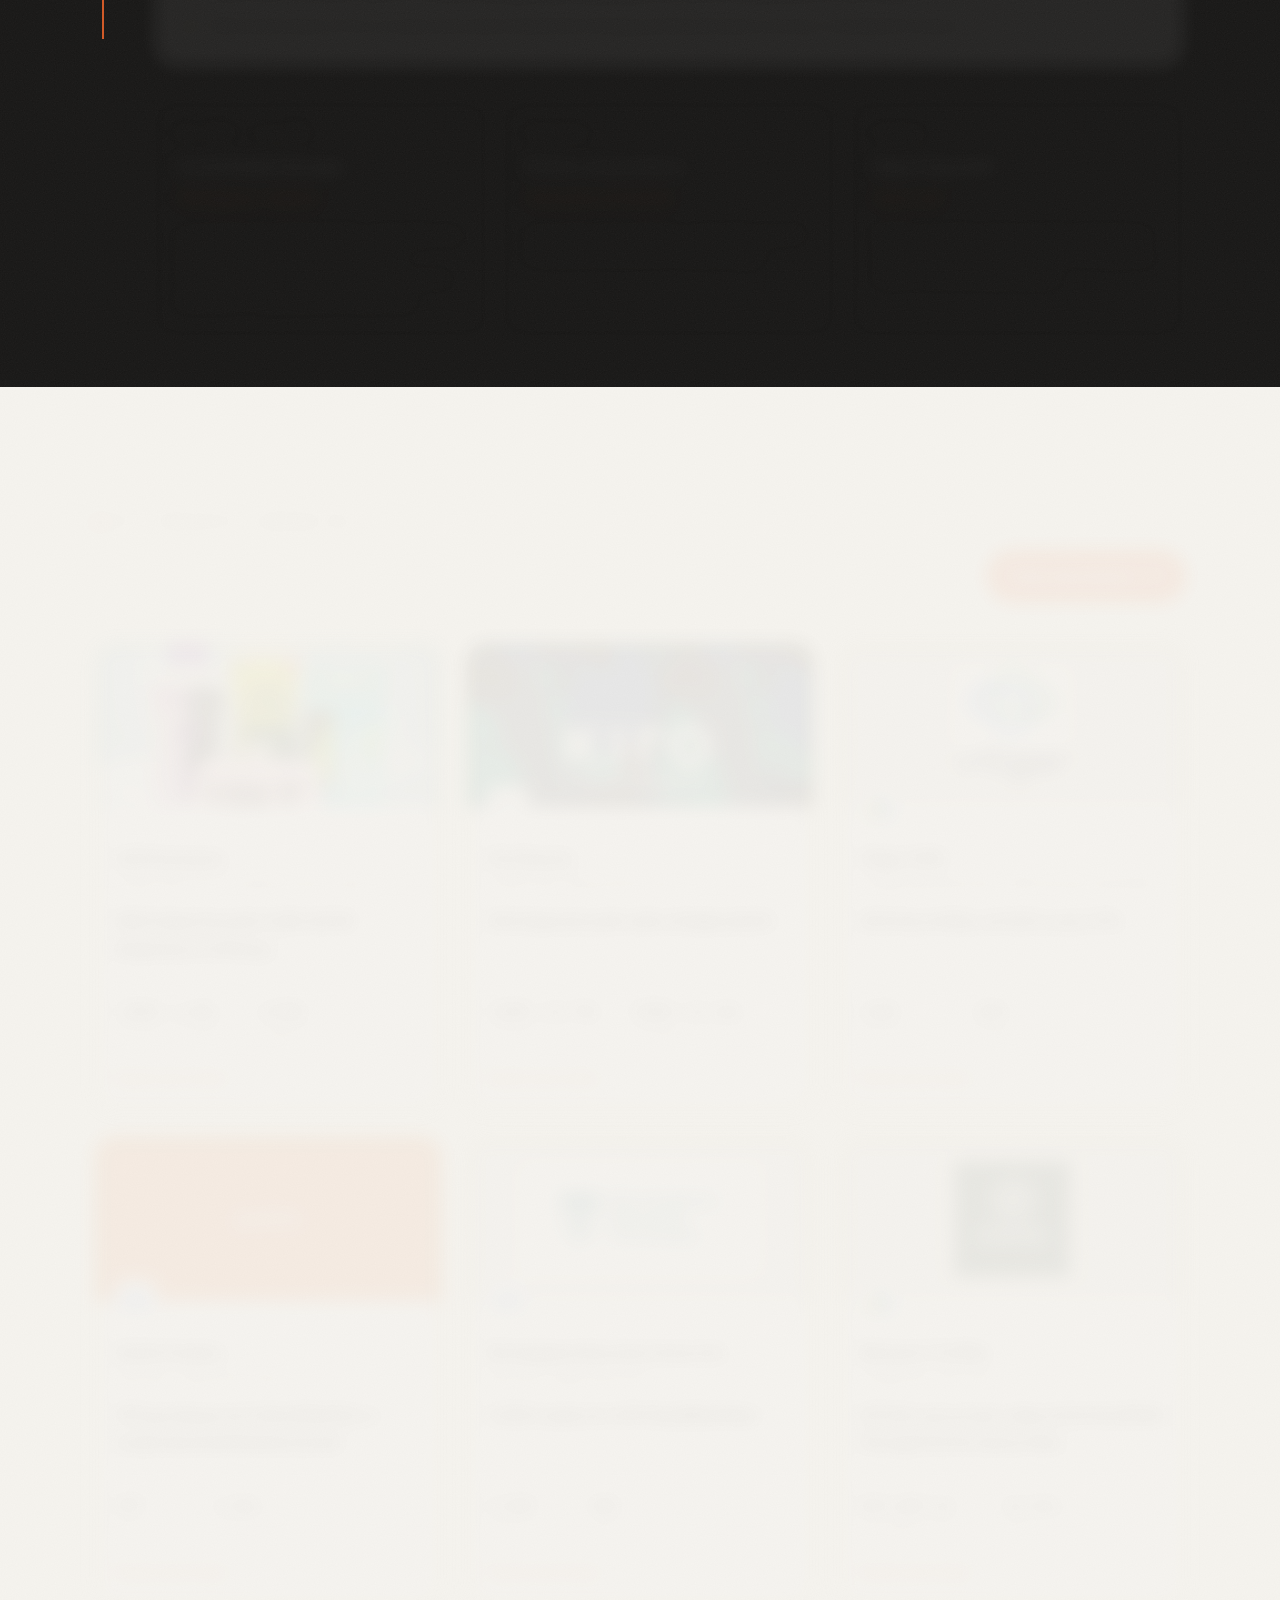
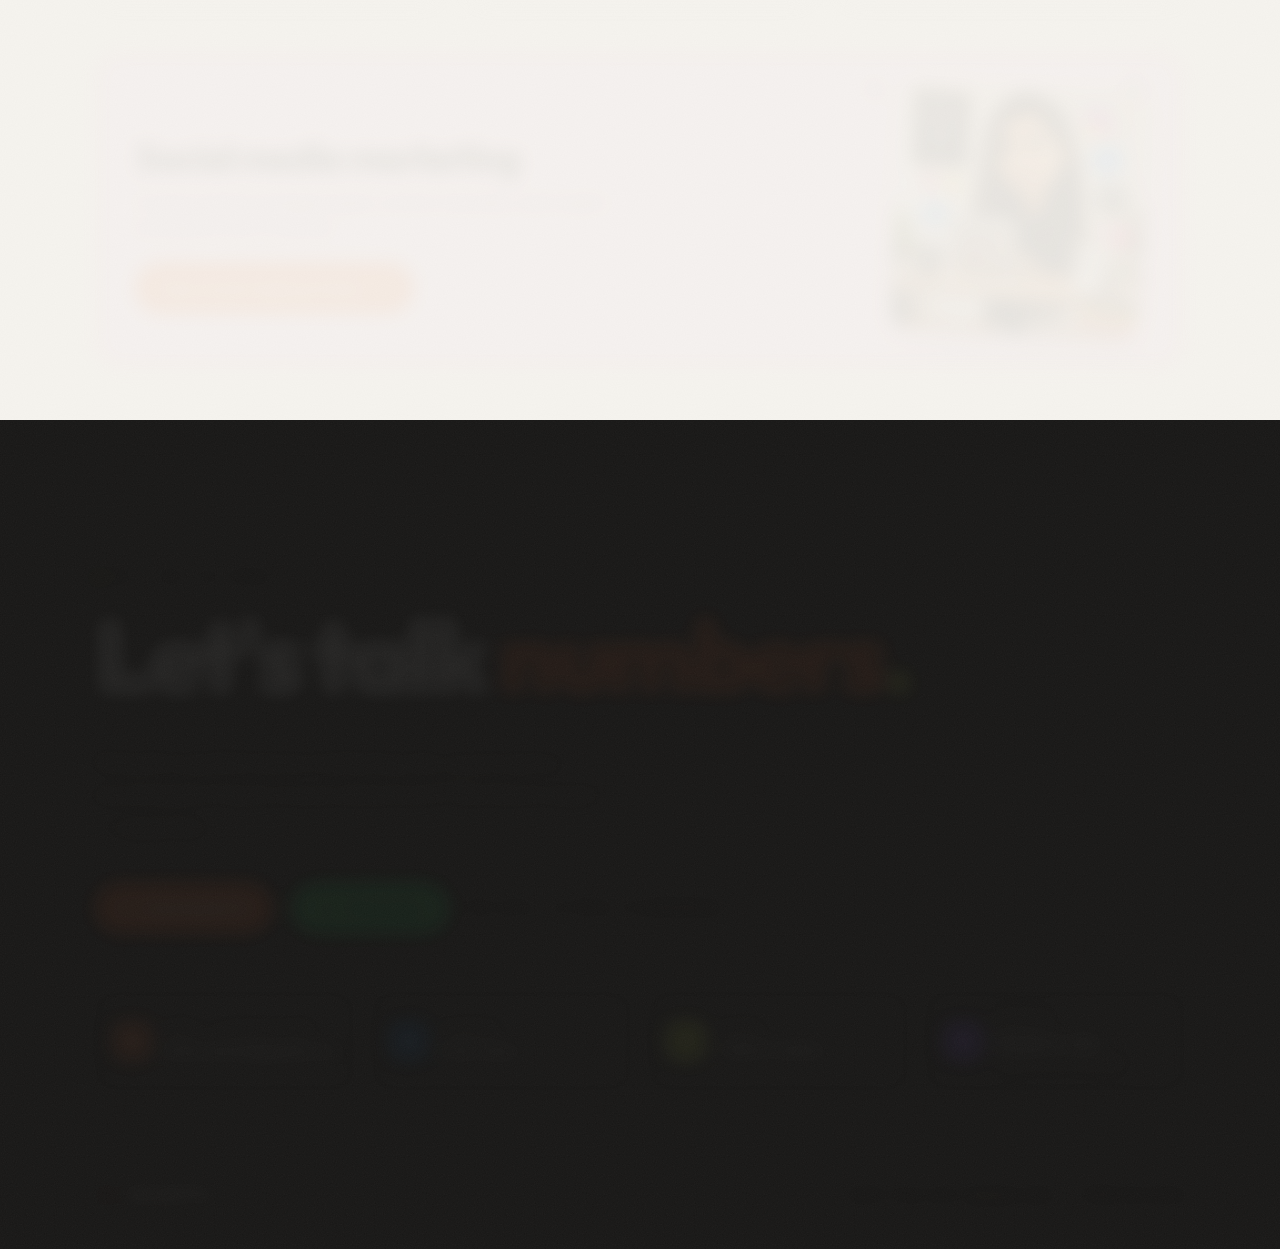
==== commit 4bd56054: "Use extensionless portfolio page links" ====
--- a/index.html
+++ b/index.html
@@ -15,7 +15,7 @@
   <a class="logo" href="#top"><span class="mark"><span id="mk"></span><i></i></span><span>RIA<span class="dot">.</span>DUTTA</span></a>
   <div class="nav-r">
     <ul>
-      <li><a href="#about">About me</a></li><li><a href="#skills">Skills &amp; Tools</a></li><li><a href="projects.html">Projects</a></li><li><a href="social-media.html">Social Media Portfolio</a></li>
+      <li><a href="#about">About me</a></li><li><a href="#skills">Skills &amp; Tools</a></li><li><a href="/projects">Projects</a></li><li><a href="/social-media">Social Media Portfolio</a></li>
     </ul>
     <a class="btn btn-o" href="#contact">Get in touch</a>
   </div>
@@ -136,9 +136,9 @@
 <section id="work"><div class="wrap">
   <div class="eyebrow">07 &mdash; Projects I worked on</div>
   <div class="head-row"><h2 class="sec">13 campaigns, <span class="it">real dashboards.</span></h2>
-    <a class="btn btn-o" href="projects.html">View all projects <svg viewBox="0 0 24 24" fill="none" stroke="currentColor" stroke-width="2.400" stroke-linecap="round" stroke-linejoin="round"><path d="M7 17L17 7M8 7h9v9"/></svg></a></div>
+    <a class="btn btn-o" href="/projects">View all projects <svg viewBox="0 0 24 24" fill="none" stroke="currentColor" stroke-width="2.400" stroke-linecap="round" stroke-linejoin="round"><path d="M7 17L17 7M8 7h9v9"/></svg></a></div>
   <div class="grid3" id="home-cards"></div>
-  <a class="sm-banner" href="social-media.html">
+  <a class="sm-banner" href="/social-media">
     <svg class="spk a" viewBox="0 0 24 24" fill="none" stroke="currentColor" stroke-width="1.4" stroke-linejoin="round"><path d="M12 1.5c.8 6.200 3 10 5.500 10.800 1.200.4 3.300.9 5 .9-1.700.1-3.800.6-5 1-2.500.8-4.700 4.600-5.500 10.800-.8-6.200-3-10-5.500-10.800-1.200-.4-3.300-.9-5-1 1.700 0 3.800-.5 5-.9C9 11.500 11.200 7.700 12 1.500z"/></svg>
     <svg class="spk b" viewBox="0 0 24 24" fill="none" stroke="currentColor" stroke-width="1.4" stroke-linejoin="round"><path d="M12 1.5c.8 6.200 3 10 5.500 10.800 1.200.4 3.300.9 5 .9-1.700.1-3.800.6-5 1-2.500.8-4.700 4.600-5.500 10.800-.8-6.200-3-10-5.500-10.800-1.200-.4-3.300-.9-5-1 1.700 0 3.800-.5 5-.9C9 11.500 11.200 7.700 12 1.500z"/></svg>
     <div><div class="eyebrow">Also in my portfolio</div><h3>Social media marketing</h3><p>Content writing, Instagram grids, content calendars, ads insights and reports from 15 brands.</p><span class="btn btn-o">View social media portfolio <svg viewBox="0 0 24 24" fill="none" stroke="currentColor" stroke-width="2.400" stroke-linecap="round" stroke-linejoin="round"><path d="M7 17L17 7M8 7h9v9"/></svg></span></div>
--- a/css/social.css
+++ b/css/social.css
@@ -126,3 +126,18 @@
 }
 
 html{scroll-padding-top:130px}
+
+/* Official brand social-profile links */
+.shot figcaption .brand-social-link{
+  display:inline-flex;align-items:center;width:max-content;margin-top:8px;
+  color:var(--slate);font-family:var(--mono);font-size:10px;font-weight:600;
+  letter-spacing:.04em;text-decoration:none;border-bottom:1px solid rgba(63,74,84,.42);
+  padding-bottom:3px;transition:color .2s,border-color .2s
+}
+.shot figcaption .brand-social-link:hover,
+.shot figcaption .brand-social-link:focus-visible{
+  color:#c64d9d;border-color:currentColor
+}
+#sm-grids .shot figcaption .brand-social-link{
+  color:#ffd9f6;border-color:rgba(255,217,246,.55)
+}
